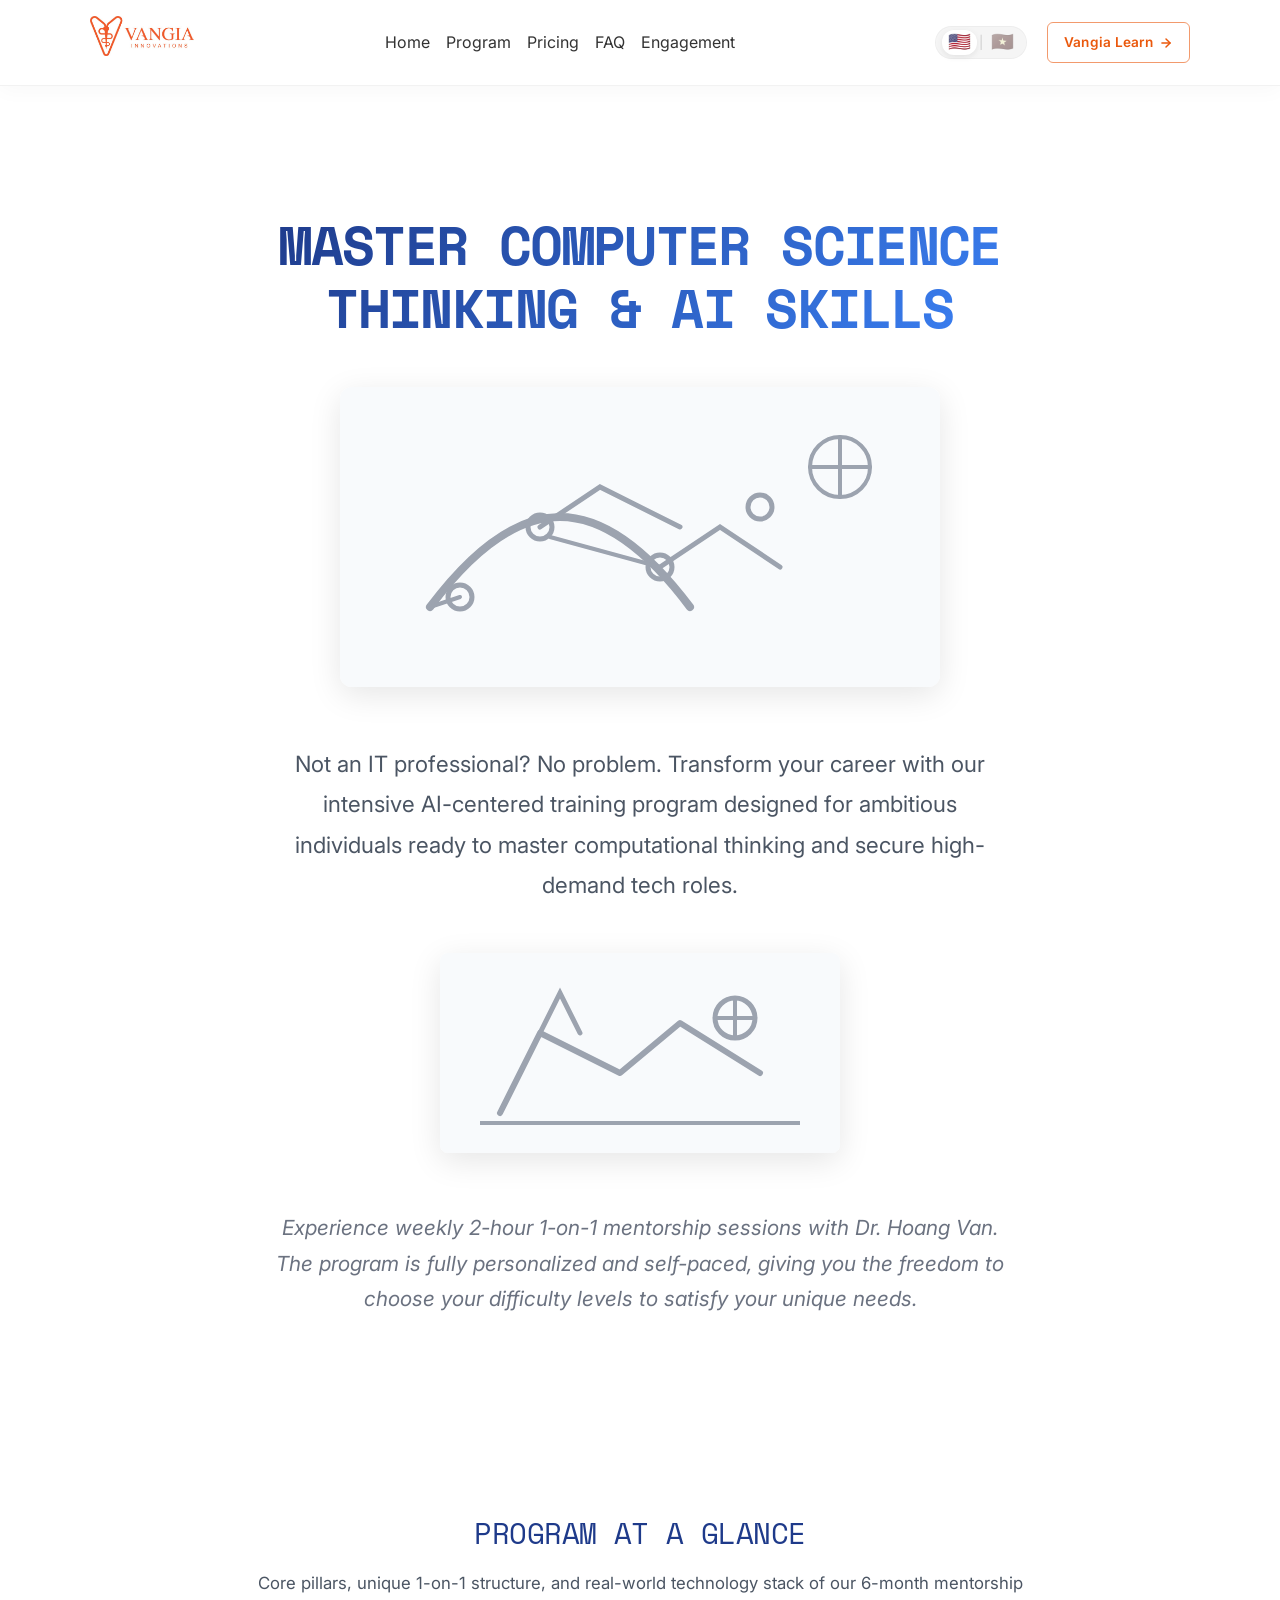
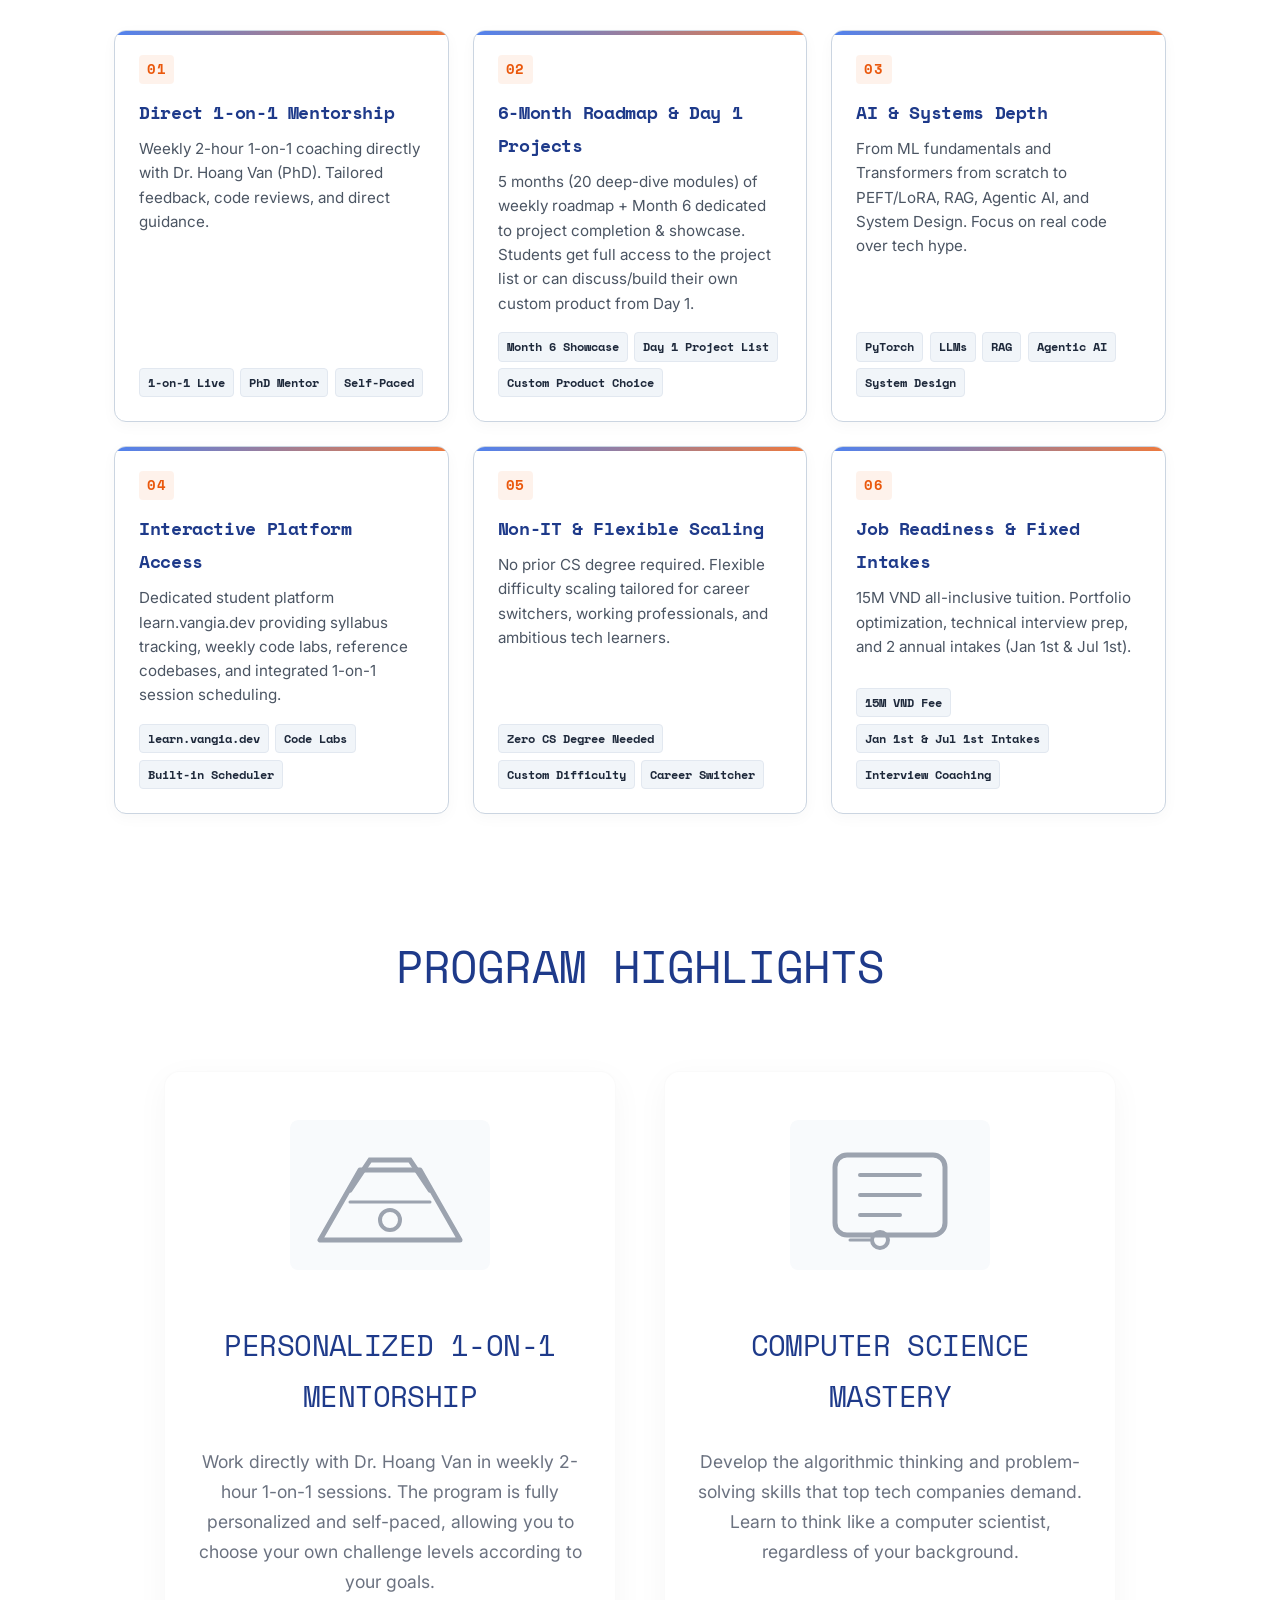
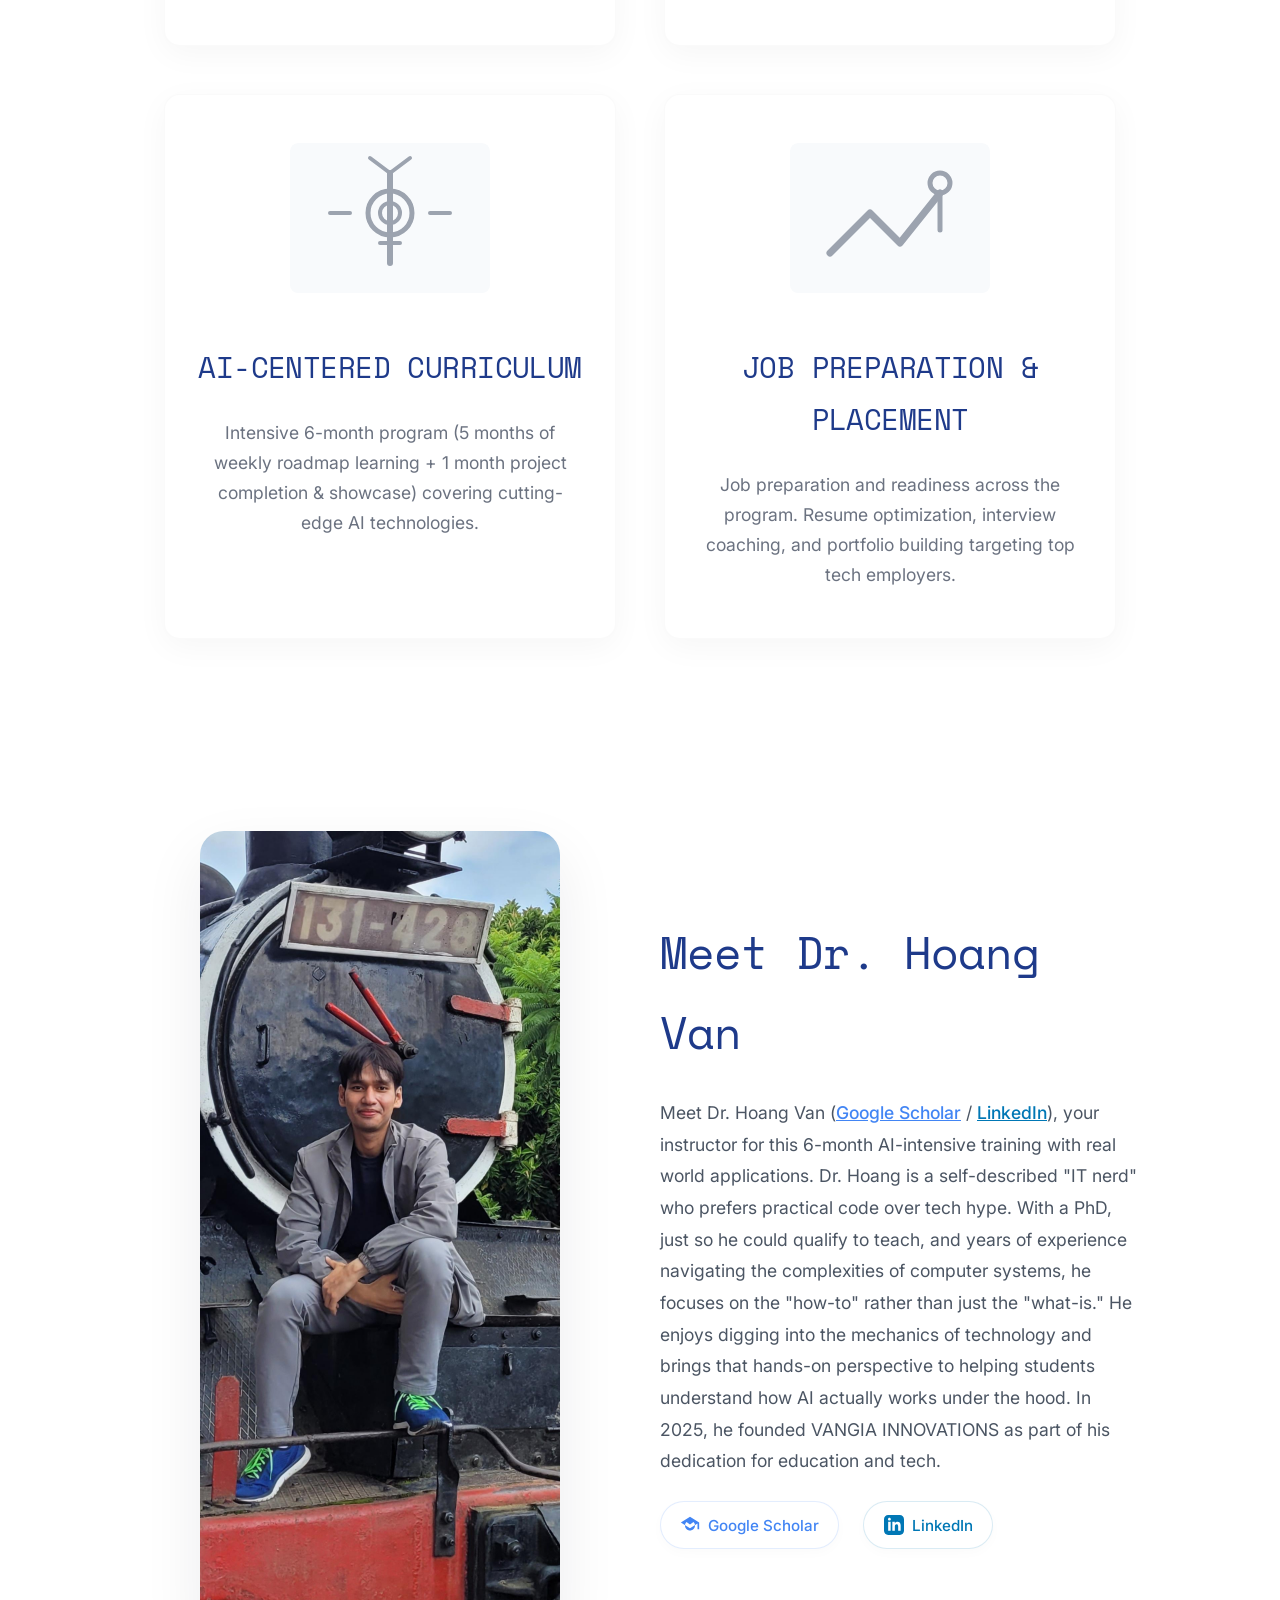
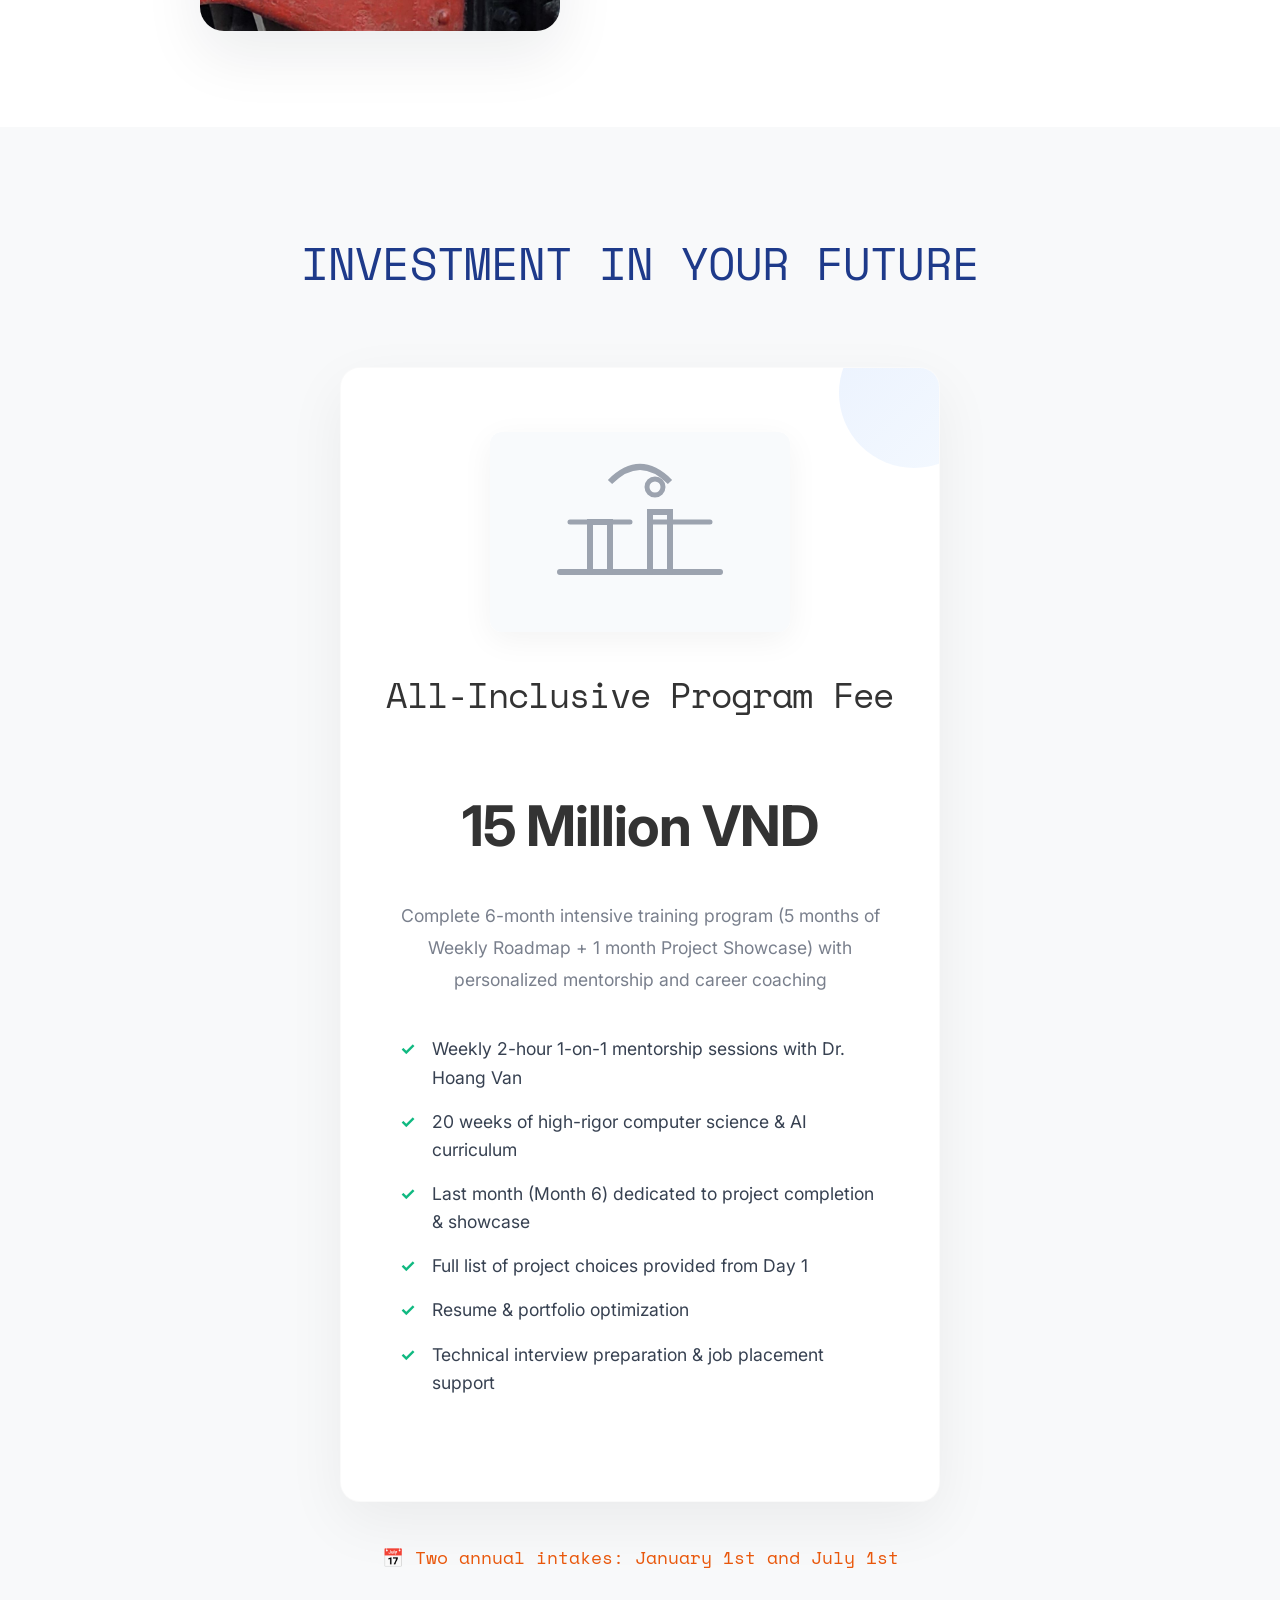
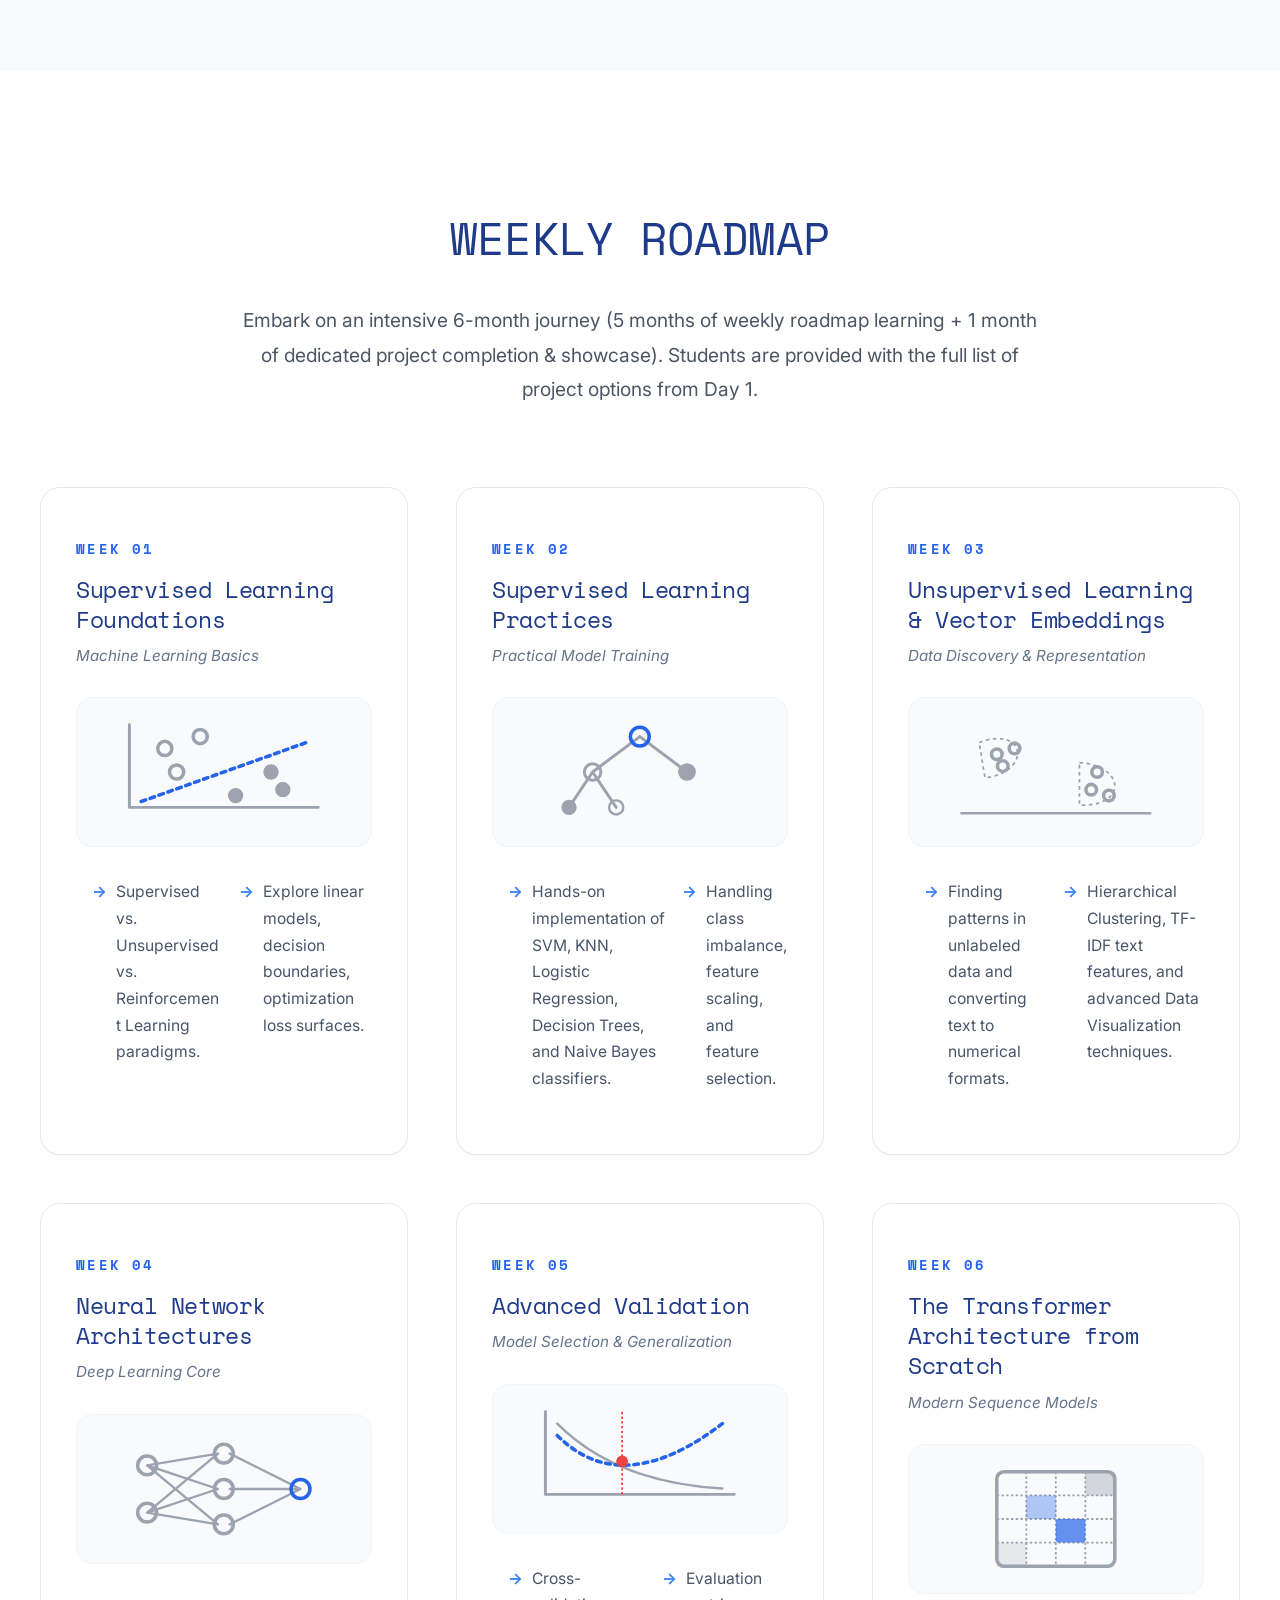
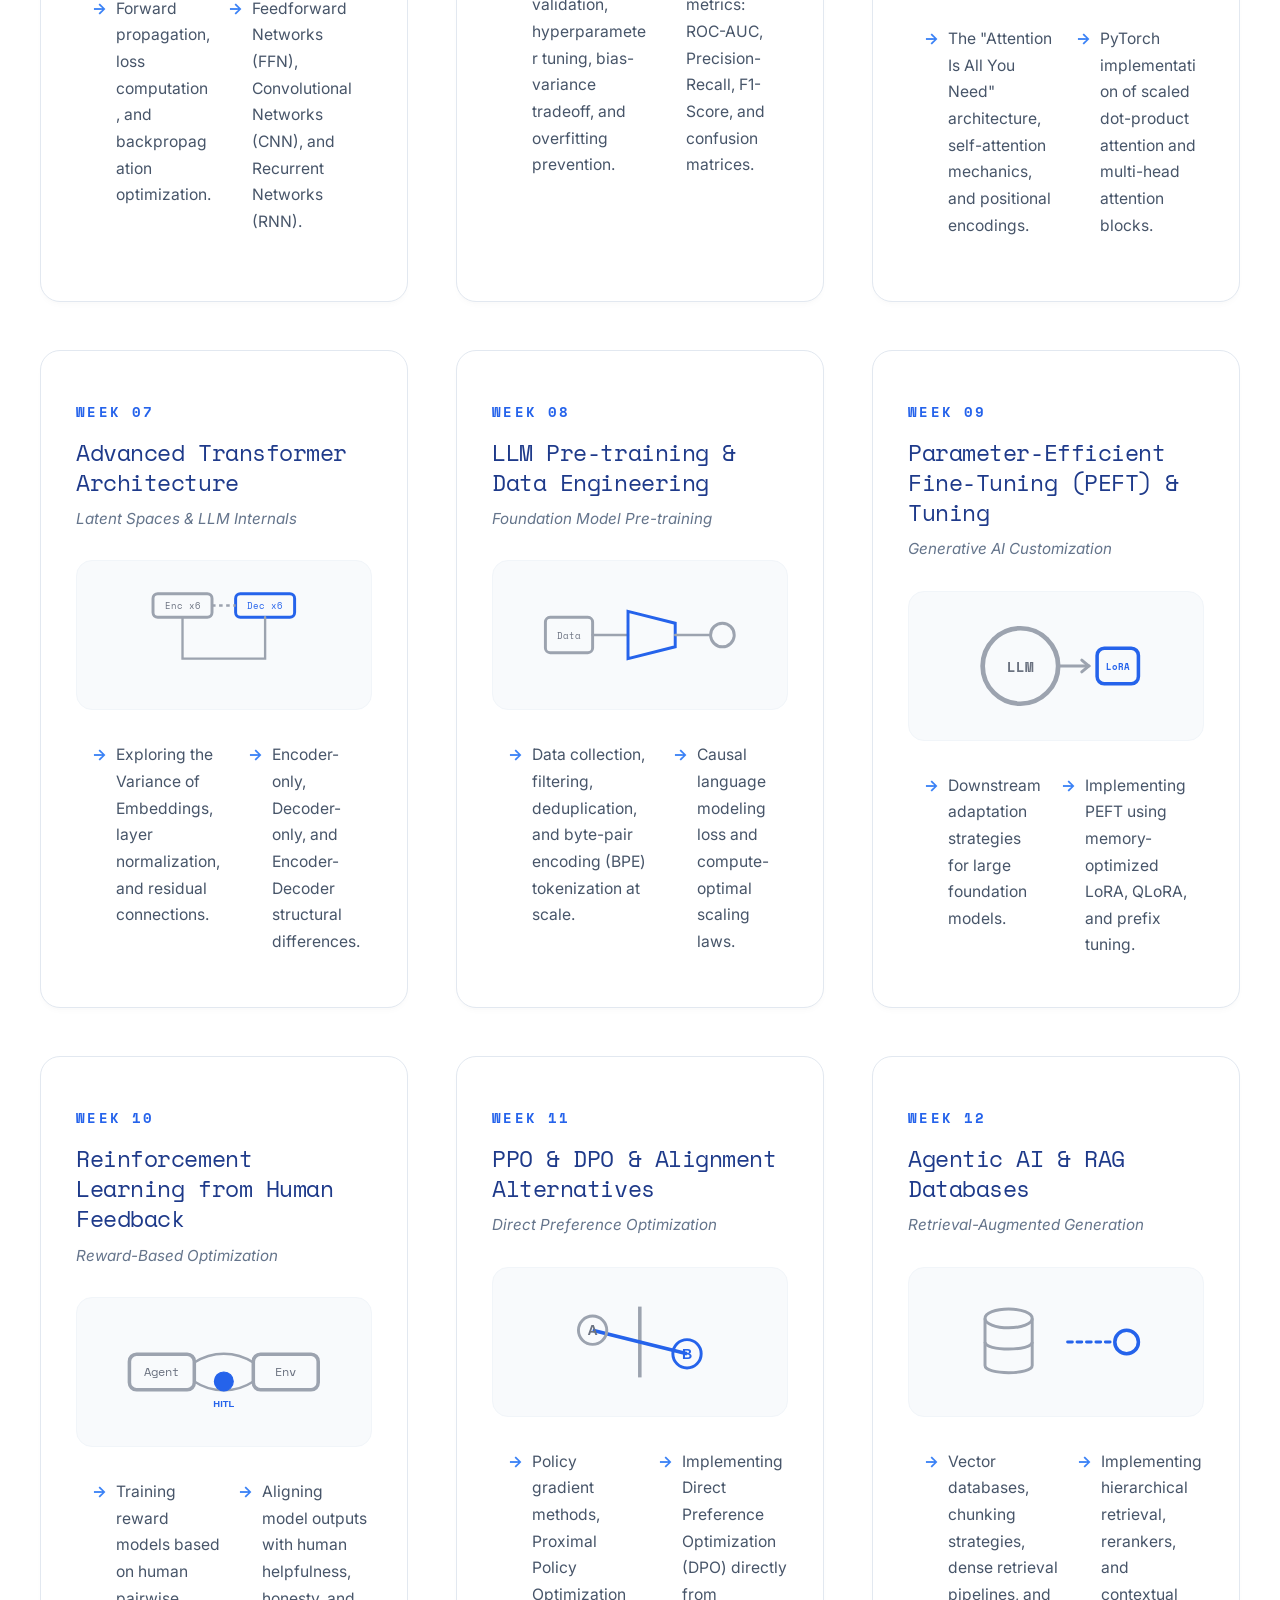
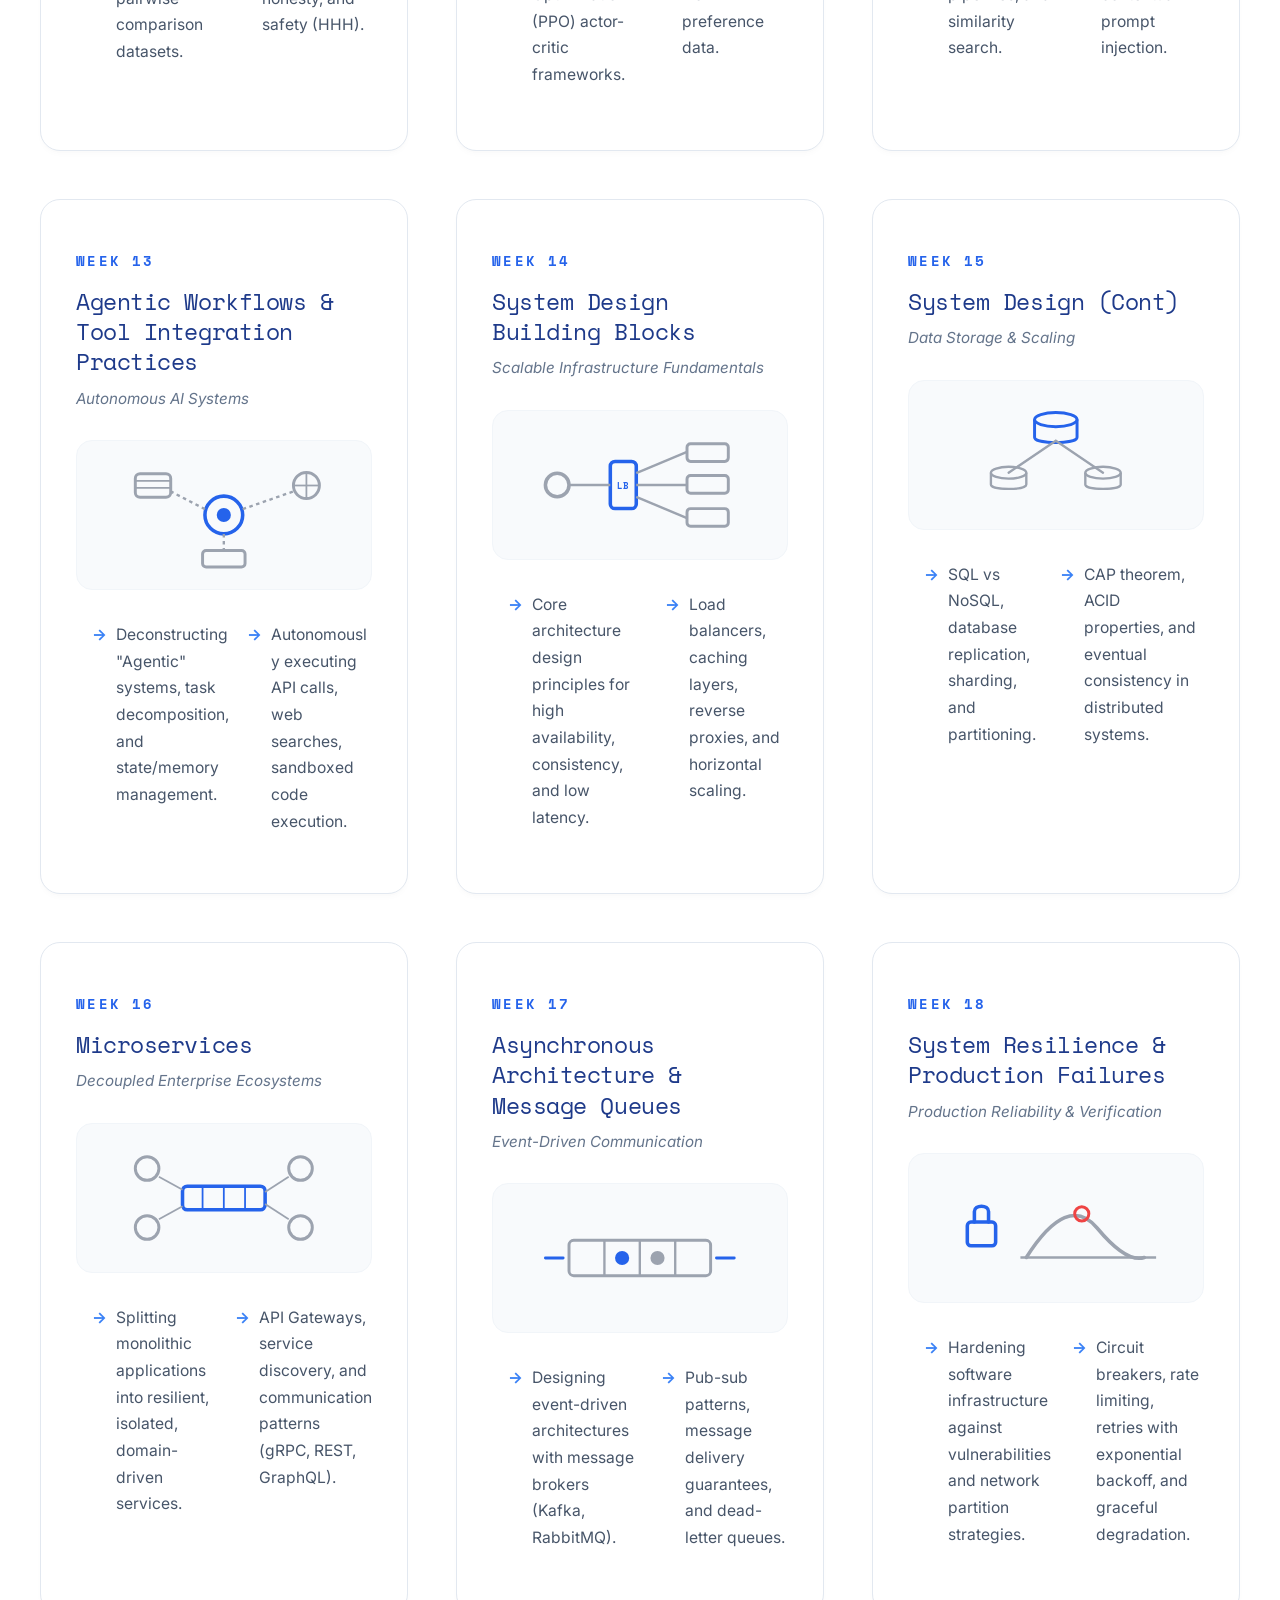
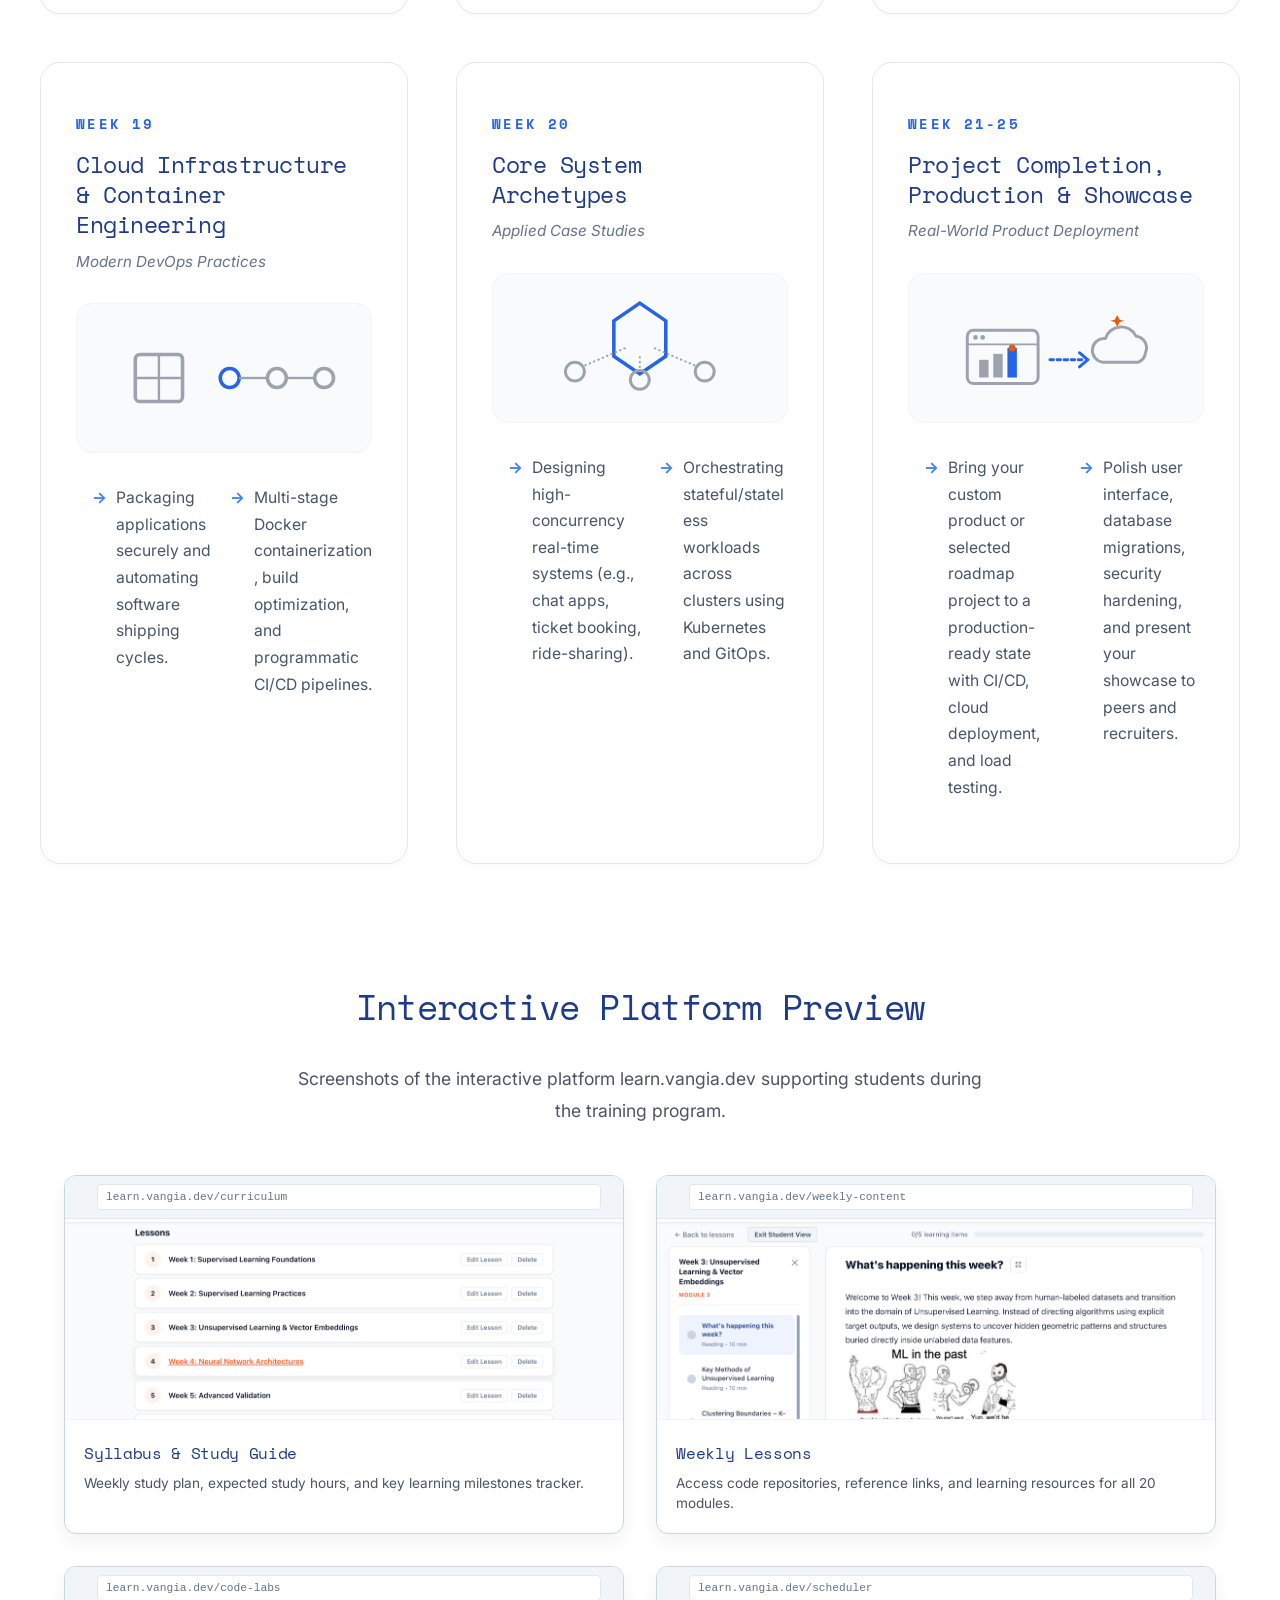
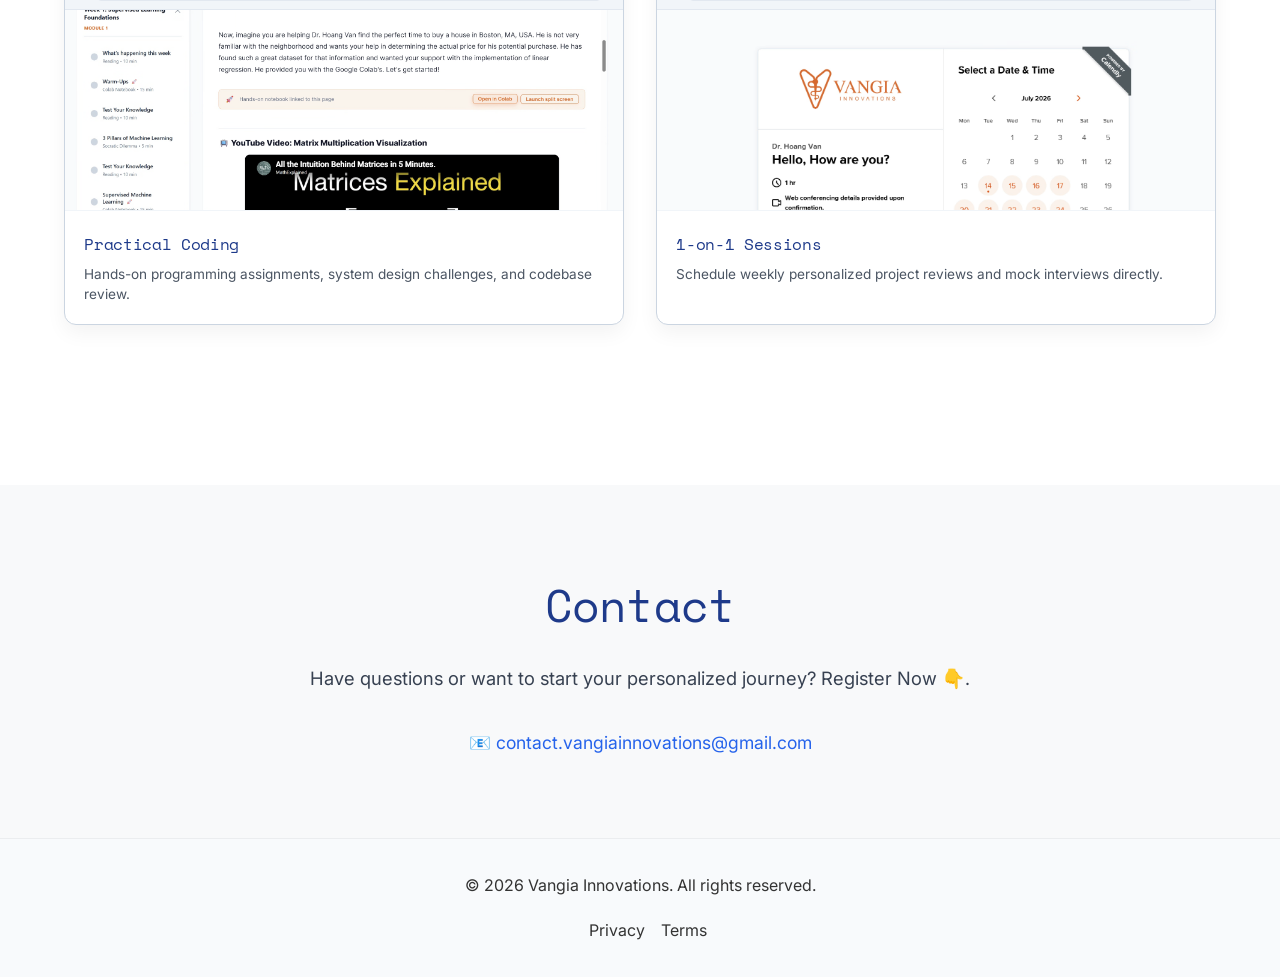
==== index.html @ 70917707 "Fixed he visuazliation of the week 21 to 25" ====
<!DOCTYPE html>
<html lang="en">

<head>
    <meta charset="UTF-8">
    <meta name="viewport" content="width=device-width, initial-scale=1.0">
    <title>Vangia.io - 1-on-1 AI & Computer Science Mentorship | Dr. Hoang Van</title>
    
    <!-- Primary SEO Meta Tags -->
    <meta name="description" content="Chương trình đào tạo Khoa học Máy tính & AI 6 tháng 1-kèm-1 trực tiếp với TS. Hoàng Văn. Intensive 6-Month 1-on-1 AI & CS Mentorship by Dr. Hoang Van (PhD). Master ML, LLMs, RAG, Agentic AI & System Design. Non-IT friendly.">
    <meta name="keywords" content="Vangia Innovations, Vangia.io, Dr. Hoang Van, AI mentorship, Computer Science training, học AI 1 kèm 1, Machine Learning course, Deep Learning, Transformers, LLM fine-tuning, RAG, Agentic AI, System Design, học khoa học máy tính">
    <meta name="author" content="Dr. Hoang Van - Vangia Innovations">
    <meta name="robots" content="index, follow">
    
    <!-- Canonical & Multilingual Alternate Links -->
    <link rel="canonical" href="https://vangia.io/">
    <link rel="alternate" hreflang="en" href="https://vangia.io/">
    <link rel="alternate" hreflang="vi" href="https://vangia.io/">
    <link rel="alternate" hreflang="x-default" href="https://vangia.io/">
    
    <!-- Open Graph / Facebook / Zalo / LinkedIn / Social Sharing -->
    <meta property="og:type" content="website">
    <meta property="og:url" content="https://vangia.io/">
    <meta property="og:title" content="Vangia.io - Personalized 1-on-1 AI & Computer Science Mentorship">
    <meta property="og:description" content="Master AI & Computer Science with Dr. Hoang Van (PhD). 6-month intensive 1-on-1 mentorship, self-paced curriculum, 20 deep-dive modules & project showcase. Phù hợp cho cả người bắt đầu từ số 0.">
    <meta property="og:image" content="https://vangia.io/logo.jpeg">
    <meta property="og:image:alt" content="Vangia.io AI & Computer Science Mentorship Program Logo">
    <meta property="og:site_name" content="Vangia.io">
    <meta property="og:locale" content="en_US">
    <meta property="og:locale:alternate" content="vi_VN">
    
    <!-- Twitter Card Meta Tags -->
    <meta name="twitter:card" content="summary_large_image">
    <meta name="twitter:url" content="https://vangia.io/">
    <meta name="twitter:title" content="Vangia.io - 1-on-1 AI & Computer Science Mentorship by Dr. Hoang Van">
    <meta name="twitter:description" content="6-Month Intensive 1-on-1 AI & Computer Science Mentorship by Dr. Hoang Van (PhD). Master ML, LLMs, RAG, Agentic AI & System Design.">
    <meta name="twitter:image" content="https://vangia.io/logo.jpeg">

    <!-- Schema.org JSON-LD Structured Data for Rich Snippets -->
    <script type="application/ld+json">
    {
      "@context": "https://schema.org",
      "@graph": [
        {
          "@type": "EducationalOrganization",
          "@id": "https://vangia.io/#organization",
          "name": "Vangia Innovations",
          "url": "https://vangia.io/",
          "logo": "https://vangia.io/logo.jpeg",
          "founder": {
            "@type": "Person",
            "name": "Dr. Hoang Van",
            "jobTitle": "Founder & Lead Mentor",
            "sameAs": [
              "https://scholar.google.com/citations?user=-ipwYRsAAAAJ&hl=en",
              "https://www.linkedin.com/in/hoangnhvan"
            ]
          },
          "sameAs": [
            "https://www.linkedin.com/in/hoangnhvan"
          ]
        },
        {
          "@type": "Course",
          "@id": "https://vangia.io/#course",
          "name": "1-on-1 AI & Computer Science Mentorship Program",
          "alternateName": "Chương Trình Đào Tạo Khoa Học Máy Tính & AI 1-Kèm-1",
          "description": "Intensive 6-month AI and Computer Science training program with weekly 2-hour 1-on-1 sessions by Dr. Hoang Van (PhD). 5 months of roadmap learning plus Month 6 dedicated to project completion & showcase. Students gain full access to the project list or can build their own custom product from Day 1. Covering ML, Neural Networks, Transformers from scratch, LLM Fine-Tuning (PEFT/LoRA), RLHF/DPO, RAG, Agentic AI, and System Design.",
          "provider": {
            "@type": "Organization",
            "name": "Vangia Innovations",
            "url": "https://vangia.io/"
          },
          "educationalCredentialAwarded": "AI & Computer Science Certificate of Completion",
          "hasCourseInstance": {
            "@type": "CourseInstance",
            "courseMode": "Online, 1-on-1 Mentorship",
            "duration": "P6M",
            "instructor": {
              "@type": "Person",
              "name": "Dr. Hoang Van",
              "description": "PhD in Computer Science/Tech, Founder of Vangia Innovations"
            }
          },
          "offers": {
            "@type": "Offer",
            "price": "15000000",
            "priceCurrency": "VND",
            "category": "All-Inclusive Tuition",
            "availability": "https://schema.org/InStock"
          },
          "inLanguage": ["en", "vi"]
        }
      ]
    }
    </script>

    <link rel="stylesheet" href="styles.css?v=1.0.16">
    <style>
        body.lang-en .vi-text {
            display: none !important;
        }

        body.lang-vi .en-text {
            display: none !important;
        }

        /* Strict Grid Layout for features-grid to prevent caching issues */
        @media (min-width: 769px) {
            .features-grid {
                display: grid !important;
                grid-template-columns: repeat(2, 1fr) !important;
            }
        }

        /* Navigation Actions / Right Group */
        .nav-right-group {
            display: flex;
            align-items: center;
            gap: 1.25rem;
            margin-left: 1.5rem;
            vertical-align: middle;
        }

        /* Language Switcher (non-hover) */
        .lang-switcher {
            display: flex;
            align-items: center;
            background: rgba(0, 0, 0, 0.04);
            padding: 3px 6px;
            border-radius: 20px;
            border: 1px solid rgba(0, 0, 0, 0.03);
        }

        .lang-btn {
            background: transparent;
            border: none;
            padding: 3px 6px;
            font-size: 1.15rem;
            cursor: pointer;
            border-radius: 12px;
            transition: all 0.2s ease;
            line-height: 1;
            display: inline-flex;
            align-items: center;
            justify-content: center;
            filter: grayscale(80%);
            opacity: 0.5;
        }

        .lang-btn:hover {
            filter: grayscale(0%);
            opacity: 1;
        }

        .lang-btn.active {
            background: white;
            filter: grayscale(0%);
            opacity: 1;
            box-shadow: 0 2px 6px rgba(0, 0, 0, 0.08);
        }

        .lang-divider {
            color: #ccc;
            font-size: 0.8rem;
            margin: 0 2px;
            user-select: none;
        }

        /* Orange Vangia Learn Button - Sleek Corporate Outline */
        .vangia-learn-btn {
            background: transparent !important;
            color: #ea580c !important;
            /* Premium orange */
            font-weight: 600;
            font-size: 0.85rem;
            letter-spacing: 0.02em;
            padding: 7px 16px;
            border-radius: 6px;
            /* Modern professional rounded corners */
            text-decoration: none;
            display: inline-flex;
            align-items: center;
            justify-content: center;
            border: 1.5px solid rgba(234, 88, 12, 0.6) !important;
            transition: all 0.25s cubic-bezier(0.4, 0, 0.2, 1);
        }

        .vangia-learn-btn:hover {
            background: #ea580c !important;
            color: white !important;
            border-color: #ea580c !important;
            transform: translateY(-1.5px);
            box-shadow: 0 4px 12px rgba(234, 88, 12, 0.15) !important;
            text-decoration: none !important;
        }

        .vangia-learn-btn:active {
            transform: translateY(-0.5px);
        }

        .vangia-learn-btn svg {
            transition: transform 0.2s ease;
        }

        .vangia-learn-btn:hover svg {
            transform: translateX(3px);
        }

        @media (max-width: 768px) {
            .nav-right-group {
                margin-left: 0;
                margin-top: 0.5rem;
                width: 100%;
                justify-content: center;
                gap: 1rem;
            }
        }
    </style>
</head>

<body class="lang-en">
    <header>
        <nav>
            <a class="logo" href="index.html">
                <img src="logo.jpeg" alt="Vangia.io" style="height: 40px; width: auto;">
            </a>
            <ul>
                <li><a href="#home"><span class="en-text">Home</span><span class="vi-text">Trang Chủ</span></a></li>
                <li><a href="#features"><span class="en-text">Program</span><span class="vi-text">Chương
                            Trình</span></a></li>
                <li><a href="#pricing"><span class="en-text">Pricing</span><span class="vi-text">Học Phí</span></a></li>
                <li><a href="faq.html"><span class="en-text">FAQ</span><span class="vi-text">FAQ</span></a></li>
                <li><a href="engagement.html"><span class="en-text">Engagement</span><span class="vi-text">Kết Nối</span></a></li>
            </ul>
            <div class="nav-right-group">
                <div class="lang-switcher">
                    <button class="lang-btn btn-en active" onclick="setLanguage('en')">🇺🇸</button>
                    <span class="lang-divider">|</span>
                    <button class="lang-btn btn-vi" onclick="setLanguage('vi')">🇻🇳</button>
                </div>
                <a href="https://learn.vangia.dev/login" target="_blank" rel="noopener noreferrer"
                    class="vangia-learn-btn">
                    Vangia Learn
                    <svg width="14" height="14" viewBox="0 0 24 24" fill="none" stroke="currentColor" stroke-width="2.5"
                        stroke-linecap="round" stroke-linejoin="round" style="margin-left: 6px;">
                        <line x1="5" y1="12" x2="19" y2="12"></line>
                        <polyline points="12 5 19 12 12 19"></polyline>
                    </svg>
                </a>
            </div>
        </nav>
    </header>

    <section id="home" class="hero">
        <div class="hero-container">
            <h1 class="hero-title">
                <span class="en-text">MASTER COMPUTER SCIENCE THINKING & AI SKILLS</span>
                <span class="vi-text">LÀM CHỦ TƯ DUY KHOA HỌC MÁY TÍNH & KỸ NĂNG AI</span>
            </h1>

            <div class="hero-image-wrapper">
                <img src="data:image/svg+xml,%3Csvg xmlns='http://www.w3.org/2000/svg' viewBox='0 0 600 300'%3E%3Crect width='600' height='300' fill='%23f8fafc'/%3E%3Cpath d='M90 220 C180 100 260 100 350 220' fill='none' stroke='%239ca3af' stroke-width='8' stroke-linecap='round'/%3E%3Ccircle cx='120' cy='210' r='12' fill='none' stroke='%239ca3af' stroke-width='5'/%3E%3Ccircle cx='200' cy='140' r='12' fill='none' stroke='%239ca3af' stroke-width='5'/%3E%3Ccircle cx='320' cy='180' r='12' fill='none' stroke='%239ca3af' stroke-width='5'/%3E%3Ccircle cx='420' cy='120' r='12' fill='none' stroke='%239ca3af' stroke-width='5'/%3E%3Cpath d='M200 140 L260 100 L340 140' fill='none' stroke='%239ca3af' stroke-width='5' stroke-linecap='round'/%3E%3Cpath d='M320 180 L380 140 L440 180' fill='none' stroke='%239ca3af' stroke-width='5' stroke-linecap='round'/%3E%3Cpath d='M90 220 L120 210' stroke='%239ca3af' stroke-width='4' stroke-linecap='round'/%3E%3Cpath d='M210 150 L320 180' stroke='%239ca3af' stroke-width='4' stroke-linecap='round'/%3E%3Ccircle cx='500' cy='80' r='30' fill='none' stroke='%239ca3af' stroke-width='4'/%3E%3Cpath d='M500 50 L500 110 M470 80 L530 80' stroke='%239ca3af' stroke-width='4' stroke-linecap='round'/%3E%3C/svg>"
                    alt="Abstract sketch illustration" class="hero-image main-illustration">
            </div>

            <p class="hero-description en-text">
                Not an IT professional? No problem. Transform your career with our intensive AI-centered training
                program designed for ambitious individuals ready to master computational thinking and secure high-demand
                tech roles.
            </p>
            <p class="hero-description vi-text">
                Bạn không phải dân CNTT? Đừng lo. Bứt phá sự nghiệp với chương trình đào tạo chuyên sâu về AI, thiết kế
                riêng để giúp bạn làm chủ tư duy máy tính và sở hữu những kỹ năng công nghệ hàng đầu.
            </p>

            <div class="hero-image-wrapper">
                <img src="data:image/svg+xml,%3Csvg xmlns='http://www.w3.org/2000/svg' viewBox='0 0 400 200'%3E%3Crect width='400' height='200' fill='%23f8fafc'/%3E%3Cpath d='M60 160 L100 80 L180 120 L240 70 L320 120' fill='none' stroke='%239ca3af' stroke-width='6' stroke-linecap='round' stroke-linejoin='round'/%3E%3Cpath d='M100 80 L120 40 L140 80' fill='none' stroke='%239ca3af' stroke-width='5' stroke-linecap='round'/%3E%3Ccircle cx='295' cy='65' r='20' fill='none' stroke='%239ca3af' stroke-width='5'/%3E%3Cpath d='M295 45 L295 85 M275 65 L315 65' stroke='%239ca3af' stroke-width='4' stroke-linecap='round'/%3E%3Cpath d='M40 170 H360' stroke='%239ca3af' stroke-width='4'/%3E%3C/svg>"
                    alt="Minimal sketch illustration" class="hero-image sub-illustration">
            </div>

            <p class="hero-tagline en-text">
                Experience weekly 2-hour 1-on-1 mentorship sessions with Dr. Hoang Van. The program is fully
                personalized and self-paced, giving you the freedom to choose your difficulty levels to satisfy your
                unique needs.
            </p>
            <p class="hero-tagline vi-text">
                Trải nghiệm mô hình kèm cặp 1-kèm-1 cá nhân hóa 2 giờ/tuần trực tiếp với Tiến sĩ Hoàng Văn. Chương trình
                được thiết kế hoàn toàn theo tốc độ của bạn, cho phép tự do chọn mức độ thử thách để đáp ứng các nhu cầu
                học tập đa dạng.
            </p>

        </div>
    </section>

    <section class="program-snapshot-section" id="snapshot">
        <div class="snapshot-header">
            <h2>
                <span class="en-text">PROGRAM AT A GLANCE</span>
                <span class="vi-text">TỔNG QUAN CHƯƠNG TRÌNH VANGIA.IO</span>
            </h2>
            <p>
                <span class="en-text">Core pillars, unique 1-on-1 structure, and real-world technology stack of our 6-month mentorship</span>
                <span class="vi-text">Thông tin cốt lõi, mô hình 1-kèm-1 độc đáo và công nghệ thực chiến trong 6 tháng đào tạo</span>
            </p>
        </div>
        <div class="snapshot-grid">
            <!-- Card 1 -->
            <div class="snapshot-card">
                <span class="snapshot-card-num">01</span>
                <h3 class="snapshot-card-title">
                    <span class="en-text">Direct 1-on-1 Mentorship</span>
                    <span class="vi-text">Kèm Cặp 1-Kèm-1 Trực Tiếp</span>
                </h3>
                <p class="snapshot-card-desc en-text">
                    Weekly 2-hour 1-on-1 coaching directly with Dr. Hoang Van (PhD). Tailored feedback, code reviews, and direct guidance.
                </p>
                <p class="snapshot-card-desc vi-text">
                    2 giờ/tuần kèm 1-kèm-1 trực tiếp với TS. Hoàng Văn. Đánh giá code cá nhân hóa, định hướng chuyên sâu.
                </p>
                <div class="tech-tag-container">
                    <span class="tech-tag">1-on-1 Live</span>
                    <span class="tech-tag">PhD Mentor</span>
                    <span class="tech-tag">Self-Paced</span>
                </div>
            </div>

            <!-- Card 2 -->
            <div class="snapshot-card">
                <span class="snapshot-card-num">02</span>
                <h3 class="snapshot-card-title">
                    <span class="en-text">6-Month Roadmap & Day 1 Projects</span>
                    <span class="vi-text">Lộ Trình 6 Tháng & Dự Án Từ Ngày 1</span>
                </h3>
                <p class="snapshot-card-desc en-text">
                    5 months (20 deep-dive modules) of weekly roadmap + Month 6 dedicated to project completion & showcase. Students get full access to the project list or can discuss/build their own custom product from Day 1.
                </p>
                <p class="snapshot-card-desc vi-text">
                    5 tháng (20 chuyên đề) học lộ trình + Tháng 6 dành riêng hoàn thiện & trưng bày dự án. Học viên được truy cập danh sách đề tài hoặc tự do thảo luận phát triển sản phẩm cá nhân ngay từ Ngày đầu tiên.
                </p>
                <div class="tech-tag-container">
                    <span class="tech-tag">Month 6 Showcase</span>
                    <span class="tech-tag">Day 1 Project List</span>
                    <span class="tech-tag">Custom Product Choice</span>
                </div>
            </div>

            <!-- Card 3 -->
            <div class="snapshot-card">
                <span class="snapshot-card-num">03</span>
                <h3 class="snapshot-card-title">
                    <span class="en-text">AI & Systems Depth</span>
                    <span class="vi-text">Công Nghệ AI & Kiến Trúc Hệ Thống</span>
                </h3>
                <p class="snapshot-card-desc en-text">
                    From ML fundamentals and Transformers from scratch to PEFT/LoRA, RAG, Agentic AI, and System Design. Focus on real code over tech hype.
                </p>
                <p class="snapshot-card-desc vi-text">
                    Từ nền tảng ML, Transformers từ sơ khai tới PEFT/LoRA, RAG, Agentic AI và Thiết Kế Hệ Thống. Ưu tiên code thực chiến hơn xu hướng thổi phồng.
                </p>
                <div class="tech-tag-container">
                    <span class="tech-tag">PyTorch</span>
                    <span class="tech-tag">LLMs</span>
                    <span class="tech-tag">RAG</span>
                    <span class="tech-tag">Agentic AI</span>
                    <span class="tech-tag">System Design</span>
                </div>
            </div>

            <!-- Card 4 -->
            <div class="snapshot-card">
                <span class="snapshot-card-num">04</span>
                <h3 class="snapshot-card-title">
                    <span class="en-text">Interactive Platform Access</span>
                    <span class="vi-text">Nền Tảng Đào Tạo Tương Tác</span>
                </h3>
                <p class="snapshot-card-desc en-text">
                    Dedicated student platform learn.vangia.dev providing syllabus tracking, weekly code labs, reference codebases, and integrated 1-on-1 session scheduling.
                </p>
                <p class="snapshot-card-desc vi-text">
                    Cổng học tập learn.vangia.dev theo dõi tiến độ, thực hành code lab hàng tuần, truy cập kho lưu trữ code và đặt lịch kèm 1-kèm-1 linh hoạt.
                </p>
                <div class="tech-tag-container">
                    <span class="tech-tag">learn.vangia.dev</span>
                    <span class="tech-tag">Code Labs</span>
                    <span class="tech-tag">Built-in Scheduler</span>
                </div>
            </div>

            <!-- Card 5 -->
            <div class="snapshot-card">
                <span class="snapshot-card-num">05</span>
                <h3 class="snapshot-card-title">
                    <span class="en-text">Non-IT & Flexible Scaling</span>
                    <span class="vi-text">Phù Hợp Mọi Ngành & Tự Chọn Tốc Độ</span>
                </h3>
                <p class="snapshot-card-desc en-text">
                    No prior CS degree required. Flexible difficulty scaling tailored for career switchers, working professionals, and ambitious tech learners.
                </p>
                <p class="snapshot-card-desc vi-text">
                    Không bắt buộc bằng cấp CNTT. Tự do tùy chỉnh mức độ thử thách phù hợp cho người chuyển ngành, người đi làm và học viên mọi lĩnh vực.
                </p>
                <div class="tech-tag-container">
                    <span class="tech-tag">Zero CS Degree Needed</span>
                    <span class="tech-tag">Custom Difficulty</span>
                    <span class="tech-tag">Career Switcher</span>
                </div>
            </div>

            <!-- Card 6 -->
            <div class="snapshot-card">
                <span class="snapshot-card-num">06</span>
                <h3 class="snapshot-card-title">
                    <span class="en-text">Job Readiness & Fixed Intakes</span>
                    <span class="vi-text">Hỗ Trợ Việc Làm & Tuyển Sinh</span>
                </h3>
                <p class="snapshot-card-desc en-text">
                    15M VND all-inclusive tuition. Portfolio optimization, technical interview prep, and 2 annual intakes (Jan 1st & Jul 1st).
                </p>
                <p class="snapshot-card-desc vi-text">
                    Học phí 15 triệu VND trọn gói. Tối ưu CV/portfolio, phỏng vấn thử và 2 kỳ tuyển sinh cố định (1/1 và 1/7).
                </p>
                <div class="tech-tag-container">
                    <span class="tech-tag">15M VND Fee</span>
                    <span class="tech-tag">Jan 1st & Jul 1st Intakes</span>
                    <span class="tech-tag">Interview Coaching</span>
                </div>
            </div>
        </div>
    </section>

    <section id="features" class="features">
        <h2 class="section-title">
            <span class="en-text">PROGRAM HIGHLIGHTS</span>
            <span class="vi-text">ĐIỂM NỔI BẬT CỦA CHƯƠNG TRÌNH</span>
        </h2>

        <div class="features-grid">
            <div class="feature-card">
                <div class="feature-image-wrapper">
                    <img src="data:image/svg+xml,%3Csvg xmlns='http://www.w3.org/2000/svg' viewBox='0 0 200 150'%3E%3Crect width='200' height='150' fill='%23f8fafc'/%3E%3Cpath d='M30 120 H170 L130 50 H70 Z' fill='none' stroke='%239ca3af' stroke-width='5' stroke-linejoin='round'/%3E%3Cpath d='M60 70 L80 40 L120 40 L140 70' fill='none' stroke='%239ca3af' stroke-width='5' stroke-linecap='round'/%3E%3Ccircle cx='100' cy='100' r='10' fill='none' stroke='%239ca3af' stroke-width='4'/%3E%3Cpath d='M60 82 L140 82' stroke='%239ca3af' stroke-width='3' stroke-linecap='round'/%3E%3C/svg>"
                        alt="Sketch mentorship illustration">
                </div>
                <h3 class="feature-card-title">
                    <span class="en-text">PERSONALIZED 1-ON-1 MENTORSHIP</span>
                    <span class="vi-text">MÔ HÌNH HƯỚNG DẪN 1-KÈM-1</span>
                </h3>
                <p class="feature-card-text en-text">Work directly with Dr. Hoang Van in weekly 2-hour 1-on-1 sessions.
                    The program is fully personalized and self-paced, allowing you to choose your own challenge levels
                    according to your goals.</p>
                <p class="feature-card-text vi-text">Học tập trực tiếp với Tiến sĩ Hoàng Văn qua các buổi học 1-kèm-1 2
                    giờ/tuần. Chương trình học tập cá nhân hóa hoàn toàn và tự chọn tốc độ học, cho phép bạn chủ động
                    chọn mức độ thử thách phù hợp.</p>
            </div>

            <div class="feature-card">
                <div class="feature-image-wrapper">
                    <img src="data:image/svg+xml,%3Csvg xmlns='http://www.w3.org/2000/svg' viewBox='0 0 200 150'%3E%3Crect width='200' height='150' fill='%23f8fafc'/%3E%3Crect x='45' y='35' width='110' height='80' rx='12' fill='none' stroke='%239ca3af' stroke-width='5'/%3E%3Cpath d='M70 55 H130' stroke='%239ca3af' stroke-width='4' stroke-linecap='round'/%3E%3Cpath d='M70 75 H130' stroke='%239ca3af' stroke-width='4' stroke-linecap='round'/%3E%3Cpath d='M70 95 H110' stroke='%239ca3af' stroke-width='4' stroke-linecap='round'/%3E%3Ccircle cx='90' cy='120' r='8' fill='none' stroke='%239ca3af' stroke-width='4'/%3E%3Cpath d='M60 120 H80' stroke='%239ca3af' stroke-width='3' stroke-linecap='round'/%3E%3C/svg>"
                        alt="Sketch computer science illustration">
                </div>
                <h3 class="feature-card-title">
                    <span class="en-text">COMPUTER SCIENCE MASTERY</span>
                    <span class="vi-text">LÀM CHỦ TƯ DUY MÁY TÍNH</span>
                </h3>
                <p class="feature-card-text en-text">Develop the algorithmic thinking and problem-solving skills that
                    top tech companies demand. Learn to think like a computer scientist, regardless of your background.
                </p>
                <p class="feature-card-text vi-text">Phát triển tư duy thuật toán và kỹ năng giải quyết vấn đề cốt lõi
                    mà các doanh nghiệp công nghệ lớn yêu cầu. Học cách suy nghĩ như một kỹ sư khoa học máy tính thực
                    thụ.</p>
            </div>

            <div class="feature-card">
                <div class="feature-image-wrapper">
                    <img src="data:image/svg+xml,%3Csvg xmlns='http://www.w3.org/2000/svg' viewBox='0 0 200 150'%3E%3Crect width='200' height='150' fill='%23f8fafc'/%3E%3Cpath d='M100 30 L100 120' stroke='%239ca3af' stroke-width='6' stroke-linecap='round'/%3E%3Ccircle cx='100' cy='70' r='22' fill='none' stroke='%239ca3af' stroke-width='5'/%3E%3Ccircle cx='100' cy='70' r='10' fill='none' stroke='%239ca3af' stroke-width='4'/%3E%3Cpath d='M60 70 H40 M140 70 H160 M90 100 H110' stroke='%239ca3af' stroke-width='4' stroke-linecap='round'/%3E%3Cpath d='M100 30 L120 15 M100 30 L80 15' stroke='%239ca3af' stroke-width='4' stroke-linecap='round'/%3E%3C/svg>"
                        alt="Sketch AI illustration">
                </div>
                <h3 class="feature-card-title">
                    <span class="en-text">AI-CENTERED CURRICULUM</span>
                    <span class="vi-text">CHƯƠNG TRÌNH THỰC CHIẾN AI</span>
                </h3>
                <p class="feature-card-text en-text">Intensive 6-month program (5 months of weekly roadmap learning + 1
                    month project completion & showcase) covering cutting-edge AI technologies.</p>
                <p class="feature-card-text vi-text">Chương trình chuyên sâu 6 tháng (5 tháng học lộ trình hàng tuần + 1
                    tháng tập trung hoàn thiện & trưng bày dự án) bao gồm các công nghệ AI tiên tiến.</p>
            </div>

            <div class="feature-card">
                <div class="feature-image-wrapper">
                    <img src="data:image/svg+xml,%3Csvg xmlns='http://www.w3.org/2000/svg' viewBox='0 0 200 150'%3E%3Crect width='200' height='150' fill='%23f8fafc'/%3E%3Cpath d='M40 110 L80 70 L110 100 L150 50' fill='none' stroke='%239ca3af' stroke-width='7' stroke-linecap='round' stroke-linejoin='round'/%3E%3Cpath d='M150 50 L150 87' stroke='%239ca3af' stroke-width='5' stroke-linecap='round'/%3E%3Ccircle cx='150' cy='40' r='10' fill='none' stroke='%239ca3af' stroke-width='5'/%3E%3C/svg>"
                        alt="Sketch growth illustration">
                </div>
                <h3 class="feature-card-title">
                    <span class="en-text">JOB PREPARATION & PLACEMENT</span>
                    <span class="vi-text">HỖ TRỢ VIỆC LÀM TOÀN DIỆN</span>
                </h3>
                <p class="feature-card-text en-text">Job preparation and readiness across the program. Resume
                    optimization, interview coaching, and portfolio building targeting top tech employers.</p>
                <p class="feature-card-text vi-text">Hỗ trợ ứng tuyển và chuẩn bị hồ sơ chuyên nghiệp suốt khóa học.
                    Tối ưu CV, luyện tập phỏng vấn và kết nối trực tiếp với mạng lưới nhà tuyển dụng uy tín.</p>
            </div>
        </div>
    </section>

    <section id="company" class="about-company">
        <div class="about-company-container">
            <div class="about-company-image-wrapper">
                <img src="hoangvan.jpeg" alt="Dr. Hoang Van" class="about-company-image">
            </div>
            <div class="about-company-content">
                <h2 class="about-company-title">
                    <span class="en-text">Meet Dr. Hoang Van</span>
                    <span class="vi-text">Gặp Gỡ Tiến Sĩ Hoàng Văn</span>
                </h2>
                <p class="about-company-text en-text">
                    Meet Dr. Hoang Van (<a href="https://scholar.google.com/citations?user=-ipwYRsAAAAJ&hl=en" target="_blank" rel="noopener noreferrer" style="color: #4285f4; text-decoration: underline; font-weight: 500;">Google Scholar</a> / <a href="https://www.linkedin.com/in/hoangnhvan" target="_blank" rel="noopener noreferrer" style="color: #0077b5; text-decoration: underline; font-weight: 500;">LinkedIn</a>), your instructor for this 6-month AI-intensive training with real world applications. Dr. Hoang is a
                    self-described "IT nerd" who prefers practical code over tech hype. With a PhD, just so he could
                    qualify to teach, and years of experience navigating the complexities of computer systems, he
                    focuses on the "how-to" rather than just the "what-is." He enjoys digging into the mechanics of
                    technology and brings that hands-on perspective to helping students understand how AI actually works
                    under the hood. In 2025, he founded VANGIA INNOVATIONS as part of his dedication for education and
                    tech.
                </p>
                <p class="about-company-text vi-text">
                    Hãy cùng đồng hành với Tiến sĩ Hoàng Văn (<a href="https://scholar.google.com/citations?user=-ipwYRsAAAAJ&hl=en" target="_blank" rel="noopener noreferrer" style="color: #4285f4; text-decoration: underline; font-weight: 500;">Google Scholar</a> / <a href="https://www.linkedin.com/in/hoangnhvan" target="_blank" rel="noopener noreferrer" style="color: #0077b5; text-decoration: underline; font-weight: 500;">LinkedIn</a>) trong chương trình đào tạo AI chuyên sâu 6 tháng với các ứng dụng thực tế. Tự nhận mình là
                    một "IT nerd" thực thụ, thầy luôn ưu tiên những dòng code thực tế hơn là các xu hướng thổi phồng.
                    Đạt học vị Tiến sĩ để đủ tiêu chuẩn đứng lớp giảng dạy, cùng nhiều năm kinh nghiệm vận hành các hệ
                    thống máy tính phức tạp, thầy tập trung vào phương pháp "làm thế nào" hơn là chỉ nói về khái niệm
                    suông. Thầy đam mê khám phá cơ chế sâu thẳm của công nghệ và mang góc nhìn thực chiến đó giúp học
                    viên hiểu rõ cách AI thực sự vận hành bên dưới lớp vỏ bọc. Năm 2025, thầy sáng lập VANGIA
                    INNOVATIONS nhằm hiện thực hóa sứ mệnh cống hiến cho giáo dục và công nghệ.
                </p>
                <div class="about-company-social">
                    <a href="https://scholar.google.com/citations?user=-ipwYRsAAAAJ&hl=en" target="_blank"
                        rel="noopener noreferrer" class="social-btn scholar-btn" title="Google Scholar">
                        <svg class="social-icon" viewBox="0 0 24 24" fill="currentColor">
                            <path
                                d="M12 2L1 9l11 7l9-5.73V17h2V9L12 2z M12 18.5c-3.3 0-6-2.7-6-6c0-1.7.7-3.2 1.8-4.2L12 11.5l4.2-3.2c1.1 1 1.8 2.5 1.8 4.2c0 3.3-2.7 6-6 6z" />
                        </svg>
                        <span>Google Scholar</span>
                    </a>
                    <a href="https://www.linkedin.com/in/hoangnhvan" target="_blank" rel="noopener noreferrer"
                        class="social-btn linkedin-btn" title="LinkedIn">
                        <svg class="social-icon" viewBox="0 0 24 24" fill="currentColor">
                            <path
                                d="M19 0h-14c-2.761 0-5 2.239-5 5v14c0 2.761 2.239 5 5 5h14c2.762 0 5-2.239 5-5v-14c0-2.761-2.238-5-5-5zm-11 19h-3v-11h3v11zm-1.5-12.268c-.966 0-1.75-.779-1.75-1.75s.784-1.75 1.75-1.75 1.75.779 1.75 1.75-.784 1.75-1.75 1.75zm13.5 12.268h-3v-5.604c0-3.368-4-3.113-4 0v5.604h-3v-11h3v1.765c1.396-2.586 7-2.777 7 2.476v6.759z" />
                        </svg>
                        <span>LinkedIn</span>
                    </a>
                </div>
            </div>
        </div>
    </section>

    <section id="pricing" class="pricing">
        <h2 class="section-title">
            <span class="en-text">INVESTMENT IN YOUR FUTURE</span>
            <span class="vi-text">KHOẢN ĐẦU TƯ CHO TƯƠNG LAI</span>
        </h2>

        <div class="pricing-grid" style="display: flex; justify-content: center;">
            <div class="pricing-card core-program" style="max-width: 600px; width: 100%;">
                <div class="pricing-circle-accent accent-1"></div>

                <div class="pricing-image-wrapper">
                    <img src="data:image/svg+xml,%3Csvg xmlns='http://www.w3.org/2000/svg' viewBox='0 0 300 200'%3E%3Crect width='300' height='200' fill='%23f8fafc'/%3E%3Cpath d='M70 140 H230' stroke='%239ca3af' stroke-width='6' stroke-linecap='round'/%3E%3Cpath d='M100 140 V90 H120 V140' fill='none' stroke='%239ca3af' stroke-width='6' stroke-linecap='round'/%3E%3Cpath d='M160 140 V80 H180 V140' fill='none' stroke='%239ca3af' stroke-width='6' stroke-linecap='round'/%3E%3Cpath d='M80 90 H140 M160 90 H220' stroke='%239ca3af' stroke-width='5' stroke-linecap='round'/%3E%3Cpath d='M120 50 C140 30 160 30 180 50' fill='none' stroke='%239ca3af' stroke-width='6'/%3E%3Ccircle cx='165' cy='55' r='8' fill='none' stroke='%239ca3af' stroke-width='5'/%3E%3C/svg>"
                        alt="Sketch learning illustration">
                </div>

                <h3 class="pricing-card-title text-blue">
                    <span class="en-text">All-Inclusive Program Fee</span>
                    <span class="vi-text">Học Phí Trọn Gói</span>
                </h3>
                <div class="pricing-amount text-dark">
                    <span class="en-text">15 Million VND</span>
                    <span class="vi-text">15 Triệu VND</span>
                </div>
                <p class="pricing-card-description en-text">Complete 6-month intensive training program (5 months of
                    Weekly Roadmap + 1 month Project Showcase) with personalized mentorship and career coaching</p>
                <p class="pricing-card-description vi-text">Trọn gói đào tạo 6 tháng chuyên sâu (5 tháng học lộ trình +
                    1 tháng hoàn thiện dự án) với sự hướng dẫn trực tiếp từ TS. Hoàng Văn và hỗ trợ nghề nghiệp</p>

                <ul class="pricing-features-list en-text" style="max-width: 480px;">
                    <li>
                        <span class="pricing-check-icon check-green">✓</span>
                        Weekly 2-hour 1-on-1 mentorship sessions with Dr. Hoang Van
                    </li>
                    <li>
                        <span class="pricing-check-icon check-green">✓</span>
                        20 weeks of high-rigor computer science & AI curriculum
                    </li>
                    <li>
                        <span class="pricing-check-icon check-green">✓</span>
                        Last month (Month 6) dedicated to project completion & showcase
                    </li>
                    <li>
                        <span class="pricing-check-icon check-green">✓</span>
                        Full list of project choices provided from Day 1
                    </li>
                    <li>
                        <span class="pricing-check-icon check-green">✓</span>
                        Resume & portfolio optimization
                    </li>
                    <li>
                        <span class="pricing-check-icon check-green">✓</span>
                        Technical interview preparation & job placement support
                    </li>
                </ul>
                <ul class="pricing-features-list vi-text" style="max-width: 480px;">
                    <li>
                        <span class="pricing-check-icon check-green">✓</span>
                        Kèm cặp 1-kèm-1 trực tiếp 2 giờ/tuần với TS. Hoàng Văn
                    </li>
                    <li>
                        <span class="pricing-check-icon check-green">✓</span>
                        Lộ trình 20 tuần Khoa học Máy tính & AI thực chiến
                    </li>
                    <li>
                        <span class="pricing-check-icon check-green">✓</span>
                        Tháng cuối cùng dành riêng để hoàn thiện & trưng bày dự án
                    </li>
                    <li>
                        <span class="pricing-check-icon check-green">✓</span>
                        Cung cấp danh sách đề tài dự án ngay từ ngày đầu tiên
                    </li>
                    <li>
                        <span class="pricing-check-icon check-green">✓</span>
                        Tối ưu hóa hồ sơ, CV & portfolio dự án cá nhân
                    </li>
                    <li>
                        <span class="pricing-check-icon check-green">✓</span>
                        Luyện phỏng vấn kỹ thuật & giới thiệu việc làm
                    </li>
                </ul>
            </div>
        </div>
        <p style="text-align: center; margin-top: 2.5rem; font-size: 1.1rem; color: #ea580c; font-family: 'Space Mono', monospace; font-weight: 500;">
            <span class="en-text">📅 Two annual intakes: January 1st and July 1st</span>
            <span class="vi-text">📅 Hai kỳ tuyển sinh hàng năm: Ngày 1 tháng 1 và Ngày 1 tháng 7</span>
        </p>
    </section>


    <section id="curriculum" class="curriculum">
        <h2
            style="text-align: center; color: #1e3a8a; margin-bottom: 1.5rem; font-size: 2.8rem; font-weight: 300; letter-spacing: -0.02em;">
            <span class="en-text">WEEKLY ROADMAP</span>
            <span class="vi-text">LỘ TRÌNH HỌC TẬP</span>
        </h2>
        <p
            style="text-align: center; font-size: 1.2rem; color: #4b5563; max-width: 800px; margin: 0 auto 5rem auto; line-height: 1.8; font-family: 'Inter', sans-serif;">
            <span class="en-text">Embark on an intensive 6-month journey (5 months of weekly roadmap learning + 1 month
                of dedicated project completion & showcase). Students are provided with the full list of project options
                from Day 1.</span>
            <span class="vi-text">Bắt đầu hành trình 6 tháng chuyên sâu (5 tháng học tập lộ trình hàng tuần + 1 tháng
                tập trung hoàn thiện & trưng bày dự án). Học viên được cung cấp danh sách đề tài dự án ngay từ Ngày đầu
                tiên.</span>
        </p>

        <div class="roadmap-grid">
            <!-- Card 1 -->
            <div class="roadmap-card">
                <div class="card-week">
                    <span class="en-text">Week 01</span>
                    <span class="vi-text">Tuần 01</span>
                </div>
                <h3 class="card-title">
                    <span class="en-text">Supervised Learning Foundations</span>
                    <span class="vi-text">Nền Tảng Học Có Giám Sát</span>
                </h3>
                <div class="card-topic">
                    <span class="en-text">Machine Learning Basics</span>
                    <span class="vi-text">Cơ Bản Về Học Máy</span>
                </div>
                <div class="card-graph">
                    <svg viewBox="0 0 200 100" class="sketch-svg">
                        <path d="M 20 80 H 180 M 20 80 V 10" stroke="#9ca3af" stroke-width="2.5"
                            stroke-linecap="round" />
                        <path d="M 30 75 L 170 25" stroke="#2563eb" stroke-width="3" stroke-dasharray="4,4"
                            class="animated-dash" stroke-linecap="round" />
                        <circle cx="50" cy="30" r="6" fill="none" stroke="#9ca3af" stroke-width="3"
                            class="animated-pulse" />
                        <circle cx="80" cy="20" r="6" fill="none" stroke="#9ca3af" stroke-width="3" />
                        <circle cx="60" cy="50" r="6" fill="none" stroke="#9ca3af" stroke-width="3" />
                        <circle cx="110" cy="70" r="6" fill="#9ca3af" stroke="#9ca3af" stroke-width="1" />
                        <circle cx="140" cy="50" r="6" fill="#9ca3af" stroke="#9ca3af" stroke-width="1" />
                        <circle cx="150" cy="65" r="6" fill="#9ca3af" stroke="#9ca3af" stroke-width="1"
                            class="animated-pulse" />
                    </svg>
                </div>
                <ul class="card-details">
                    <li>
                        <span class="en-text">Supervised vs. Unsupervised vs. Reinforcement Learning paradigms.</span>
                        <span class="vi-text">Các mô hình Học có giám sát, Học không giám sát và Học tăng cường.</span>
                    </li>
                    <li>
                        <span class="en-text">Explore linear models, decision boundaries, optimization loss
                            surfaces.</span>
                        <span class="vi-text">Khảo sát mô hình tuyến tính, ranh giới quyết định, bề mặt tổn thất tối
                            ưu.</span>
                    </li>
                </ul>
            </div>

            <!-- Card 2 -->
            <div class="roadmap-card">
                <div class="card-week">
                    <span class="en-text">Week 02</span>
                    <span class="vi-text">Tuần 02</span>
                </div>
                <h3 class="card-title">
                    <span class="en-text">Supervised Learning Practices</span>
                    <span class="vi-text">Thực Hành Học Có Giám Sát</span>
                </h3>
                <div class="card-topic">
                    <span class="en-text">Practical Model Training</span>
                    <span class="vi-text">Thực Hành Huấn Luyện Mô Hình</span>
                </div>
                <div class="card-graph">
                    <svg viewBox="0 0 200 100" class="sketch-svg">
                        <path d="M 100 20 L 60 50 M 100 20 L 140 50 M 60 50 L 40 80 M 60 50 L 80 80" stroke="#9ca3af"
                            stroke-width="2.5" stroke-linecap="round" />
                        <circle cx="100" cy="20" r="8" fill="none" stroke="#2563eb" stroke-width="3"
                            class="animated-pulse" />
                        <circle cx="60" cy="50" r="7" fill="none" stroke="#9ca3af" stroke-width="2.5" />
                        <circle cx="140" cy="50" r="7" fill="#9ca3af" stroke="#9ca3af" stroke-width="1" />
                        <circle cx="40" cy="80" r="6" fill="#9ca3af" stroke="#9ca3af" stroke-width="1" />
                        <circle cx="80" cy="80" r="6" fill="none" stroke="#9ca3af" stroke-width="2" />
                    </svg>
                </div>
                <ul class="card-details">
                    <li>
                        <span class="en-text">Hands-on implementation of SVM, KNN, Logistic Regression, Decision Trees,
                            and Naive Bayes classifiers.</span>
                        <span class="vi-text">Thực hành thuật toán SVM, KNN, Hồi quy Logistic, Cây quyết định và Naive
                            Bayes.</span>
                    </li>
                    <li>
                        <span class="en-text">Handling class imbalance, feature scaling, and feature selection.</span>
                        <span class="vi-text">Xử lý mất cân bằng lớp, chuẩn hóa đặc trưng và lựa chọn đặc trưng.</span>
                    </li>
                </ul>
            </div>

            <!-- Card 3 -->
            <div class="roadmap-card">
                <div class="card-week">
                    <span class="en-text">Week 03</span>
                    <span class="vi-text">Tuần 03</span>
                </div>
                <h3 class="card-title">
                    <span class="en-text">Unsupervised Learning & Vector Embeddings</span>
                    <span class="vi-text">Học Không Giám Sát & Vector Embeddings</span>
                </h3>
                <div class="card-topic">
                    <span class="en-text">Data Discovery & Representation</span>
                    <span class="vi-text">Khám Phá & Biểu Diễn Dữ Liệu</span>
                </div>
                <div class="card-graph">
                    <svg viewBox="0 0 200 100" class="sketch-svg">
                        <circle cx="50" cy="35" r="4.5" fill="none" stroke="#9ca3af" stroke-width="3" />
                        <circle cx="65" cy="30" r="4.5" fill="none" stroke="#9ca3af" stroke-width="3" />
                        <circle cx="55" cy="45" r="4.5" fill="none" stroke="#9ca3af" stroke-width="3" />
                        <path d="M 35 25 C 75 10, 80 50, 40 55 Z" fill="none" stroke="#9ca3af" stroke-width="1.5"
                            stroke-dasharray="3,3" />
                        <circle cx="130" cy="65" r="4.5" fill="none" stroke="#9ca3af" stroke-width="3" />
                        <circle cx="145" cy="70" r="4.5" fill="none" stroke="#9ca3af" stroke-width="3" />
                        <circle cx="135" cy="50" r="4.5" fill="none" stroke="#9ca3af" stroke-width="3" />
                        <path d="M 120 42 C 160 45, 160 80, 120 78 Z" fill="none" stroke="#9ca3af" stroke-width="1.5"
                            stroke-dasharray="3,3" />
                        <path d="M 20 85 H 180" stroke="#9ca3af" stroke-width="2" stroke-linecap="round" />
                    </svg>
                </div>
                <ul class="card-details">
                    <li>
                        <span class="en-text">Finding patterns in unlabeled data and converting text to numerical
                            formats.</span>
                        <span class="vi-text">Tìm kiếm quy luật trong dữ liệu chưa gắn nhãn và chuyển đổi văn bản sang
                            định dạng số.</span>
                    </li>
                    <li>
                        <span class="en-text">Hierarchical Clustering, TF-IDF text features, and advanced Data
                            Visualization techniques.</span>
                        <span class="vi-text">Phân cụm phân cấp, đặc trưng văn bản TF-IDF và kỹ thuật trực quan hóa dữ
                            liệu nâng cao.</span>
                    </li>
                </ul>
            </div>

            <!-- Card 4 -->
            <div class="roadmap-card">
                <div class="card-week">
                    <span class="en-text">Week 04</span>
                    <span class="vi-text">Tuần 04</span>
                </div>
                <h3 class="card-title">
                    <span class="en-text">Neural Network Architectures</span>
                    <span class="vi-text">Kiến Trúc Mạng Thần Kinh</span>
                </h3>
                <div class="card-topic">
                    <span class="en-text">Deep Learning Core</span>
                    <span class="vi-text">Cốt Lõi Về Học Sâu</span>
                </div>
                <div class="card-graph">
                    <svg viewBox="0 0 200 100" class="sketch-svg">
                        <path
                            d="M 35 30 L 95 20 M 35 30 L 95 50 M 35 30 L 95 80 M 35 70 L 95 20 M 35 70 L 95 50 M 35 70 L 95 80 M 105 20 L 165 50 M 105 50 L 165 50 M 105 80 L 165 50"
                            stroke="#9ca3af" stroke-width="2" stroke-linecap="round" />
                        <circle cx="35" cy="30" r="8" fill="none" stroke="#9ca3af" stroke-width="3" />
                        <circle cx="35" cy="70" r="8" fill="none" stroke="#9ca3af" stroke-width="3" />
                        <circle cx="100" cy="20" r="8" fill="none" stroke="#9ca3af" stroke-width="3" />
                        <circle cx="100" cy="50" r="8" fill="none" stroke="#9ca3af" stroke-width="3" />
                        <circle cx="100" cy="80" r="8" fill="none" stroke="#9ca3af" stroke-width="3" />
                        <circle cx="165" cy="50" r="8" fill="none" stroke="#2563eb" stroke-width="3"
                            class="animated-pulse" />
                    </svg>
                </div>
                <ul class="card-details">
                    <li>
                        <span class="en-text">Forward propagation, loss computation, and backpropagation
                            optimization.</span>
                        <span class="vi-text">Quá trình lan truyền xuôi, tính toán hàm mất mát và tối ưu hóa lan truyền
                            ngược.</span>
                    </li>
                    <li>
                        <span class="en-text">Feedforward Networks (FFN), Convolutional Networks (CNN), and Recurrent
                            Networks (RNN).</span>
                        <span class="vi-text">Tìm hiểu mạng lan truyền thẳng (FFN), mạng tích chập (CNN) và mạng hồi quy
                            (RNN).</span>
                    </li>
                </ul>
            </div>

            <!-- Card 5 -->
            <div class="roadmap-card">
                <div class="card-week">
                    <span class="en-text">Week 05</span>
                    <span class="vi-text">Tuần 05</span>
                </div>
                <h3 class="card-title">
                    <span class="en-text">Advanced Validation</span>
                    <span class="vi-text">Kiểm Thử & Đánh Giá Nâng Cao</span>
                </h3>
                <div class="card-topic">
                    <span class="en-text">Model Selection & Generalization</span>
                    <span class="vi-text">Lựa Chọn Mô Hình & Khả Năng Tổng Quát Hóa</span>
                </div>
                <div class="card-graph">
                    <svg viewBox="0 0 200 100" class="sketch-svg">
                        <path d="M 20 80 H 180 M 20 80 V 10" stroke="#9ca3af" stroke-width="2.5"
                            stroke-linecap="round" />
                        <path d="M 30 20 Q 80 70, 170 75" fill="none" stroke="#9ca3af" stroke-width="2"
                            stroke-linecap="round" />
                        <path d="M 30 30 Q 85 85, 170 20" fill="none" stroke="#2563eb" stroke-width="3"
                            class="animated-dash" stroke-dasharray="4,4" stroke-linecap="round" />
                        <line x1="85" y1="10" x2="85" y2="80" stroke="#ef4444" stroke-width="1.5"
                            stroke-dasharray="2,2" />
                        <circle cx="85" cy="52" r="5" fill="#ef4444" class="animated-pulse" />
                    </svg>
                </div>
                <ul class="card-details">
                    <li>
                        <span class="en-text">Cross-validation, hyperparameter tuning, bias-variance tradeoff, and
                            overfitting prevention.</span>
                        <span class="vi-text">Kiểm thử chéo, tinh chỉnh siêu tham số, cân bằng bias-variance và chống
                            overfitting.</span>
                    </li>
                    <li>
                        <span class="en-text">Evaluation metrics: ROC-AUC, Precision-Recall, F1-Score, and confusion
                            matrices.</span>
                        <span class="vi-text">Các chỉ số đánh giá: ROC-AUC, Precision-Recall, F1-Score và ma trận nhầm
                            lẫn.</span>
                    </li>
                </ul>
            </div>

            <!-- Card 6 -->
            <div class="roadmap-card">
                <div class="card-week">
                    <span class="en-text">Week 06</span>
                    <span class="vi-text">Tuần 06</span>
                </div>
                <h3 class="card-title">
                    <span class="en-text">The Transformer Architecture from Scratch</span>
                    <span class="vi-text">Kiến Trúc Transformer Từ Sơ Khai</span>
                </h3>
                <div class="card-topic">
                    <span class="en-text">Modern Sequence Models</span>
                    <span class="vi-text">Mô Hình Chuỗi Hiện Đại</span>
                </div>
                <div class="card-graph">
                    <svg viewBox="0 0 200 100" class="sketch-svg">
                        <rect x="50" y="10" width="100" height="80" rx="6" fill="none" stroke="#9ca3af"
                            stroke-width="3" />
                        <line x1="75" y1="10" x2="75" y2="90" stroke="#9ca3af" stroke-width="1.5"
                            stroke-dasharray="2,2" />
                        <line x1="100" y1="10" x2="100" y2="90" stroke="#9ca3af" stroke-width="1.5"
                            stroke-dasharray="2,2" />
                        <line x1="125" y1="10" x2="125" y2="90" stroke="#9ca3af" stroke-width="1.5"
                            stroke-dasharray="2,2" />
                        <line x1="50" y1="30" x2="150" y2="30" stroke="#9ca3af" stroke-width="1.5"
                            stroke-dasharray="2,2" />
                        <line x1="50" y1="50" x2="150" y2="50" stroke="#9ca3af" stroke-width="1.5"
                            stroke-dasharray="2,2" />
                        <line x1="50" y1="70" x2="150" y2="70" stroke="#9ca3af" stroke-width="1.5"
                            stroke-dasharray="2,2" />
                        <rect x="75" y="30" width="25" height="20" fill="#2563eb" opacity="0.35" rx="2" />
                        <rect x="100" y="50" width="25" height="20" fill="#2563eb" opacity="0.7" rx="2"
                            class="animated-pulse" />
                        <rect x="125" y="10" width="25" height="20" fill="#9ca3af" opacity="0.4" rx="2" />
                        <rect x="50" y="70" width="25" height="20" fill="#9ca3af" opacity="0.2" rx="2" />
                    </svg>
                </div>
                <ul class="card-details">
                    <li>
                        <span class="en-text">The "Attention Is All You Need" architecture, self-attention mechanics,
                            and positional encodings.</span>
                        <span class="vi-text">Kiến trúc "Attention Is All You Need", cơ chế self-attention và mã hóa vị
                            trí.</span>
                    </li>
                    <li>
                        <span class="en-text">PyTorch implementation of scaled dot-product attention and multi-head
                            attention blocks.</span>
                        <span class="vi-text">Triển khai scaled dot-product attention và attention đa đầu trong
                            PyTorch.</span>
                    </li>
                </ul>
            </div>

            <!-- Card 7 -->
            <div class="roadmap-card">
                <div class="card-week">
                    <span class="en-text">Week 07</span>
                    <span class="vi-text">Tuần 07</span>
                </div>
                <h3 class="card-title">
                    <span class="en-text">Advanced Transformer Architecture</span>
                    <span class="vi-text">Kiến Trúc Transformer Nâng Cao</span>
                </h3>
                <div class="card-topic">
                    <span class="en-text">Latent Spaces & LLM Internals</span>
                    <span class="vi-text">Không Gian Ẩn & Cấu Trúc Bên Trong LLM</span>
                </div>
                <div class="card-graph">
                    <svg viewBox="0 0 200 100" class="sketch-svg">
                        <rect x="40" y="15" width="50" height="20" rx="4" fill="none" stroke="#9ca3af"
                            stroke-width="2.5" />
                        <text x="65" y="28" font-family="'Space Mono', monospace" font-size="8" text-anchor="middle"
                            fill="#6b7280">Enc x6</text>
                        <rect x="110" y="15" width="50" height="20" rx="4" fill="none" stroke="#2563eb"
                            stroke-width="2.5" class="animated-pulse" />
                        <text x="135" y="28" font-family="'Space Mono', monospace" font-size="8" text-anchor="middle"
                            fill="#2563eb">Dec x6</text>
                        <path d="M 65 35 V 70 H 135 V 35" fill="none" stroke="#9ca3af" stroke-width="2"
                            stroke-linecap="round" />
                        <line x1="90" y1="25" x2="110" y2="25" stroke="#9ca3af" stroke-width="2"
                            stroke-dasharray="3,3" />
                    </svg>
                </div>
                <ul class="card-details">
                    <li>
                        <span class="en-text">Exploring the Variance of Embeddings, layer normalization, and residual
                            connections.</span>
                        <span class="vi-text">Khảo sát phương sai của Embeddings, chuẩn hóa lớp và kết nối tắt.</span>
                    </li>
                    <li>
                        <span class="en-text">Encoder-only, Decoder-only, and Encoder-Decoder structural
                            differences.</span>
                        <span class="vi-text">Sự khác biệt cấu trúc giữa mô hình Encoder-only, Decoder-only và
                            Encoder-Decoder.</span>
                    </li>
                </ul>
            </div>

            <!-- Card 8 -->
            <div class="roadmap-card">
                <div class="card-week">
                    <span class="en-text">Week 08</span>
                    <span class="vi-text">Tuần 08</span>
                </div>
                <h3 class="card-title">
                    <span class="en-text">LLM Pre-training & Data Engineering</span>
                    <span class="vi-text">Tiền Huấn Luyện LLM & Kỹ Thuật Dữ Liệu</span>
                </h3>
                <div class="card-topic">
                    <span class="en-text">Foundation Model Pre-training</span>
                    <span class="vi-text">Tiền Huấn Luyện Mô Hình Nền Tảng</span>
                </div>
                <div class="card-graph">
                    <svg viewBox="0 0 200 100" class="sketch-svg">
                        <rect x="20" y="35" width="40" height="30" rx="4" fill="none" stroke="#9ca3af"
                            stroke-width="2.5" />
                        <text x="40" y="53" font-family="'Space Mono', monospace" font-size="8" text-anchor="middle"
                            fill="#6b7280">Data</text>
                        <path d="M 60 50 L 90 50" stroke="#9ca3af" stroke-width="2" stroke-linecap="round" />
                        <polygon points="90,30 130,40 130,60 90,70" fill="none" stroke="#2563eb" stroke-width="2.5"
                            class="animated-pulse" />
                        <path d="M 130 50 L 160 50" stroke="#9ca3af" stroke-width="2" stroke-linecap="round" />
                        <circle cx="170" cy="50" r="10" fill="none" stroke="#9ca3af" stroke-width="2.5" />
                    </svg>
                </div>
                <ul class="card-details">
                    <li>
                        <span class="en-text">Data collection, filtering, deduplication, and byte-pair encoding (BPE)
                            tokenization at scale.</span>
                        <span class="vi-text">Thu thập, lọc, khử trùng lặp dữ liệu và mã hóa token BPE ở quy mô
                            lớn.</span>
                    </li>
                    <li>
                        <span class="en-text">Causal language modeling loss and compute-optimal scaling laws.</span>
                        <span class="vi-text">Hàm tổn thất mô hình ngôn ngữ nhân quả và định luật mở rộng quy mô tối
                            ưu.</span>
                    </li>
                </ul>
            </div>

            <!-- Card 9 -->
            <div class="roadmap-card">
                <div class="card-week">
                    <span class="en-text">Week 09</span>
                    <span class="vi-text">Tuần 09</span>
                </div>
                <h3 class="card-title">
                    <span class="en-text">Parameter-Efficient Fine-Tuning (PEFT) & Tuning</span>
                    <span class="vi-text">PEFT & Tinh Chỉnh Mô Hình</span>
                </h3>
                <div class="card-topic">
                    <span class="en-text">Generative AI Customization</span>
                    <span class="vi-text">Tùy Biến AI Tạo Sinh</span>
                </div>
                <div class="card-graph">
                    <svg viewBox="0 0 200 100" class="sketch-svg">
                        <circle cx="70" cy="50" r="32" fill="none" stroke="#9ca3af" stroke-width="4" />
                        <text x="70" y="55" font-family="'Space Mono', monospace" font-size="12" font-weight="bold"
                            text-anchor="middle" fill="#6b7280">LLM</text>
                        <rect x="135" y="35" width="35" height="30" rx="6" fill="none" stroke="#2563eb" stroke-width="3"
                            class="animated-pulse" />
                        <text x="152.5" y="53" font-family="'Space Mono', monospace" font-size="8" font-weight="bold"
                            text-anchor="middle" fill="#2563eb">LoRA</text>
                        <path d="M 102 50 L 128 50" stroke="#9ca3af" stroke-width="2.5" stroke-linecap="round" />
                        <path d="M 122 45 L 128 50 L 122 55" stroke="#9ca3af" stroke-width="2.5" fill="none"
                            stroke-linecap="round" />
                    </svg>
                </div>
                <ul class="card-details">
                    <li>
                        <span class="en-text">Downstream adaptation strategies for large foundation models.</span>
                        <span class="vi-text">Chiến lược thích ứng cho các mô hình nền tảng lớn trong các tác vụ cụ
                            thể.</span>
                    </li>
                    <li>
                        <span class="en-text">Implementing PEFT using memory-optimized LoRA, QLoRA, and prefix
                            tuning.</span>
                        <span class="vi-text">Tinh chỉnh hiệu quả tham số (PEFT) dùng LoRA, QLoRA và prefix
                            tuning.</span>
                    </li>
                </ul>
            </div>

            <!-- Card 10 -->
            <div class="roadmap-card">
                <div class="card-week">
                    <span class="en-text">Week 10</span>
                    <span class="vi-text">Tuần 10</span>
                </div>
                <h3 class="card-title">
                    <span class="en-text">Reinforcement Learning from Human Feedback</span>
                    <span class="vi-text">Học Tăng Cường Từ Phản Hồi Con Người</span>
                </h3>
                <div class="card-topic">
                    <span class="en-text">Reward-Based Optimization</span>
                    <span class="vi-text">Tối Ưu Hóa Dựa Trên Phần Thưởng</span>
                </div>
                <div class="card-graph">
                    <svg viewBox="0 0 200 100" class="sketch-svg">
                        <rect x="20" y="35" width="55" height="30" rx="6" fill="none" stroke="#9ca3af"
                            stroke-width="3" />
                        <text x="47.5" y="53" font-family="'Space Mono', monospace" font-size="10" text-anchor="middle"
                            fill="#6b7280">Agent</text>
                        <rect x="125" y="35" width="55" height="30" rx="6" fill="none" stroke="#9ca3af"
                            stroke-width="3" />
                        <text x="152.5" y="53" font-family="'Space Mono', monospace" font-size="10" text-anchor="middle"
                            fill="#6b7280">Env</text>
                        <path d="M 75 42 C 90 32, 110 32, 125 42" fill="none" stroke="#9ca3af" stroke-width="2"
                            stroke-linecap="round" />
                        <path d="M 125 58 C 110 68, 90 68, 75 58" fill="none" stroke="#9ca3af" stroke-width="2"
                            stroke-linecap="round" />
                        <circle cx="100" cy="58" r="8" fill="#2563eb" stroke="#2563eb" stroke-width="1"
                            class="animated-pulse" />
                        <text x="100" y="80" font-family="sans-serif" font-weight="bold" font-size="8"
                            text-anchor="middle" fill="#2563eb">HITL</text>
                    </svg>
                </div>
                <ul class="card-details">
                    <li>
                        <span class="en-text">Training reward models based on human pairwise comparison datasets.</span>
                        <span class="vi-text">Huấn luyện mô hình phần thưởng dựa trên tập dữ liệu so sánh cặp của con
                            người.</span>
                    </li>
                    <li>
                        <span class="en-text">Aligning model outputs with human helpfulness, honesty, and safety
                            (HHH).</span>
                        <span class="vi-text">Đồng bộ kết quả mô hình với tính hữu ích, trung thực và an toàn (HHH) của
                            con người.</span>
                    </li>
                </ul>
            </div>

            <!-- Card 11 -->
            <div class="roadmap-card">
                <div class="card-week">
                    <span class="en-text">Week 11</span>
                    <span class="vi-text">Tuần 11</span>
                </div>
                <h3 class="card-title">
                    <span class="en-text">PPO & DPO & Alignment Alternatives</span>
                    <span class="vi-text">PPO & DPO & Các Giải Pháp Đồng Bộ</span>
                </h3>
                <div class="card-topic">
                    <span class="en-text">Direct Preference Optimization</span>
                    <span class="vi-text">Tối Ưu Hóa Sở Thích Trực Tiếp</span>
                </div>
                <div class="card-graph">
                    <svg viewBox="0 0 200 100" class="sketch-svg">
                        <line x1="100" y1="20" x2="100" y2="80" stroke="#9ca3af" stroke-width="3" />
                        <line x1="60" y1="40" x2="140" y2="60" stroke="#2563eb" stroke-width="3"
                            class="animated-dash" />
                        <circle cx="60" cy="40" r="12" fill="none" stroke="#9ca3af" stroke-width="2.5" />
                        <text x="60" y="44" font-family="sans-serif" font-weight="bold" font-size="12"
                            text-anchor="middle" fill="#6b7280">A</text>
                        <circle cx="140" cy="60" r="12" fill="none" stroke="#2563eb" stroke-width="2.5"
                            class="animated-pulse" />
                        <text x="140" y="64" font-family="sans-serif" font-weight="bold" font-size="12"
                            text-anchor="middle" fill="#2563eb">B</text>
                    </svg>
                </div>
                <ul class="card-details">
                    <li>
                        <span class="en-text">Policy gradient methods, Proximal Policy Optimization (PPO) actor-critic
                            frameworks.</span>
                        <span class="vi-text">Các phương pháp policy gradient, khung actor-critic của PPO.</span>
                    </li>
                    <li>
                        <span class="en-text">Implementing Direct Preference Optimization (DPO) directly from preference
                            data.</span>
                        <span class="vi-text">Triển khai tối ưu hóa sở thích trực tiếp (DPO) trực tiếp từ dữ liệu sở
                            thích.</span>
                    </li>
                </ul>
            </div>

            <!-- Card 12 -->
            <div class="roadmap-card">
                <div class="card-week">
                    <span class="en-text">Week 12</span>
                    <span class="vi-text">Tuần 12</span>
                </div>
                <h3 class="card-title">
                    <span class="en-text">Agentic AI & RAG Databases</span>
                    <span class="vi-text">Agentic AI & Cơ Sở Dữ Liệu RAG</span>
                </h3>
                <div class="card-topic">
                    <span class="en-text">Retrieval-Augmented Generation</span>
                    <span class="vi-text">Thế Hệ Tăng Cường Truy Xuất</span>
                </div>
                <div class="card-graph">
                    <svg viewBox="0 0 200 100" class="sketch-svg">
                        <ellipse cx="60" cy="30" rx="20" ry="8" fill="none" stroke="#9ca3af" stroke-width="2.5" />
                        <path d="M 40 30 V 50 C 40 58, 80 58, 80 50 V 30" fill="none" stroke="#9ca3af"
                            stroke-width="2.5" />
                        <path d="M 40 50 V 70 C 40 78, 80 78, 80 70 V 50" fill="none" stroke="#9ca3af"
                            stroke-width="2.5" />
                        <path d="M 110 50 H 150" stroke="#2563eb" stroke-width="2.5" stroke-linecap="round"
                            class="animated-dash" stroke-dasharray="4,4" />
                        <circle cx="160" cy="50" r="10" fill="none" stroke="#2563eb" stroke-width="3"
                            class="animated-pulse" />
                    </svg>
                </div>
                <ul class="card-details">
                    <li>
                        <span class="en-text">Vector databases, chunking strategies, dense retrieval pipelines, and
                            similarity search.</span>
                        <span class="vi-text">Cơ sở dữ liệu vector, chiến lược phân mảnh, đường ống truy xuất mật độ cao
                            và tìm kiếm tương đồng.</span>
                    </li>
                    <li>
                        <span class="en-text">Implementing hierarchical retrieval, rerankers, and contextual prompt
                            injection.</span>
                        <span class="vi-text">Triển khai truy xuất phân cấp, bộ xếp hạng lại (reranker) và tiêm ngữ
                            cảnh.</span>
                    </li>
                </ul>
            </div>

            <!-- Card 13 -->
            <div class="roadmap-card">
                <div class="card-week">
                    <span class="en-text">Week 13</span>
                    <span class="vi-text">Tuần 13</span>
                </div>
                <h3 class="card-title">
                    <span class="en-text">Agentic Workflows & Tool Integration Practices</span>
                    <span class="vi-text">Quy Trình Agentic & Thực Hành Tích Hợp Công Cụ</span>
                </h3>
                <div class="card-topic">
                    <span class="en-text">Autonomous AI Systems</span>
                    <span class="vi-text">Hệ Thống AI Tự Chủ</span>
                </div>
                <div class="card-graph">
                    <svg viewBox="0 0 200 100" class="sketch-svg">
                        <circle cx="100" cy="50" r="16" fill="none" stroke="#2563eb" stroke-width="3"
                            class="animated-pulse" />
                        <circle cx="100" cy="50" r="6" fill="#2563eb" />
                        <rect x="25" y="15" width="30" height="20" rx="4" fill="none" stroke="#9ca3af"
                            stroke-width="2.5" />
                        <path d="M 25 21 H 55 M 25 27 H 55" stroke="#9ca3af" stroke-width="1.5" />
                        <circle cx="170" cy="25" r="11" fill="none" stroke="#9ca3af" stroke-width="2.5" />
                        <line x1="159" y1="25" x2="181" y2="25" stroke="#9ca3af" stroke-width="1.5" />
                        <line x1="170" y1="14" x2="170" y2="36" stroke="#9ca3af" stroke-width="1.5" />
                        <rect x="82" y="80" width="36" height="14" rx="3" fill="none" stroke="#9ca3af"
                            stroke-width="2.5" />
                        <path d="M 84 45 L 55 30" stroke="#9ca3af" stroke-width="2" stroke-dasharray="3,3" />
                        <path d="M 116 45 L 159 30" stroke="#9ca3af" stroke-width="2" stroke-dasharray="3,3" />
                        <path d="M 100 66 V 80" stroke="#9ca3af" stroke-width="2" stroke-dasharray="3,3" />
                    </svg>
                </div>
                <ul class="card-details">
                    <li>
                        <span class="en-text">Deconstructing "Agentic" systems, task decomposition, and state/memory
                            management.</span>
                        <span class="vi-text">Phân tích hệ thống "Agentic", phân rã nhiệm vụ và quản lý trạng thái/bộ
                            nhớ.</span>
                    </li>
                    <li>
                        <span class="en-text">Autonomously executing API calls, web searches, sandboxed code
                            execution.</span>
                        <span class="vi-text">Tự động thực hiện cuộc gọi API, tìm kiếm web và chạy mã trong môi trường
                            cô lập.</span>
                    </li>
                </ul>
            </div>

            <!-- Card 14 -->
            <div class="roadmap-card">
                <div class="card-week">
                    <span class="en-text">Week 14</span>
                    <span class="vi-text">Tuần 14</span>
                </div>
                <h3 class="card-title">
                    <span class="en-text">System Design Building Blocks</span>
                    <span class="vi-text">Thành Phần Thiết Kế Hệ Thống</span>
                </h3>
                <div class="card-topic">
                    <span class="en-text">Scalable Infrastructure Fundamentals</span>
                    <span class="vi-text">Cơ Bản Về Hạ Tầng Quy Mô Lớn</span>
                </div>
                <div class="card-graph">
                    <svg viewBox="0 0 200 100" class="sketch-svg">
                        <circle cx="30" cy="50" r="10" fill="none" stroke="#9ca3af" stroke-width="3" />
                        <rect x="75" y="30" width="22" height="40" rx="4" fill="none" stroke="#2563eb"
                            stroke-width="3" />
                        <text x="86" y="53" font-family="'Space Mono', monospace" font-size="8" font-weight="bold"
                            text-anchor="middle" fill="#2563eb">LB</text>
                        <rect x="140" y="15" width="35" height="15" rx="3" fill="none" stroke="#9ca3af"
                            stroke-width="2.5" />
                        <rect x="140" y="42" width="35" height="15" rx="3" fill="none" stroke="#9ca3af"
                            stroke-width="2.5" />
                        <rect x="140" y="70" width="35" height="15" rx="3" fill="none" stroke="#9ca3af"
                            stroke-width="2.5" />
                        <path d="M 40 50 L 75 50" stroke="#9ca3af" stroke-width="2" />
                        <path d="M 97 40 L 140 22" stroke="#9ca3af" stroke-width="2" />
                        <path d="M 97 50 L 140 50" stroke="#9ca3af" stroke-width="2" />
                        <path d="M 97 60 L 140 78" stroke="#9ca3af" stroke-width="2" />
                    </svg>
                </div>
                <ul class="card-details">
                    <li>
                        <span class="en-text">Core architecture design principles for high availability, consistency,
                            and low latency.</span>
                        <span class="vi-text">Nguyên tắc thiết kế kiến trúc để đạt độ sẵn sàng cao, tính nhất quán và độ
                            trễ thấp.</span>
                    </li>
                    <li>
                        <span class="en-text">Load balancers, caching layers, reverse proxies, and horizontal
                            scaling.</span>
                        <span class="vi-text">Sử dụng bộ cân bằng tải, bộ nhớ đệm, proxy ngược và mở rộng quy mô
                            ngang.</span>
                    </li>
                </ul>
            </div>

            <!-- Card 15 -->
            <div class="roadmap-card">
                <div class="card-week">
                    <span class="en-text">Week 15</span>
                    <span class="vi-text">Tuần 15</span>
                </div>
                <h3 class="card-title">
                    <span class="en-text">System Design (Cont)</span>
                    <span class="vi-text">Thiết Kế Hệ Thống (Tiếp Theo)</span>
                </h3>
                <div class="card-topic">
                    <span class="en-text">Data Storage & Scaling</span>
                    <span class="vi-text">Lưu Trữ Dữ Liệu & Mở Rộng</span>
                </div>
                <div class="card-graph">
                    <svg viewBox="0 0 200 100" class="sketch-svg">
                        <ellipse cx="100" cy="20" rx="18" ry="6" fill="none" stroke="#2563eb" stroke-width="2.5"
                            class="animated-pulse" />
                        <path d="M 82 20 V 35 C 82 41, 118 41, 118 35 V 20" fill="none" stroke="#2563eb"
                            stroke-width="2.5" />
                        <path d="M 100 38 L 60 65 M 100 38 L 140 65" stroke="#9ca3af" stroke-width="2"
                            stroke-linecap="round" />
                        <ellipse cx="60" cy="65" rx="15" ry="5" fill="none" stroke="#9ca3af" stroke-width="2" />
                        <path d="M 45 65 V 75 C 45 80, 75 80, 75 75 V 65" fill="none" stroke="#9ca3af"
                            stroke-width="2" />
                        <ellipse cx="140" cy="65" rx="15" ry="5" fill="none" stroke="#9ca3af" stroke-width="2" />
                        <path d="M 125 65 V 75 C 125 80, 155 80, 155 75 V 65" fill="none" stroke="#9ca3af"
                            stroke-width="2" />
                    </svg>
                </div>
                <ul class="card-details">
                    <li>
                        <span class="en-text">SQL vs NoSQL, database replication, sharding, and partitioning.</span>
                        <span class="vi-text">CSDL SQL/NoSQL, sao chép (replication), phân mảnh (sharding) và phân
                            vùng.</span>
                    </li>
                    <li>
                        <span class="en-text">CAP theorem, ACID properties, and eventual consistency in distributed
                            systems.</span>
                        <span class="vi-text">Định lý CAP, thuộc tính ACID và tính nhất quán cuối cùng trong hệ phân
                            tán.</span>
                    </li>
                </ul>
            </div>

            <!-- Card 16 -->
            <div class="roadmap-card">
                <div class="card-week">
                    <span class="en-text">Week 16</span>
                    <span class="vi-text">Tuần 16</span>
                </div>
                <h3 class="card-title">
                    <span class="en-text">Microservices</span>
                    <span class="vi-text">Kiến Trúc Microservices</span>
                </h3>
                <div class="card-topic">
                    <span class="en-text">Decoupled Enterprise Ecosystems</span>
                    <span class="vi-text">Hệ Sinh Thái Doanh Nghiệp Độc Lập</span>
                </div>
                <div class="card-graph">
                    <svg viewBox="0 0 200 100" class="sketch-svg">
                        <rect x="65" y="40" width="70" height="20" rx="4" fill="none" stroke="#2563eb"
                            stroke-width="3" />
                        <line x1="82" y1="40" x2="82" y2="60" stroke="#2563eb" stroke-width="1.5" />
                        <line x1="100" y1="40" x2="100" y2="60" stroke="#2563eb" stroke-width="1.5" />
                        <line x1="118" y1="40" x2="118" y2="60" stroke="#2563eb" stroke-width="1.5" />
                        <circle cx="35" cy="25" r="10" fill="none" stroke="#9ca3af" stroke-width="2.5" />
                        <circle cx="35" cy="75" r="10" fill="none" stroke="#9ca3af" stroke-width="2.5" />
                        <circle cx="165" cy="25" r="10" fill="none" stroke="#9ca3af" stroke-width="2.5" />
                        <circle cx="165" cy="75" r="10" fill="none" stroke="#9ca3af" stroke-width="2.5" />
                        <path d="M 45 32 L 65 43" stroke="#9ca3af" stroke-width="1.5" />
                        <path d="M 45 68 L 65 57" stroke="#9ca3af" stroke-width="1.5" />
                        <path d="M 135 45 L 155 32" stroke="#9ca3af" stroke-width="1.5" />
                        <path d="M 135 55 L 155 68" stroke="#9ca3af" stroke-width="1.5" />
                    </svg>
                </div>
                <ul class="card-details">
                    <li>
                        <span class="en-text">Splitting monolithic applications into resilient, isolated, domain-driven
                            services.</span>
                        <span class="vi-text">Tách ứng dụng nguyên khối thành các dịch vụ độc lập theo miền có độ chịu
                            lỗi tốt.</span>
                    </li>
                    <li>
                        <span class="en-text">API Gateways, service discovery, and communication patterns (gRPC, REST,
                            GraphQL).</span>
                        <span class="vi-text">Cổng kết nối API, phát hiện dịch vụ và các mô hình giao tiếp (gRPC, REST,
                            GraphQL).</span>
                    </li>
                </ul>
            </div>

            <!-- Card 17 -->
            <div class="roadmap-card">
                <div class="card-week">
                    <span class="en-text">Week 17</span>
                    <span class="vi-text">Tuần 17</span>
                </div>
                <h3 class="card-title">
                    <span class="en-text">Asynchronous Architecture & Message Queues</span>
                    <span class="vi-text">Kiến Trúc Bất Đồng Bộ & Message Queues</span>
                </h3>
                <div class="card-topic">
                    <span class="en-text">Event-Driven Communication</span>
                    <span class="vi-text">Giao Tiếp Hướng Sự Kiện</span>
                </div>
                <div class="card-graph">
                    <svg viewBox="0 0 200 100" class="sketch-svg">
                        <rect x="40" y="35" width="120" height="30" rx="4" fill="none" stroke="#9ca3af"
                            stroke-width="2.5" />
                        <line x1="70" y1="35" x2="70" y2="65" stroke="#9ca3af" stroke-width="2" />
                        <line x1="100" y1="35" x2="100" y2="65" stroke="#9ca3af" stroke-width="2" />
                        <line x1="130" y1="35" x2="130" y2="65" stroke="#9ca3af" stroke-width="2" />
                        <path d="M 20 50 H 35" stroke="#2563eb" stroke-width="2.5" stroke-linecap="round" />
                        <path d="M 165 50 H 180" stroke="#2563eb" stroke-width="2.5" stroke-linecap="round" />
                        <circle cx="85" cy="50" r="6" fill="#2563eb" class="animated-pulse" />
                        <circle cx="115" cy="50" r="6" fill="#9ca3af" />
                    </svg>
                </div>
                <ul class="card-details">
                    <li>
                        <span class="en-text">Designing event-driven architectures with message brokers (Kafka,
                            RabbitMQ).</span>
                        <span class="vi-text">Thiết kế kiến trúc hướng sự kiện với các bộ môi giới tin nhắn (Kafka,
                            RabbitMQ).</span>
                    </li>
                    <li>
                        <span class="en-text">Pub-sub patterns, message delivery guarantees, and dead-letter
                            queues.</span>
                        <span class="vi-text">Mô hình pub-sub, cam kết phân phối tin nhắn và hàng đợi thư chết.</span>
                    </li>
                </ul>
            </div>

            <!-- Card 18 -->
            <div class="roadmap-card">
                <div class="card-week">
                    <span class="en-text">Week 18</span>
                    <span class="vi-text">Tuần 18</span>
                </div>
                <h3 class="card-title">
                    <span class="en-text">System Resilience & Production Failures</span>
                    <span class="vi-text">Khả Năng Chịu Lỗi Hệ Thống & Sự Cố Vận Hành</span>
                </h3>
                <div class="card-topic">
                    <span class="en-text">Production Reliability & Verification</span>
                    <span class="vi-text">Độ Tin Cậy Sản Xuất & Kiểm Thử</span>
                </div>
                <div class="card-graph">
                    <svg viewBox="0 0 200 100" class="sketch-svg">
                        <rect x="25" y="45" width="24" height="20" rx="3" fill="none" stroke="#2563eb"
                            stroke-width="3" />
                        <path d="M 31 45 V 36 C 31 30, 43 30, 43 36 V 45" fill="none" stroke="#2563eb" stroke-width="3"
                            stroke-linecap="round" />
                        <path d="M 75 75 Q 110 20, 135 50 T 175 75" fill="none" stroke="#9ca3af" stroke-width="3"
                            stroke-linecap="round" />
                        <circle cx="122" cy="38" r="6" fill="none" stroke="#ef4444" stroke-width="2.5"
                            class="animated-pulse" />
                        <line x1="70" y1="75" x2="185" y2="75" stroke="#9ca3af" stroke-width="2" />
                    </svg>
                </div>
                <ul class="card-details">
                    <li>
                        <span class="en-text">Hardening software infrastructure against vulnerabilities and network
                            partition strategies.</span>
                        <span class="vi-text">Tăng cường bảo mật cơ sở hạ tầng trước lỗ hổng và chiến lược xử lý phân
                            mảnh mạng.</span>
                    </li>
                    <li>
                        <span class="en-text">Circuit breakers, rate limiting, retries with exponential backoff, and
                            graceful degradation.</span>
                        <span class="vi-text">Sử dụng circuit breakers, giới hạn tốc độ, thử lại với exponential backoff
                            và hạ cấp mượt mà.</span>
                    </li>
                </ul>
            </div>

            <!-- Card 19 -->
            <div class="roadmap-card">
                <div class="card-week">
                    <span class="en-text">Week 19</span>
                    <span class="vi-text">Tuần 19</span>
                </div>
                <h3 class="card-title">
                    <span class="en-text">Cloud Infrastructure & Container Engineering</span>
                    <span class="vi-text">Hạ Tầng Đám Mây & Kỹ Thuật Container</span>
                </h3>
                <div class="card-topic">
                    <span class="en-text">Modern DevOps Practices</span>
                    <span class="vi-text">Thực Tiễn DevOps Hiện Đại</span>
                </div>
                <div class="card-graph">
                    <svg viewBox="0 0 200 100" class="sketch-svg">
                        <rect x="25" y="30" width="40" height="40" rx="4" fill="none" stroke="#9ca3af"
                            stroke-width="3" />
                        <line x1="25" y1="50" x2="65" y2="50" stroke="#9ca3af" stroke-width="2" />
                        <line x1="45" y1="30" x2="45" y2="70" stroke="#9ca3af" stroke-width="2" />
                        <circle cx="105" cy="50" r="8" fill="none" stroke="#2563eb" stroke-width="3"
                            class="animated-pulse" />
                        <path d="M 113 50 H 137" stroke="#9ca3af" stroke-width="2" />
                        <circle cx="145" cy="50" r="8" fill="none" stroke="#9ca3af" stroke-width="3" />
                        <path d="M 153 50 H 177" stroke="#9ca3af" stroke-width="2" />
                        <circle cx="185" cy="50" r="8" fill="none" stroke="#9ca3af" stroke-width="3" />
                    </svg>
                </div>
                <ul class="card-details">
                    <li>
                        <span class="en-text">Packaging applications securely and automating software shipping
                            cycles.</span>
                        <span class="vi-text">Đóng gói ứng dụng bảo mật và tự động hóa chu kỳ phát hành phần mềm.</span>
                    </li>
                    <li>
                        <span class="en-text">Multi-stage Docker containerization, build optimization, and programmatic
                            CI/CD pipelines.</span>
                        <span class="vi-text">Tạo container Docker đa tầng (multi-stage), tối ưu hóa quá trình build và
                            đường ống CI/CD.</span>
                    </li>
                </ul>
            </div>

            <!-- Card 20 -->
            <div class="roadmap-card">
                <div class="card-week">
                    <span class="en-text">Week 20</span>
                    <span class="vi-text">Tuần 20</span>
                </div>
                <h3 class="card-title">
                    <span class="en-text">Core System Archetypes</span>
                    <span class="vi-text">Các Mô Hình Hệ Thống Cốt Lõi</span>
                </h3>
                <div class="card-topic">
                    <span class="en-text">Applied Case Studies</span>
                    <span class="vi-text">Nghiên Cứu Trường Hợp Thực Tế</span>
                </div>
                <div class="card-graph">
                    <svg viewBox="0 0 200 100" class="sketch-svg">
                        <polygon points="100,12 122,27 122,57 100,72 78,57 78,27" fill="none" stroke="#2563eb"
                            stroke-width="3" class="animated-pulse" />
                        <circle cx="45" cy="70" r="8" fill="none" stroke="#9ca3af" stroke-width="2.5" />
                        <circle cx="100" cy="77" r="8" fill="none" stroke="#9ca3af" stroke-width="2.5" />
                        <circle cx="155" cy="70" r="8" fill="none" stroke="#9ca3af" stroke-width="2.5" />
                        <line x1="88" y1="50" x2="53" y2="65" stroke="#9ca3af" stroke-width="1.5"
                            stroke-dasharray="2,2" />
                        <line x1="100" y1="57" x2="100" y2="69" stroke="#9ca3af" stroke-width="1.5"
                            stroke-dasharray="2,2" />
                        <line x1="112" y1="50" x2="147" y2="65" stroke="#9ca3af" stroke-width="1.5"
                            stroke-dasharray="2,2" />
                    </svg>
                </div>
                <ul class="card-details">
                    <li>
                        <span class="en-text">Designing high-concurrency real-time systems (e.g., chat apps, ticket
                            booking, ride-sharing).</span>
                        <span class="vi-text">Thiết kế hệ thống thời gian thực với độ song song cao (ví dụ: app chat,
                            đặt vé, gọi xe).</span>
                    </li>
                    <li>
                        <span class="en-text">Orchestrating stateful/stateless workloads across clusters using
                            Kubernetes and GitOps.</span>
                        <span class="vi-text">Điều phối cụm thông qua Kubernetes và đồng bộ hạ tầng khai báo bằng
                            GitOps.</span>
                    </li>
                </ul>
            </div>

            <!-- Card 21 -->
            <div class="roadmap-card">
                <div class="card-week">
                    <span class="en-text">Week 21-25</span>
                    <span class="vi-text">Tuần 21-25</span>
                </div>
                <h3 class="card-title">
                    <span class="en-text">Project Completion, Production & Showcase</span>
                    <span class="vi-text">Hoàn Thiện, Vận Hành & Trưng Bày Dự Án</span>
                </h3>
                <div class="card-topic">
                    <span class="en-text">Real-World Product Deployment</span>
                    <span class="vi-text">Triển Khai Sản Phẩm Thực Tế</span>
                </div>
                <div class="card-graph">
                    <svg viewBox="0 0 200 100" class="sketch-svg">
                        <!-- Browser window (Product/Showcase) -->
                        <rect x="25" y="35" width="60" height="45" rx="5" fill="none" stroke="#9ca3af" stroke-width="2.5" />
                        <!-- Browser Header Line -->
                        <line x1="25" y1="47" x2="85" y2="47" stroke="#9ca3af" stroke-width="1.5" />
                        <!-- Browser Dots -->
                        <circle cx="32" cy="41" r="2" fill="#9ca3af" />
                        <circle cx="38" cy="41" r="2" fill="#9ca3af" />
                        <!-- Showcase Content: A bar graph rising up -->
                        <rect x="35" y="60" width="8" height="15" fill="#9ca3af" />
                        <rect x="47" y="55" width="8" height="20" fill="#9ca3af" />
                        <rect x="59" y="50" width="8" height="25" fill="#2563eb" />
                        <circle cx="63" cy="50" r="3" fill="#ea580c" />

                        <!-- Deployment Arrow -->
                        <path d="M 95 60 H 125" stroke="#2563eb" stroke-width="2.5" stroke-dasharray="3,3" stroke-linecap="round" />
                        <path d="M 120 54 L 127 60 L 120 66" fill="none" stroke="#2563eb" stroke-width="2.5" stroke-linecap="round" />

                        <!-- Cloud (Production Deployment) -->
                        <path d="M 140 62 A 10 10 0 0 1 142 42 A 14 14 0 0 1 168 40 A 10 10 0 0 1 176 54 A 10 10 0 0 1 170 62 Z" fill="none" stroke="#9ca3af" stroke-width="2.5" stroke-linecap="round" stroke-linejoin="round" />
                        
                        <!-- Sparkles/Showcase indicators -->
                        <path d="M 152 22 L 154 26 L 158 27 L 154 28 L 152 32 L 150 28 L 146 27 L 150 26 Z" fill="#ea580c" />
                    </svg>
                </div>
                <ul class="card-details">
                    <li>
                        <span class="en-text">Bring your custom product or selected roadmap project to a production-ready state with CI/CD, cloud deployment, and load testing.</span>
                        <span class="vi-text">Đưa sản phẩm cá nhân hoặc dự án tự chọn đạt trạng thái sẵn sàng vận hành thực tế với CI/CD, hạ tầng đám mây và thử nghiệm tải trọng.</span>
                    </li>
                    <li>
                        <span class="en-text">Polish user interface, database migrations, security hardening, and present your showcase to peers and recruiters.</span>
                        <span class="vi-text">Hoàn thiện giao diện, đồng bộ dữ liệu, tăng cường bảo mật và thực hiện trình bày dự án trước hội đồng và nhà tuyển dụng.</span>
                    </li>
                </ul>
            </div>
        </div>

        <!-- Interactive Platform Showcase (Grid Layout) -->
        <div class="platform-showcase-section">
            <h3
                style="text-align: center; color: #1e3a8a; margin-top: 5rem; margin-bottom: 1.5rem; font-size: 2.2rem; font-weight: 300; letter-spacing: -0.02em;">
                <span class="en-text">Interactive Platform Preview</span>
                <span class="vi-text">Giao Diện Nền Tảng Tương Tác</span>
            </h3>
            <p
                style="text-align: center; font-size: 1.1rem; color: #4b5563; max-width: 700px; margin: 0 auto 3rem auto; line-height: 1.8; font-family: 'Inter', sans-serif;">
                <span class="en-text">Screenshots of the interactive platform learn.vangia.dev supporting students
                    during the training program.</span>
                <span class="vi-text">Hình ảnh giao diện nền tảng learn.vangia.dev hỗ trợ học viên trong suốt quá trình
                    đào tạo.</span>
            </p>

            <!-- Inline Stylesheet for Showcase Grid & Mockup to prevent Aggressive Browser Cache Issues -->
            <style>
                .platform-showcase-section {
                    max-width: 1200px;
                    margin: 0 auto;
                    padding: 2rem 1.5rem;
                }

                .showcase-grid {
                    display: grid;
                    grid-template-columns: repeat(2, 1fr);
                    gap: 2rem;
                    margin-top: 2rem;
                }

                @media (max-width: 768px) {
                    .showcase-grid {
                        grid-template-columns: 1fr;
                    }
                }

                .browser-mockup {
                    background: #ffffff;
                    display: flex;
                    flex-direction: column;
                    border: 1px solid #cbd5e1;
                    border-radius: 12px;
                    box-shadow: 0 8px 20px rgba(0, 0, 0, 0.05);
                    overflow: hidden;
                    transition: transform 0.3s ease, box-shadow 0.3s ease;
                }

                .browser-mockup:hover {
                    transform: translateY(-4px);
                    box-shadow: 0 15px 30px rgba(0, 0, 0, 0.1);
                }

                .mockup-header {
                    background: #f1f5f9;
                    border-bottom: 1px solid #e2e8f0;
                    padding: 8px 12px;
                    display: flex;
                    align-items: center;
                    gap: 5px;
                }

                .mockup-address-bar {
                    background: #ffffff;
                    border: 1px solid #e2e8f0;
                    border-radius: 4px;
                    font-size: 0.7rem;
                    color: #64748b;
                    padding: 2px 8px;
                    flex-grow: 1;
                    text-align: left;
                    font-family: monospace;
                    white-space: nowrap;
                    overflow: hidden;
                    text-overflow: ellipsis;
                }

                .mockup-content {
                    position: relative;
                    overflow: hidden;
                    height: 200px;
                    /* Minimized photo heights for best visualization */
                    background-color: #f8fafc;
                }

                .mockup-content img {
                    width: 100%;
                    height: 100%;
                    object-fit: cover;
                }

                .platform-caption {
                    padding: 1.2rem;
                    text-align: left;
                    border-top: 1px solid #f1f5f9;
                }

                .platform-caption h4 {
                    font-size: 1rem;
                    color: #1e3a8a;
                    margin-bottom: 0.4rem;
                    font-family: 'Space Mono', monospace;
                }

                .platform-caption p {
                    font-size: 0.85rem;
                    color: #4b5563;
                    line-height: 1.45;
                }
            </style>

            <div class="showcase-grid">
                <!-- Card 1 -->
                <div class="browser-mockup">
                    <div class="mockup-header">
                        <div class="mockup-address-bar">learn.vangia.dev/curriculum</div>
                    </div>
                    <div class="mockup-content">
                        <img src="curriculum_view.png" alt="Syllabus & Study Guide">
                    </div>
                    <div class="platform-caption">
                        <h4>
                            <span class="en-text">Syllabus & Study Guide</span>
                            <span class="vi-text">Syllabus & Hướng Dẫn Học</span>
                        </h4>
                        <p>
                            <span class="en-text">Weekly study plan, expected study hours, and key learning milestones
                                tracker.</span>
                            <span class="vi-text">Kế hoạch học tập tuần, thời gian học dự kiến và các cột mốc quan
                                trọng.</span>
                        </p>
                    </div>
                </div>

                <!-- Card 2 -->
                <div class="browser-mockup">
                    <div class="mockup-header">
                        <div class="mockup-address-bar">learn.vangia.dev/weekly-content</div>
                    </div>
                    <div class="mockup-content">
                        <img src="weekly_content.png" alt="Weekly Lessons">
                    </div>
                    <div class="platform-caption">
                        <h4>
                            <span class="en-text">Weekly Lessons</span>
                            <span class="vi-text">Danh Sách Bài Học</span>
                        </h4>
                        <p>
                            <span class="en-text">Access code repositories, reference links, and learning resources for
                                all 20 modules.</span>
                            <span class="vi-text">Truy cập kho lưu trữ code, liên kết tham khảo và tài nguyên học tập
                                của 20 tuần.</span>
                        </p>
                    </div>
                </div>

                <!-- Card 3 -->
                <div class="browser-mockup">
                    <div class="mockup-header">
                        <div class="mockup-address-bar">learn.vangia.dev/code-labs</div>
                    </div>
                    <div class="mockup-content">
                        <img src="code_view.png" alt="Practical Coding">
                    </div>
                    <div class="platform-caption">
                        <h4>
                            <span class="en-text">Practical Coding</span>
                            <span class="vi-text">Thực Hành Lập Trình</span>
                        </h4>
                        <p>
                            <span class="en-text">Hands-on programming assignments, system design challenges, and
                                codebase review.</span>
                            <span class="vi-text">Bài tập lập trình thực tế, thử thách thiết kế hệ thống và đánh giá cấu
                                trúc codebase.</span>
                        </p>
                    </div>
                </div>

                <!-- Card 4 -->
                <div class="browser-mockup">
                    <div class="mockup-header">
                        <div class="mockup-address-bar">learn.vangia.dev/scheduler</div>
                    </div>
                    <div class="mockup-content">
                        <img src="booking_one_on_one.png" alt="1-on-1 Sessions">
                    </div>
                    <div class="platform-caption">
                        <h4>
                            <span class="en-text">1-on-1 Sessions</span>
                            <span class="vi-text">Đặt Lịch Học Kèm</span>
                        </h4>
                        <p>
                            <span class="en-text">Schedule weekly personalized project reviews and mock interviews
                                directly.</span>
                            <span class="vi-text">Đặt lịch hẹn review bài tập cá nhân và phỏng vấn thử định kỳ.</span>
                        </p>
                    </div>
                </div>
            </div>
        </div>
    </section>


    <section id="contact" class="contact-section">
        <div class="contact-container">
            <h2 class="contact-title">
                <span class="en-text">Contact</span>
                <span class="vi-text">Liên Hệ</span>
            </h2>
            <p class="contact-description en-text">
                Have questions or want to start your personalized journey? Register Now 👇.
            </p>
            <p class="contact-description vi-text">
                Bạn có thắc mắc hoặc muốn bắt đầu hành trình học tập được thiết kế riêng của mình? Đăng ký ngay hôm nay
                👇.
            </p>
            <div class="contact-methods">
                <p class="contact-email">
                    <a id="contact-email-link" href="mailto:contact.vangiainnovations@gmail.com">📧
                        contact.vangiainnovations@gmail.com</a>
                </p>
            </div>
        </div>
    </section>

    <footer>
        <p>
            <span class="en-text">&copy; 2026 Vangia Innovations. All rights reserved.</span>
            <span class="vi-text">&copy; 2026 Vangia Innovations. Bảo lưu mọi quyền.</span>
        </p>
        <ul>
            <li><a href="#privacy"><span class="en-text">Privacy</span><span class="vi-text">Bảo Mật</span></a></li>
            <li><a href="#terms"><span class="en-text">Terms</span><span class="vi-text">Điều Khoản</span></a></li>
        </ul>
    </footer>

    <script src="script.js?v=1.0.15"></script>
</body>

</html>
---- styles.css ----
@import url('https://fonts.googleapis.com/css2?family=Inter:wght@300;400;500;600;700&family=Roboto+Mono:ital,wght@0,400;0,700;1,400;1,700&family=Space+Mono:ital,wght@0,400;0,700;1,400;1,700&display=swap');

/* Basic reset */
* {
    margin: 0;
    padding: 0;
    box-sizing: border-box;
}

body {
    font-family: 'Inter', -apple-system, BlinkMacSystemFont, 'Segoe UI', 'Roboto', 'Oxygen', 'Ubuntu', 'Cantarell', sans-serif;
    line-height: 1.8;
    color: #333;
    margin: 0;
    padding: 0;
    background-color: #ffffff;
}

/* Section headings use Space Mono */
h1, h2, h3, h4, h5, h6 {
    font-family: 'Space Mono', 'Courier New', monospace;
    font-weight: 400;
    letter-spacing: -0.02em;
}

header {
    background: rgba(255, 255, 255, 0.85);
    backdrop-filter: blur(12px);
    -webkit-backdrop-filter: blur(12px);
    position: sticky;
    top: 0;
    left: 0;
    right: 0;
    padding: 1rem 2rem;
    box-shadow: 0 4px 20px rgba(0, 0, 0, 0.03);
    z-index: 1000;
    border-bottom: 1px solid rgba(0, 0, 0, 0.05);
    transition: all 0.3s ease;
}

nav {
    display: flex;
    justify-content: space-between;
    align-items: center;
    max-width: 1100px;
    margin: 0 auto;
    width: 100%;
}

.logo {
    font-size: 1.5rem;
    font-weight: bold;
}

.logo img {
    background: transparent;
    border: none;
    box-shadow: none;
    mix-blend-mode: multiply;
}

ul {
    list-style: none;
    display: flex;
}

li {
    margin-left: 1rem;
    position: relative;
}

/* Enhanced dropdown arrow */
.dropdown::after {
    content: "▾";
    font-size: 0.7rem;
    margin-left: 6px;
    color: #6b7280;
    transition: all 0.3s ease;
    font-weight: bold;
}

.dropdown:hover::after {
    color: #2563eb;
    transform: translateY(2px) rotate(180deg);
}

.submenu {
    display: none;
    position: absolute;
    top: 100%;
    left: 0;
    right: auto;
    background: linear-gradient(145deg, #ffffff 0%, #f8f9fa 100%);
    min-width: 180px;
    max-width: 220px;
    width: max-content;
    border-radius: 12px;
    box-shadow:
        0 8px 32px rgba(0, 0, 0, 0.12),
        0 4px 16px rgba(0, 0, 0, 0.08),
        0 0 0 1px rgba(255, 255, 255, 0.8);
    backdrop-filter: blur(10px);
    border: 1px solid rgba(255, 255, 255, 0.2);
    z-index: 1000;
    /* Ensure dropdown doesn't overflow viewport */
    max-height: 80vh;
    overflow-y: auto;
    white-space: normal;
    /* Smooth entrance animation */
    opacity: 0;
    transform: translateY(-8px);
    transition: all 0.3s cubic-bezier(0.4, 0, 0.2, 1);
}

/* Responsive dropdown positioning */
@media (max-width: 768px) {
    .submenu {
        left: auto;
        right: 0;
        min-width: 140px;
        max-width: 180px;
    }
}

/* Ensure dropdown stays within viewport on small screens */
@media (max-width: 480px) {
    .submenu {
        position: fixed;
        left: 10px !important;
        right: 10px !important;
        top: auto !important;
        bottom: 10px !important;
        max-height: 60vh;
        width: auto;
        min-width: 0;
    }
}

.dropdown:hover .submenu {
    display: block;
    opacity: 1;
    transform: translateY(0);
}

/* Modern submenu item styling */
.submenu li {
    margin: 0;
    border-bottom: 1px solid rgba(0, 0, 0, 0.06);
}

.submenu li:last-child {
    border-bottom: none;
}

.submenu li a {
    padding: 14px 18px;
    display: block;
    color: #374151;
    font-weight: 500;
    font-size: 14px;
    text-decoration: none;
    transition: all 0.2s ease;
    position: relative;
    overflow: hidden;
}

/* Modern hover effects */
.submenu li a::before {
    content: '';
    position: absolute;
    top: 0;
    left: -100%;
    width: 100%;
    height: 100%;
    background: linear-gradient(90deg, transparent, rgba(59, 130, 246, 0.1), transparent);
    transition: left 0.4s ease;
}

.submenu li a:hover::before {
    left: 100%;
}

.submenu li a:hover {
    color: #2563eb;
    background: linear-gradient(135deg, rgba(59, 130, 246, 0.05) 0%, rgba(147, 197, 253, 0.05) 100%);
    transform: translateX(4px);
}

/* Smooth hover transitions */
.dropdown:hover::after {
    color: #007bff;
    transform: rotate(180deg);
    transition: all 0.2s ease;
}

.submenu li:hover {
    background-color: #e9ecef;
}

.submenu li a:hover {
    color: #007bff;
}

.submenu li {
    margin: 0;
}

.submenu li a {
    padding: 12px 16px;
    display: block;
}

a {
    text-decoration: none;
    color: #333;
}

.hero {
    text-align: center;
    padding: 8rem 2rem 6rem;
    background-color: #ffffff;
    position: relative;
    overflow: hidden;
}

.hero::before {
    content: '';
    position: absolute;
    top: 0;
    left: 0;
    right: 0;
    bottom: 0;
    background: url('data:image/svg+xml,<svg xmlns="http://www.w3.org/2000/svg" viewBox="0 0 100 100"><defs><pattern id="grain" width="100" height="100" patternUnits="userSpaceOnUse"><circle cx="25" cy="25" r="1" fill="%23ffffff" opacity="0.03"/><circle cx="75" cy="75" r="1" fill="%23ffffff" opacity="0.03"/><circle cx="50" cy="10" r="0.5" fill="%23ffffff" opacity="0.02"/><circle cx="10" cy="50" r="0.5" fill="%23ffffff" opacity="0.02"/><circle cx="90" cy="30" r="0.5" fill="%23ffffff" opacity="0.02"/></pattern></defs><rect width="100" height="100" fill="url(%23grain)"/></svg>');
    pointer-events: none;
}

/* Hero styles */
.hero-container {
    max-width: 800px;
    margin: 0 auto;
    padding: 0 1.5rem;
}

.hero-title {
    font-size: 3.4rem;
    line-height: 1.15;
    margin-bottom: 2rem;
    letter-spacing: -0.03em;
    font-weight: 700;
    text-transform: uppercase;
    background: linear-gradient(135deg, #1e3a8a 0%, #3b82f6 100%);
    -webkit-background-clip: text;
    -webkit-text-fill-color: transparent;
}

.hero-image-wrapper {
    margin: 3rem 0;
}

.hero-image {
    width: 100%;
    height: auto;
    box-shadow: 0 8px 32px rgba(0,0,0,0.1);
}

.hero-image.main-illustration {
    max-width: 600px;
    border-radius: 12px;
}

.hero-image.sub-illustration {
    max-width: 400px;
    border-radius: 8px;
}

.hero-description {
    font-size: 1.4rem;
    line-height: 1.8;
    margin-bottom: 2rem;
    color: #4b5563;
    max-width: 700px;
    margin-left: auto;
    margin-right: auto;
}

.hero-tagline {
    font-size: 1.3rem;
    line-height: 1.7;
    margin-bottom: 3rem;
    color: #6b7280;
    font-style: italic;
}

.hero-cta-button {
    padding: 1.2rem 3rem;
    font-size: 1.2rem;
    border-radius: 50px;
    background: linear-gradient(135deg, #667eea 0%, #764ba2 100%);
    border: none;
    color: white;
    text-decoration: none;
    display: inline-block;
    margin-top: 2rem;
    box-shadow: 0 8px 32px rgba(102, 126, 234, 0.3);
    transition: all 0.3s ease;
}

.hero-cta-button:hover {
    transform: translateY(-2px);
    box-shadow: 0 12px 40px rgba(102, 126, 234, 0.45);
    color: white;
}

/* Features section styles */
.features {
    padding: 6rem 2rem;
    background-color: #ffffff;
}

.features-grid {
    display: grid;
    grid-template-columns: repeat(2, 1fr);
    gap: 3rem;
    max-width: 1000px;
    margin: 0 auto;
    padding: 0 1.5rem;
}

.section-title {
    text-align: center;
    font-size: 2.8rem;
    margin-bottom: 4rem;
    color: #1e3a8a;
    font-weight: 300;
    letter-spacing: -0.02em;
}

.feature-card {
    text-align: center;
    padding: 3rem 2rem;
    background: white;
    border-radius: 16px;
    box-shadow: 0 8px 32px rgba(0,0,0,0.04);
    border: 1px solid rgba(0, 0, 0, 0.02);
    transition: transform 0.3s ease, box-shadow 0.3s ease;
}

.feature-card:hover {
    transform: translateY(-8px);
    box-shadow: 0 20px 40px rgba(0,0,0,0.12);
}

.feature-image-wrapper {
    margin-bottom: 2rem;
    overflow: hidden;
    border-radius: 8px;
    display: inline-block;
}

.feature-card img {
    width: 100%;
    max-width: 200px;
    height: 150px;
    object-fit: cover;
    border-radius: 8px;
    transition: transform 0.3s ease;
}

.feature-card:hover img {
    transform: scale(1.05);
}

.feature-card-title {
    font-size: 1.8rem;
    margin-bottom: 1.5rem;
    color: #1e3a8a;
}

.feature-card-text {
    font-size: 1.1rem;
    line-height: 1.7;
    color: #6b7280;
    margin: 0;
}

/* About Company (Dr Hoang Van) */
.about-company {
    padding: 6rem 1.5rem;
    background: #ffffff;
}

.about-company-container {
    max-width: 1000px;
    margin: 0 auto;
    display: grid;
    grid-template-columns: repeat(auto-fit, minmax(280px, 1fr));
    gap: 2.5rem;
    align-items: center;
}

.about-company-image-wrapper {
    display: flex;
    justify-content: center;
}

.about-company-image {
    width: 100%;
    max-width: 360px;
    border-radius: 24px;
    object-fit: cover;
    box-shadow: 0 24px 60px rgba(15, 23, 42, 0.08);
}

.about-company-title {
    font-size: 2.8rem;
    margin-bottom: 1.5rem;
    color: #1e3a8a;
    text-align: left;
}

.about-company-text {
    font-size: 1.1rem;
    line-height: 1.8;
    color: #4b5563;
    margin-bottom: 1rem;
}

.about-company-social {
    display: flex;
    justify-content: flex-start;
    gap: 1.5rem;
    margin-top: 1.5rem;
    flex-wrap: wrap;
}

/* Pricing section styles */
.pricing {
    padding: 6rem 1.5rem;
    background: #f8f9fa;
    text-align: center;
}

.pricing-grid {
    display: grid;
    grid-template-columns: repeat(auto-fit, minmax(300px, 1fr));
    gap: 2.5rem;
    max-width: 1000px;
    margin: 0 auto;
    align-items: stretch;
}

.pricing-card {
    border-radius: 20px;
    position: relative;
    overflow: hidden;
    display: flex;
    flex-direction: column;
    padding: 4rem 2.5rem;
    transition: transform 0.3s ease, box-shadow 0.3s ease;
}

.pricing-card:hover {
    transform: translateY(-4px);
}

.pricing-card.core-program,
.pricing-card.job-prep {
    background: white;
    box-shadow: 0 20px 60px rgba(0,0,0,0.06);
    border: 1px solid rgba(0, 0, 0, 0.02);
    color: #333;
}

.pricing-circle-accent {
    position: absolute;
    border-radius: 50%;
}

.pricing-circle-accent.accent-1 {
    top: -50px;
    right: -50px;
    width: 150px;
    height: 150px;
    background: linear-gradient(135deg, rgba(59, 130, 246, 0.1) 0%, rgba(147, 197, 253, 0.1) 100%);
}

.pricing-circle-accent.accent-2 {
    top: -30px;
    left: -30px;
    width: 100px;
    height: 100px;
    background: rgba(255,255,255,0.1);
}

.pricing-circle-accent.accent-3 {
    bottom: -40px;
    right: -40px;
    width: 120px;
    height: 120px;
    background: rgba(255,255,255,0.05);
}

.pricing-image-wrapper {
    margin-bottom: 2rem;
    display: flex;
    justify-content: center;
}

.pricing-image-wrapper img {
    width: 100%;
    max-width: 300px;
    height: 200px;
    object-fit: cover;
    border-radius: 12px;
    box-shadow: 0 8px 32px rgba(0,0,0,0.05);
}

.pricing-card-title {
    font-size: 2.2rem;
    margin-bottom: 1.5rem;
    font-weight: 400;
}

.pricing-card.job-prep .pricing-card-title {
    font-size: 1.8rem;
}

.pricing-amount {
    font-size: 3.5rem;
    font-weight: bold;
    margin: 1.5rem 0;
    letter-spacing: -0.02em;
}

.pricing-card.job-prep .pricing-amount {
    font-size: 3rem;
}

.pricing-card-description {
    margin-bottom: 2.5rem;
    font-size: 1.1rem;
    max-width: 500px;
    margin-left: auto;
    margin-right: auto;
    opacity: 0.9;
}

.pricing-card.core-program .pricing-card-description,
.pricing-card.job-prep .pricing-card-description {
    color: #6b7280;
}

.pricing-features-list {
    text-align: left;
    display: inline-block;
    margin: 0 auto 1.5rem;
    padding: 0;
    list-style: none;
    max-width: 320px;
}

.pricing-features-list li {
    margin-bottom: 1rem;
    padding-left: 2rem;
    position: relative;
    font-size: 1.1rem;
    line-height: 1.6;
    margin-left: 0;
}

.pricing-card.core-program .pricing-features-list li,
.pricing-card.job-prep .pricing-features-list li {
    color: #374151;
}

.pricing-check-icon {
    position: absolute;
    left: 0;
    font-weight: bold;
}

.pricing-check-icon.check-green {
    color: #10b981;
}

.pricing-check-icon.check-gold {
    color: #fbbf24;
}

/* Contact Section */
.contact-section {
    padding: 5rem 1.5rem;
    background: #f8f9fa;
    text-align: center;
}

.contact-container {
    max-width: 700px;
    margin: 0 auto;
}

.contact-title {
    font-size: 2.8rem;
    margin-bottom: 1rem;
    color: #1e3a8a;
}

.contact-description {
    font-size: 1.15rem;
    line-height: 1.8;
    color: #374151;
    margin-bottom: 2rem;
}

.contact-methods {
    display: flex;
    justify-content: center;
    gap: 2rem;
    flex-wrap: wrap;
    align-items: center;
}

.contact-email {
    font-size: 1.1rem;
    word-break: break-all;
    margin: 0;
}

.contact-email a {
    color: #2563eb;
    text-decoration: none;
}

.contact-social {
    display: flex;
    justify-content: center;
    gap: 1.5rem;
    margin-top: 1.5rem;
    flex-wrap: wrap;
}

.social-btn {
    display: inline-flex;
    align-items: center;
    gap: 0.5rem;
    padding: 0.6rem 1.2rem;
    border-radius: 50px;
    text-decoration: none;
    font-weight: 500;
    font-size: 0.95rem;
    transition: all 0.2s ease;
    border: 1px solid rgba(0, 0, 0, 0.08);
    background: white;
    box-shadow: 0 4px 12px rgba(0,0,0,0.02);
}

.social-icon {
    width: 20px;
    height: 20px;
}

.linkedin-btn {
    color: #0077b5;
    border-color: rgba(0, 119, 181, 0.15);
}

.linkedin-btn:hover {
    background: rgba(0, 119, 181, 0.05);
    transform: translateY(-2px);
    box-shadow: 0 6px 15px rgba(0, 119, 181, 0.12);
}

.scholar-btn {
    color: #4285f4;
    border-color: rgba(66, 133, 244, 0.15);
}

.scholar-btn:hover {
    background: rgba(66, 133, 244, 0.05);
    transform: translateY(-2px);
    box-shadow: 0 6px 15px rgba(66, 133, 244, 0.12);
}

/* Global media queries for general responsiveness */
@media (max-width: 768px) {
    header {
        padding: 1rem;
    }
    nav {
        flex-direction: column;
        gap: 1rem;
        text-align: center;
    }
    nav ul {
        justify-content: center;
        width: 100%;
        padding: 0;
    }
    nav li {
        margin: 0 0.75rem;
    }
    
    /* Hero responsive */
    .hero {
        padding: 5rem 1rem 3rem;
    }
    .hero-title {
        font-size: 2.2rem;
    }
    .hero-description {
        font-size: 1.1rem;
        line-height: 1.6;
    }
    .hero-tagline {
        font-size: 1.05rem;
    }
    .hero-cta-button {
        padding: 1rem 2rem;
        font-size: 1.1rem;
    }
    .hero-image-wrapper {
        margin: 2rem 0;
    }

    /* Features responsive */
    .features-grid {
        grid-template-columns: 1fr;
        gap: 2rem;
    }
    .section-title {
        font-size: 2rem;
        margin-bottom: 2.5rem;
    }
    .feature-card {
        padding: 2rem 1.5rem;
    }
    .feature-card-title {
        font-size: 1.4rem;
    }
    .feature-card-text {
        font-size: 1rem;
    }

    /* About responsive */
    .about-company {
        padding: 4rem 1rem;
    }
    .about-company-title {
        font-size: 2rem;
        text-align: center;
    }
    .about-company-text {
        font-size: 1rem;
        line-height: 1.7;
    }
    .about-company-social {
        justify-content: center;
    }

    /* Pricing responsive */
    .pricing {
        padding: 4rem 1rem;
    }
    .pricing-card {
        padding: 3rem 1.5rem;
    }
    .pricing-card-title {
        font-size: 1.8rem;
    }
    .pricing-amount {
        font-size: 2.8rem;
    }
    .pricing-card-description {
        font-size: 1rem;
        margin-bottom: 1.5rem;
    }
    .pricing-features-list li {
        font-size: 1rem;
    }

    /* Contact responsive */
    .contact-section {
        padding: 4rem 1rem;
    }
    .contact-title {
        font-size: 2rem;
    }
    .contact-description {
        font-size: 1rem;
        margin-bottom: 1.5rem;
    }
    .contact-methods {
        flex-direction: column;
        gap: 1.5rem;
    }
}

/* Curriculum Roadmap Section */
.curriculum {
    padding: 8rem 2rem;
    background-color: #ffffff;
    border-top: 1px solid #f1f5f9;
}

.roadmap-grid {
    display: grid;
    grid-template-columns: repeat(auto-fit, minmax(min(100%, 320px), 1fr));
    gap: 3rem;
    max-width: 1200px;
    margin: 0 auto;
}

.roadmap-card {
    background: #ffffff;
    border: 1px solid #e2e8f0;
    border-radius: 20px;
    padding: 3rem 2.2rem;
    text-align: left;
    box-shadow: 0 4px 6px -1px rgba(0, 0, 0, 0.02), 0 2px 4px -1px rgba(0, 0, 0, 0.01);
    transition: all 0.4s cubic-bezier(0.16, 1, 0.3, 1);
    display: flex;
    flex-direction: column;
    position: relative;
    overflow: hidden;
    cursor: pointer;
    word-wrap: break-word;
    overflow-wrap: break-word;
}

.roadmap-card::before {
    content: '';
    position: absolute;
    top: 0;
    left: 0;
    width: 100%;
    height: 6px;
    background: linear-gradient(90deg, #667eea 0%, #764ba2 100%);
    opacity: 0;
    transition: opacity 0.3s ease;
}

.roadmap-card:hover {
    transform: translateY(-10px);
    box-shadow: 0 30px 60px rgba(15, 23, 42, 0.08);
    border-color: rgba(102, 126, 234, 0.4);
}

.roadmap-card:hover::before {
    opacity: 1;
}

.card-week {
    font-family: 'Space Mono', 'Courier New', monospace;
    font-size: 0.9rem;
    color: #2563eb;
    text-transform: uppercase;
    letter-spacing: 0.15em;
    margin-bottom: 0.75rem;
    font-weight: 700;
}

.card-title {
    font-family: 'Space Mono', 'Courier New', monospace;
    font-size: 1.45rem;
    color: #1e3a8a;
    margin-bottom: 0.5rem;
    font-weight: 400;
    line-height: 1.3;
    word-wrap: break-word;
    overflow-wrap: break-word;
    word-break: break-word;
}

.card-topic {
    font-size: 0.95rem;
    color: #64748b;
    margin-bottom: 1.75rem;
    font-style: italic;
}

.card-graph {
    background: #f8fafc;
    border-radius: 16px;
    height: 150px;
    margin-bottom: 2rem;
    display: flex;
    align-items: center;
    justify-content: center;
    border: 1px solid #f1f5f9;
    padding: 15px;
    transition: all 0.3s ease;
}

.sketch-svg {
    width: 100%;
    height: 100%;
    max-height: 120px;
}

.sketch-svg circle,
.sketch-svg path,
.sketch-svg rect,
.sketch-svg line,
.sketch-svg polygon {
    transition: all 0.4s ease;
}

.roadmap-card:hover .card-graph {
    background: #f1f5f9;
    border-color: #e2e8f0;
}

.roadmap-card:hover .sketch-svg circle:not([fill="none"]) {
    fill: #2563eb;
    stroke: #2563eb;
}

.roadmap-card:hover .sketch-svg circle[fill="none"] {
    stroke: #2563eb;
}

.roadmap-card:hover .sketch-svg path {
    stroke: #2563eb;
}

.roadmap-card:hover .sketch-svg rect {
    stroke: #2563eb;
}

.roadmap-card:hover .sketch-svg line {
    stroke: #2563eb;
}

.roadmap-card:hover .sketch-svg polygon {
    stroke: #2563eb;
}

/* Specific SVG element animations */
.roadmap-card:hover .sketch-svg .animated-pulse {
    transform: scale(1.1);
    transform-origin: center;
}

.roadmap-card:hover .sketch-svg .animated-dash {
    stroke-dashoffset: -10;
    animation: dash 1.5s linear infinite;
}

@keyframes dash {
    to {
        stroke-dashoffset: -20;
    }
}

.card-details {
    list-style: none;
    padding: 0;
    margin: 0;
    font-size: 0.98rem;
    color: #475569;
    line-height: 1.7;
    flex-grow: 1;
}

.card-details li {
    margin-bottom: 0.85rem;
    padding-left: 1.5rem;
    position: relative;
    font-family: 'Inter', sans-serif;
    overflow-wrap: anywhere;
    word-break: break-word;
}

.roadmap-card span {
    display: block;
    overflow-wrap: anywhere;
    word-break: break-word;
}

.card-details li::before {
    content: "→";
    color: #3b82f6;
    font-weight: bold;
    position: absolute;
    left: 0;
    top: 0;
}

.card-details li:last-child {
    margin-bottom: 0;
}

footer {
    text-align: center;
    padding: 2rem 1rem;
    background: #f8fafc;
    border-top: 1px solid rgba(0, 0, 0, 0.05);
}

footer ul {
    justify-content: center;
    padding: 0;
    margin-top: 1rem;
}

/* Navigation Actions / Right Group */
.nav-right-group {
    display: flex;
    align-items: center;
    gap: 1.25rem;
    margin-left: 1.5rem;
    vertical-align: middle;
}

/* Language Switcher (non-hover) */
.lang-switcher {
    display: flex;
    align-items: center;
    background: rgba(0, 0, 0, 0.04);
    padding: 3px 6px;
    border-radius: 20px;
    border: 1px solid rgba(0, 0, 0, 0.03);
}

.lang-btn {
    background: transparent;
    border: none;
    padding: 3px 6px;
    font-size: 1.15rem;
    cursor: pointer;
    border-radius: 12px;
    transition: all 0.2s ease;
    line-height: 1;
    display: inline-flex;
    align-items: center;
    justify-content: center;
    filter: grayscale(80%);
    opacity: 0.5;
}

.lang-btn:hover {
    filter: grayscale(0%);
    opacity: 1;
}

.lang-btn.active {
    background: white;
    filter: grayscale(0%);
    opacity: 1;
    box-shadow: 0 2px 6px rgba(0, 0, 0, 0.08);
}

.lang-divider {
    color: #ccc;
    font-size: 0.8rem;
    margin: 0 2px;
    user-select: none;
}

/* Orange Vangia Learn Button - Sleek Corporate Outline */
.vangia-learn-btn {
    background: transparent !important;
    color: #ea580c !important; /* Premium orange */
    font-weight: 600;
    font-size: 0.85rem;
    letter-spacing: 0.02em;
    padding: 7px 16px;
    border-radius: 6px; /* Modern professional rounded corners */
    text-decoration: none;
    display: inline-flex;
    align-items: center;
    justify-content: center;
    border: 1.5px solid rgba(234, 88, 12, 0.6) !important;
    transition: all 0.25s cubic-bezier(0.4, 0, 0.2, 1);
}

.vangia-learn-btn:hover {
    background: #ea580c !important;
    color: white !important;
    border-color: #ea580c !important;
    transform: translateY(-1.5px);
    box-shadow: 0 4px 12px rgba(234, 88, 12, 0.15) !important;
    text-decoration: none !important;
}

.vangia-learn-btn:active {
    transform: translateY(-0.5px);
}

.vangia-learn-btn svg {
    transition: transform 0.2s ease;
}

.vangia-learn-btn:hover svg {
    transform: translateX(3px);
}

/* Language Visibility Rules */
body.lang-en .vi-text {
    display: none !important;
}

body.lang-vi .en-text {
    display: none !important;
}

/* Vietnamese Font Overrides to prevent Space Mono rendering issues */
body.lang-vi h1,
body.lang-vi h2,
body.lang-vi h3,
body.lang-vi h4,
body.lang-vi h5,
body.lang-vi h6 {
    font-family: 'Roboto Mono', 'Courier New', monospace;
}

@media (max-width: 768px) {
    .nav-right-group {
        margin-left: 0;
        margin-top: 0.5rem;
        width: 100%;
        justify-content: center;
        gap: 1rem;
    }
}

@media (max-width: 600px) {
    .curriculum {
        padding: 5rem 1rem;
    }
    .roadmap-grid {
        gap: 1.5rem;
    }
    .roadmap-card {
        padding: 2rem 1.5rem;
    }
    .card-title {
        font-size: 1.25rem;
    }
    .card-graph {
        height: 120px;
        margin-bottom: 1.5rem;
    }
}


.browser-mockup {
    background: #ffffff;
    border: 1px solid #e2e8f0;
    border-radius: 12px;
    box-shadow: 0 10px 30px rgba(0, 0, 0, 0.05);
    overflow: hidden;
    transition: transform 0.3s ease, box-shadow 0.3s ease;
    display: flex;
    flex-direction: column;
}

.browser-mockup:hover {
    transform: translateY(-6px);
    box-shadow: 0 20px 40px rgba(0, 0, 0, 0.1);
}

.mockup-header {
    background: #f1f5f9;
    border-bottom: 1px solid #e2e8f0;
    padding: 10px 16px;
    display: flex;
    align-items: center;
    gap: 6px;
}

.mockup-dot {
    width: 10px;
    height: 10px;
    border-radius: 50%;
}

.mockup-dot.red { background-color: #ef4444; }
.mockup-dot.yellow { background-color: #f59e0b; }
.mockup-dot.green { background-color: #10b981; }

.mockup-address-bar {
    background: #ffffff;
    border: 1px solid #e2e8f0;
    border-radius: 6px;
    font-size: 0.75rem;
    color: #64748b;
    padding: 2px 12px;
    flex-grow: 1;
    margin-left: 20px;
    margin-right: 10px;
    text-align: left;
    white-space: nowrap;
    overflow: hidden;
    text-overflow: ellipsis;
    font-family: monospace;
}

.mockup-content {
    position: relative;
    overflow: hidden;
    aspect-ratio: 16 / 10;
    background-color: #f8fafc;
}

.mockup-content img {
    width: 100%;
    height: 100%;
    object-fit: cover;
    transition: transform 0.5s ease;
}

.browser-mockup:hover .mockup-content img {
    transform: scale(1.03);
}

.platform-caption {
    padding: 1.5rem;
    text-align: left;
    border-top: 1px solid #f1f5f9;
}

.platform-caption h4 {
    font-size: 1.15rem;
    color: #1e3a8a;
    margin-bottom: 0.5rem;
    font-family: 'Space Mono', monospace;
}

.platform-caption p {
    font-size: 0.95rem;
    color: #4b5563;
    line-height: 1.5;
}

/* Carousel layout and styling */
.platform-carousel-section {
    max-width: 800px;
    margin: 0 auto;
    padding: 3rem 1.5rem;
}

.carousel-container {
    position: relative;
    max-width: 500px; /* Minimized by half */
    margin: 0 auto;
}

.carousel-track-container {
    overflow: hidden;
    width: 100%;
    border-radius: 12px;
    border: 1px solid #e2e8f0;
    box-shadow: 0 10px 30px rgba(0, 0, 0, 0.05);
    background: #ffffff;
}

.carousel-track {
    display: flex;
    width: 600%; /* 6 slides */
    transition: transform 0.5s cubic-bezier(0.4, 0, 0.2, 1);
}

.carousel-slide {
    width: 16.666%; /* 1/6 of track width */
    flex-shrink: 0;
    opacity: 0.8;
    transform: scale(0.98);
    transition: opacity 0.5s ease, transform 0.5s ease;
}

.carousel-slide.active {
    opacity: 1;
    transform: scale(1);
}

.carousel-btn {
    position: absolute;
    top: 50%;
    transform: translateY(-50%);
    background: #ffffff;
    border: 1px solid #e2e8f0;
    color: #4b5563;
    width: 48px;
    height: 48px;
    border-radius: 50%;
    display: flex;
    align-items: center;
    justify-content: center;
    cursor: pointer;
    box-shadow: 0 4px 12px rgba(0, 0, 0, 0.05);
    transition: all 0.2s ease;
    z-index: 10;
}

.carousel-btn.prev-btn {
    left: -64px; /* Positioned around the slider div */
}

.carousel-btn.next-btn {
    right: -64px; /* Positioned around the slider div */
}

.carousel-btn:hover {
    background: #f8fafc;
    color: #2563eb;
    border-color: #cbd5e1;
    transform: translateY(-50%) scale(1.05);
}

.carousel-btn:active {
    transform: translateY(-50%) scale(0.95);
}

.carousel-dots-container {
    display: flex;
    justify-content: center;
    gap: 0.5rem;
    margin-top: 2rem;
}

.carousel-dot {
    width: 10px;
    height: 10px;
    border-radius: 50%;
    background-color: #cbd5e1;
    cursor: pointer;
    transition: all 0.3s ease;
}

.carousel-dot.active {
    background-color: #2563eb;
    width: 24px;
    border-radius: 20px;
}

@media (max-width: 680px) {
    .carousel-btn.prev-btn {
        left: 8px; /* Positioned inside the frame on mobile screens */
    }
    .carousel-btn.next-btn {
        right: 8px; /* Positioned inside the frame on mobile screens */
    }
    .carousel-btn {
        background: rgba(255, 255, 255, 0.9);
        box-shadow: 0 2px 8px rgba(0, 0, 0, 0.1);
        width: 38px;
        height: 38px;
    }
    .carousel-btn:hover {
        transform: translateY(-50%) scale(1);
    }
    .carousel-btn:active {
        transform: translateY(-50%) scale(0.95);
    }
}

/* Program Snapshot & Tech Badges Styles for Optimal SEO & UX */
.program-snapshot-section {
    max-width: 1100px;
    margin: 3rem auto 1rem auto;
    padding: 0 1.5rem;
}

.snapshot-header {
    text-align: center;
    margin-bottom: 2rem;
}

.snapshot-header h2 {
    font-size: 1.8rem;
    color: #1e3a8a;
    font-weight: 400;
    font-family: 'Space Mono', monospace;
    letter-spacing: -0.02em;
    margin-bottom: 0.5rem;
}

.snapshot-header p {
    font-size: 1.05rem;
    color: #4b5563;
    font-family: 'Inter', sans-serif;
}

.snapshot-grid {
    display: grid;
    grid-template-columns: repeat(3, 1fr);
    gap: 1.5rem;
}

@media (max-width: 960px) {
    .snapshot-grid {
        grid-template-columns: repeat(2, 1fr);
    }
}

@media (max-width: 640px) {
    .snapshot-grid {
        grid-template-columns: 1fr;
    }
}

.snapshot-card {
    background: #ffffff;
    border: 1px solid #cbd5e1;
    border-radius: 12px;
    padding: 1.5rem;
    box-shadow: 0 4px 15px rgba(0, 0, 0, 0.03);
    transition: transform 0.25s ease, box-shadow 0.25s ease, border-color 0.25s ease;
    display: flex;
    flex-direction: column;
    position: relative;
    overflow: hidden;
}

.snapshot-card::before {
    content: "";
    position: absolute;
    top: 0;
    left: 0;
    right: 0;
    height: 4px;
    background: linear-gradient(90deg, #2563eb, #ea580c);
    opacity: 0.8;
}

.snapshot-card:hover {
    transform: translateY(-3px);
    box-shadow: 0 10px 25px rgba(0, 0, 0, 0.08);
    border-color: #94a3b8;
}

.snapshot-card-num {
    font-size: 0.85rem;
    font-weight: 700;
    color: #ea580c;
    font-family: 'Space Mono', monospace;
    letter-spacing: 0.05em;
    margin-bottom: 0.75rem;
    display: inline-block;
    background: rgba(234, 88, 12, 0.08);
    padding: 2px 8px;
    border-radius: 4px;
    align-self: flex-start;
}

.snapshot-card-title {
    font-size: 1.15rem;
    color: #1e3a8a;
    font-family: 'Space Mono', monospace;
    font-weight: 700;
    margin-bottom: 0.5rem;
}

.snapshot-card-desc {
    font-size: 0.95rem;
    color: #4b5563;
    line-height: 1.6;
    font-family: 'Inter', sans-serif;
    flex-grow: 1;
}

.tech-tag-container {
    display: flex;
    flex-wrap: wrap;
    gap: 0.4rem;
    margin-top: 1rem;
}

.tech-tag {
    background: #f1f5f9;
    color: #1e293b;
    border: 1px solid #e2e8f0;
    font-size: 0.75rem;
    font-weight: 600;
    padding: 3px 8px;
    border-radius: 4px;
    font-family: 'Space Mono', monospace;
}
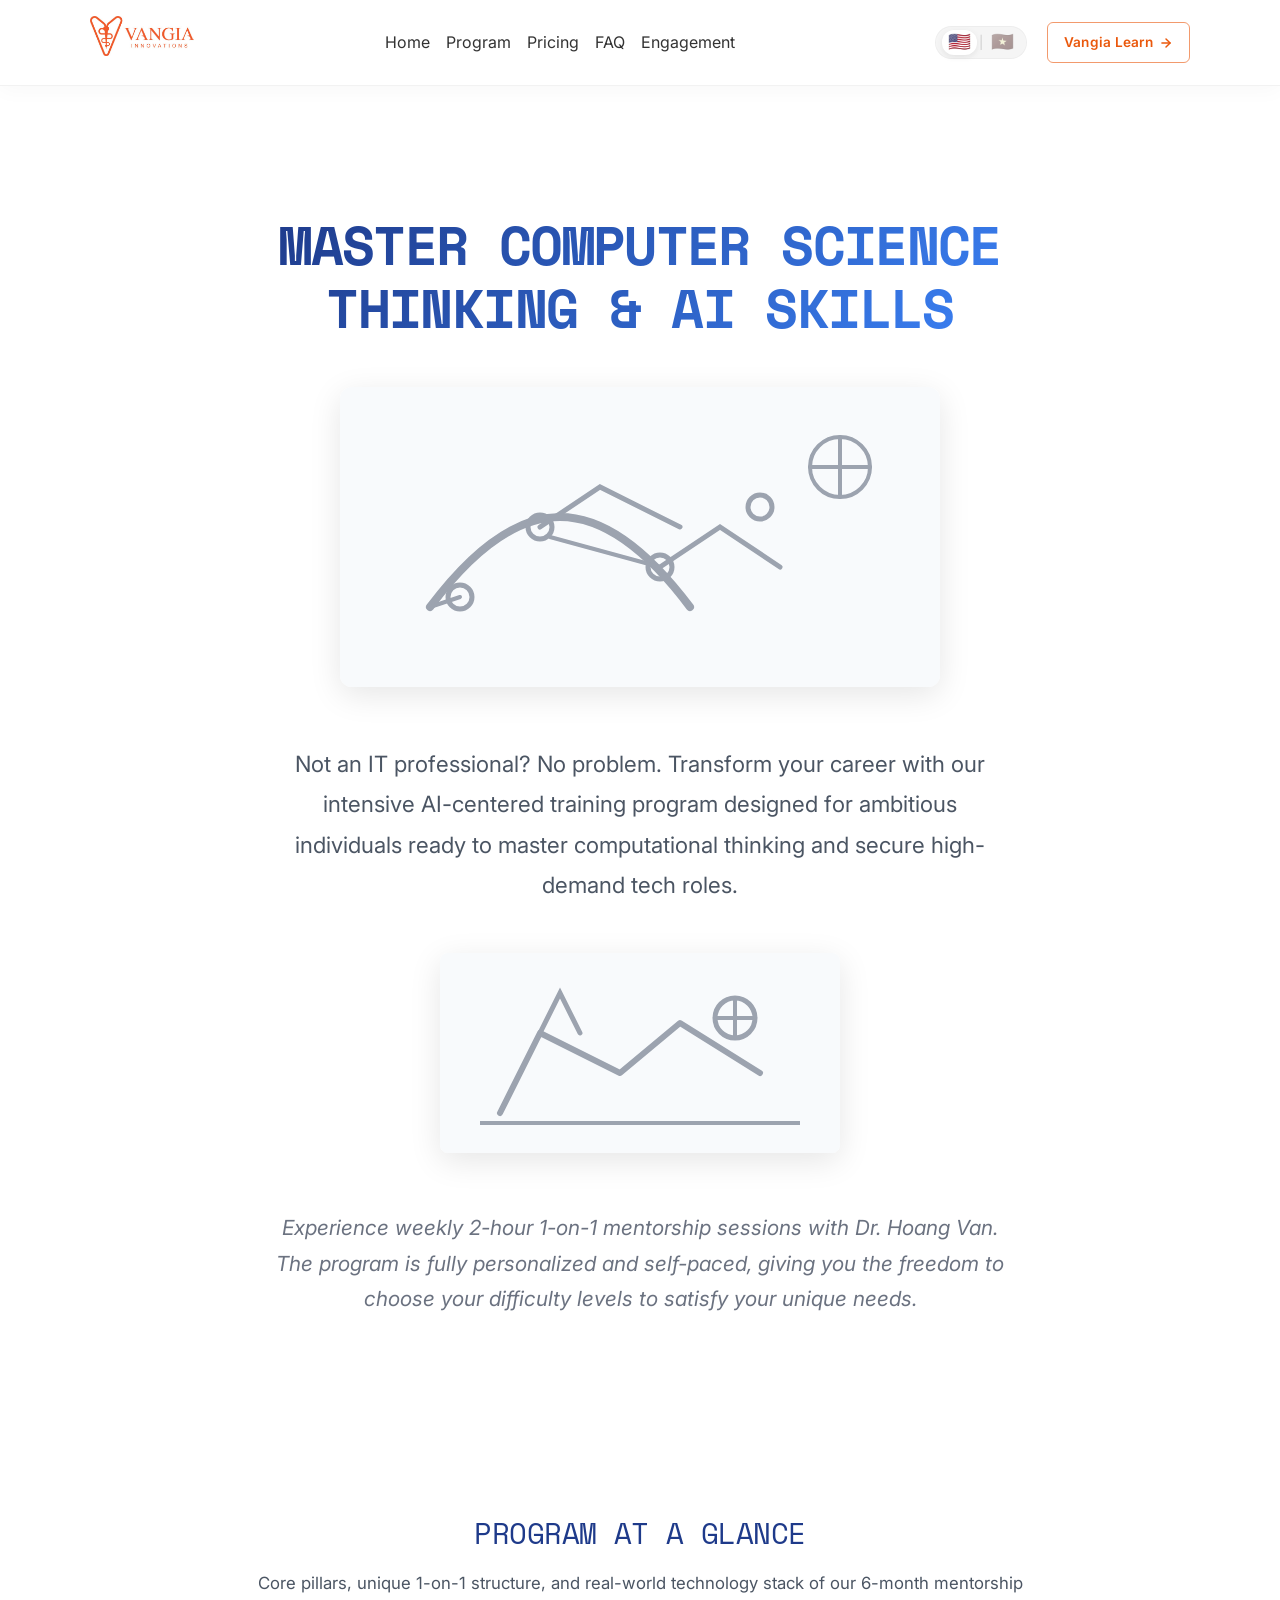
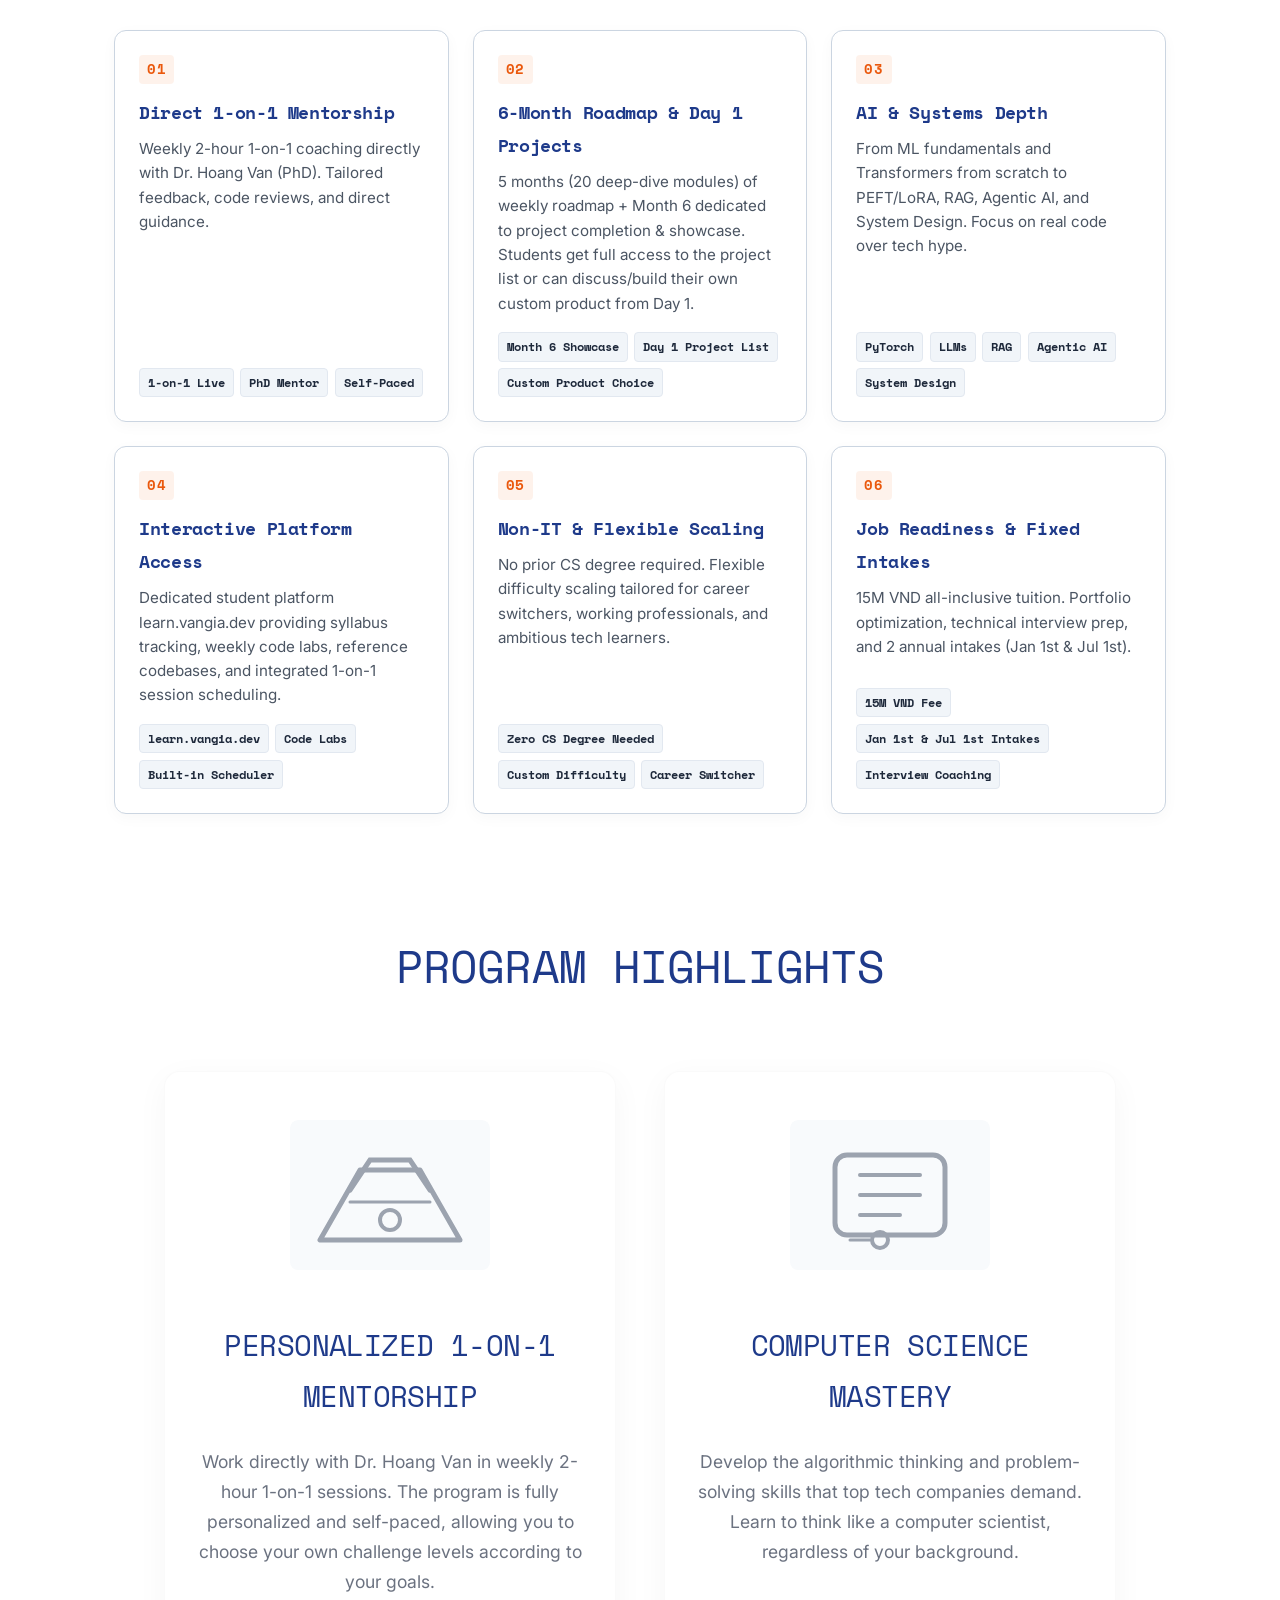
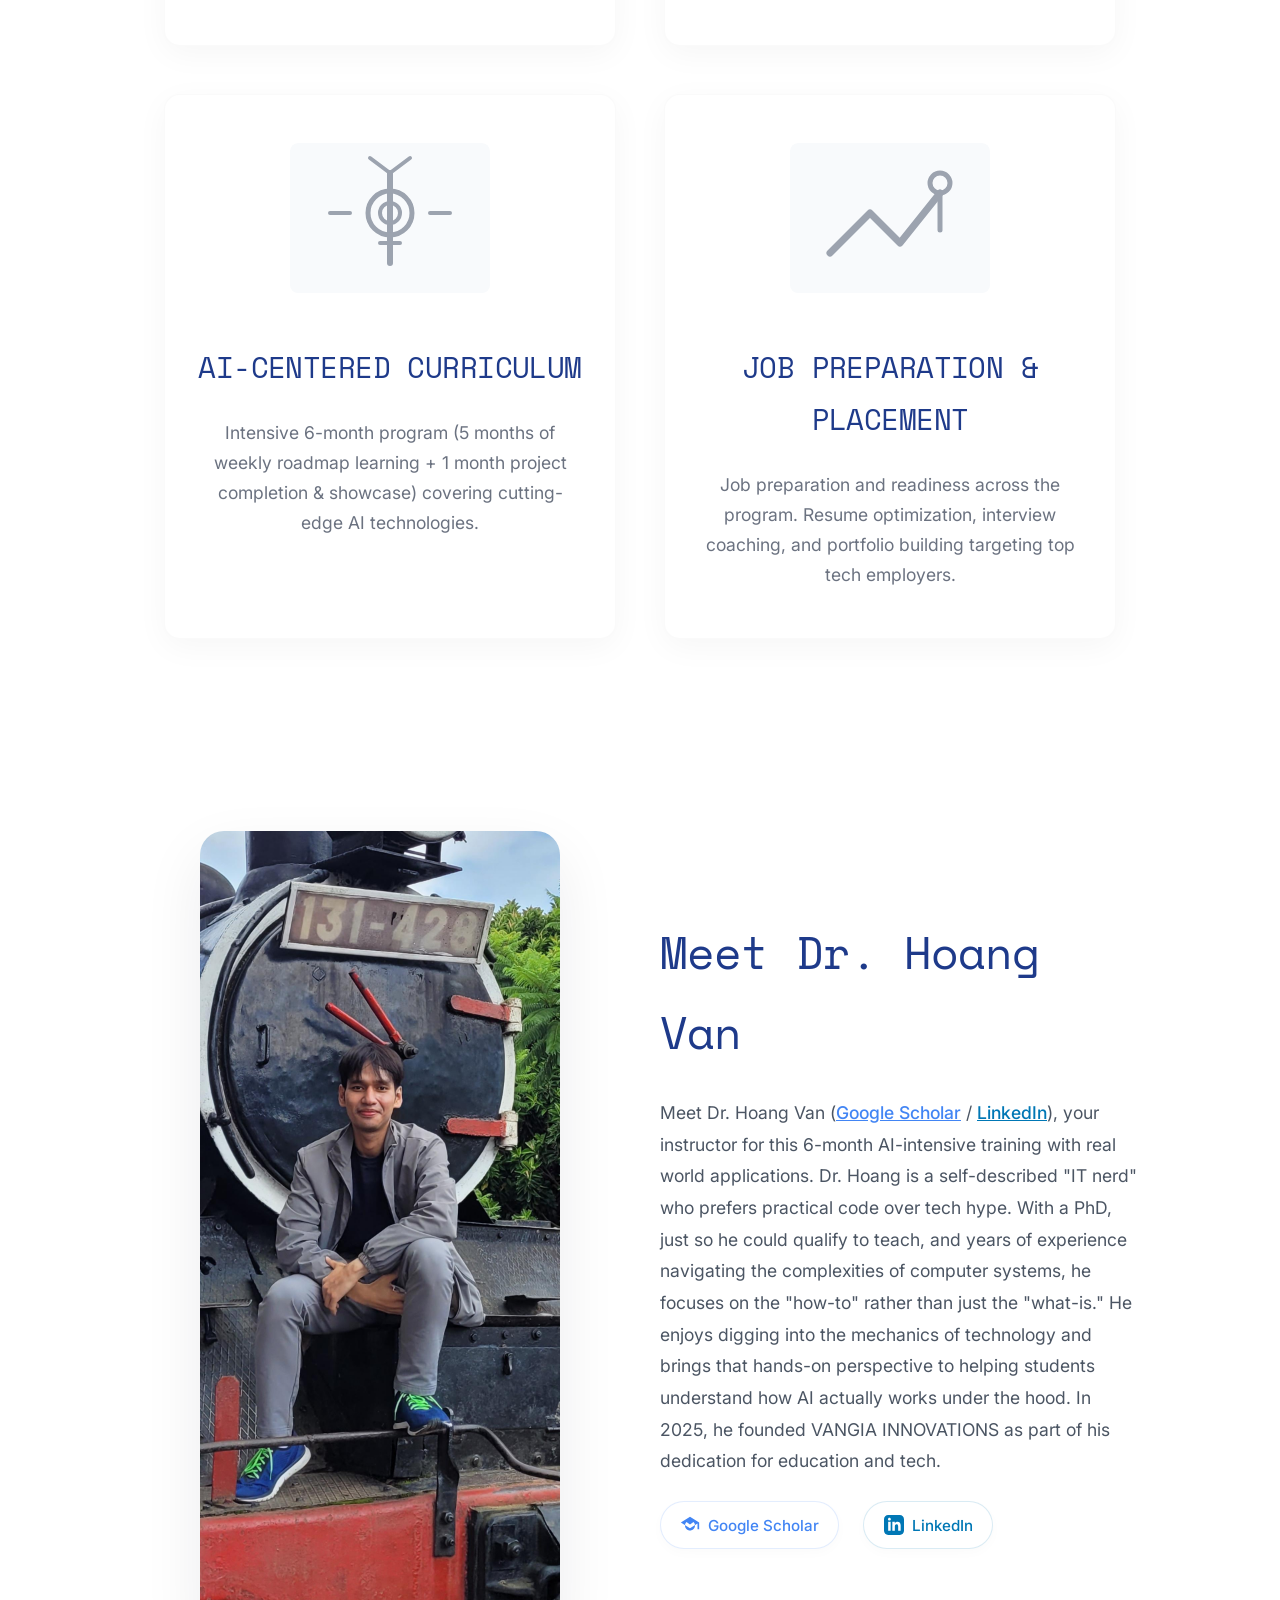
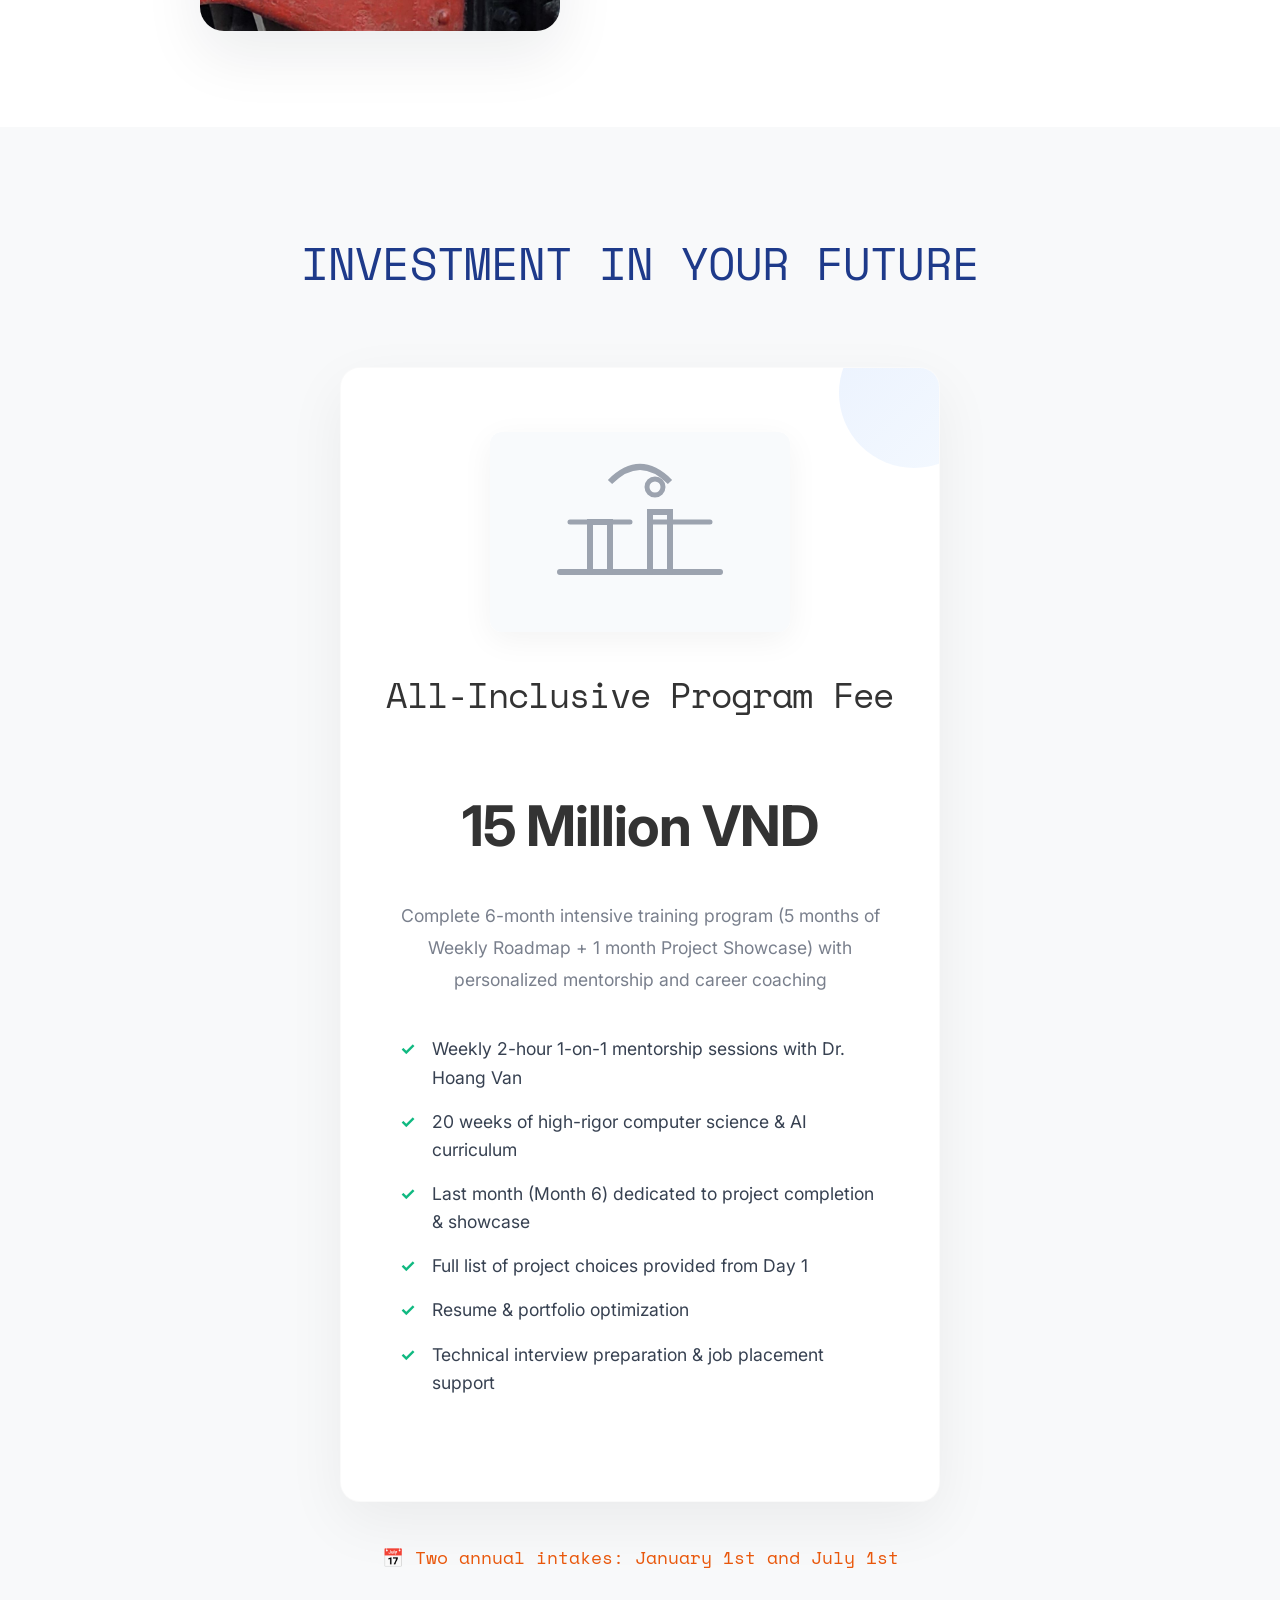
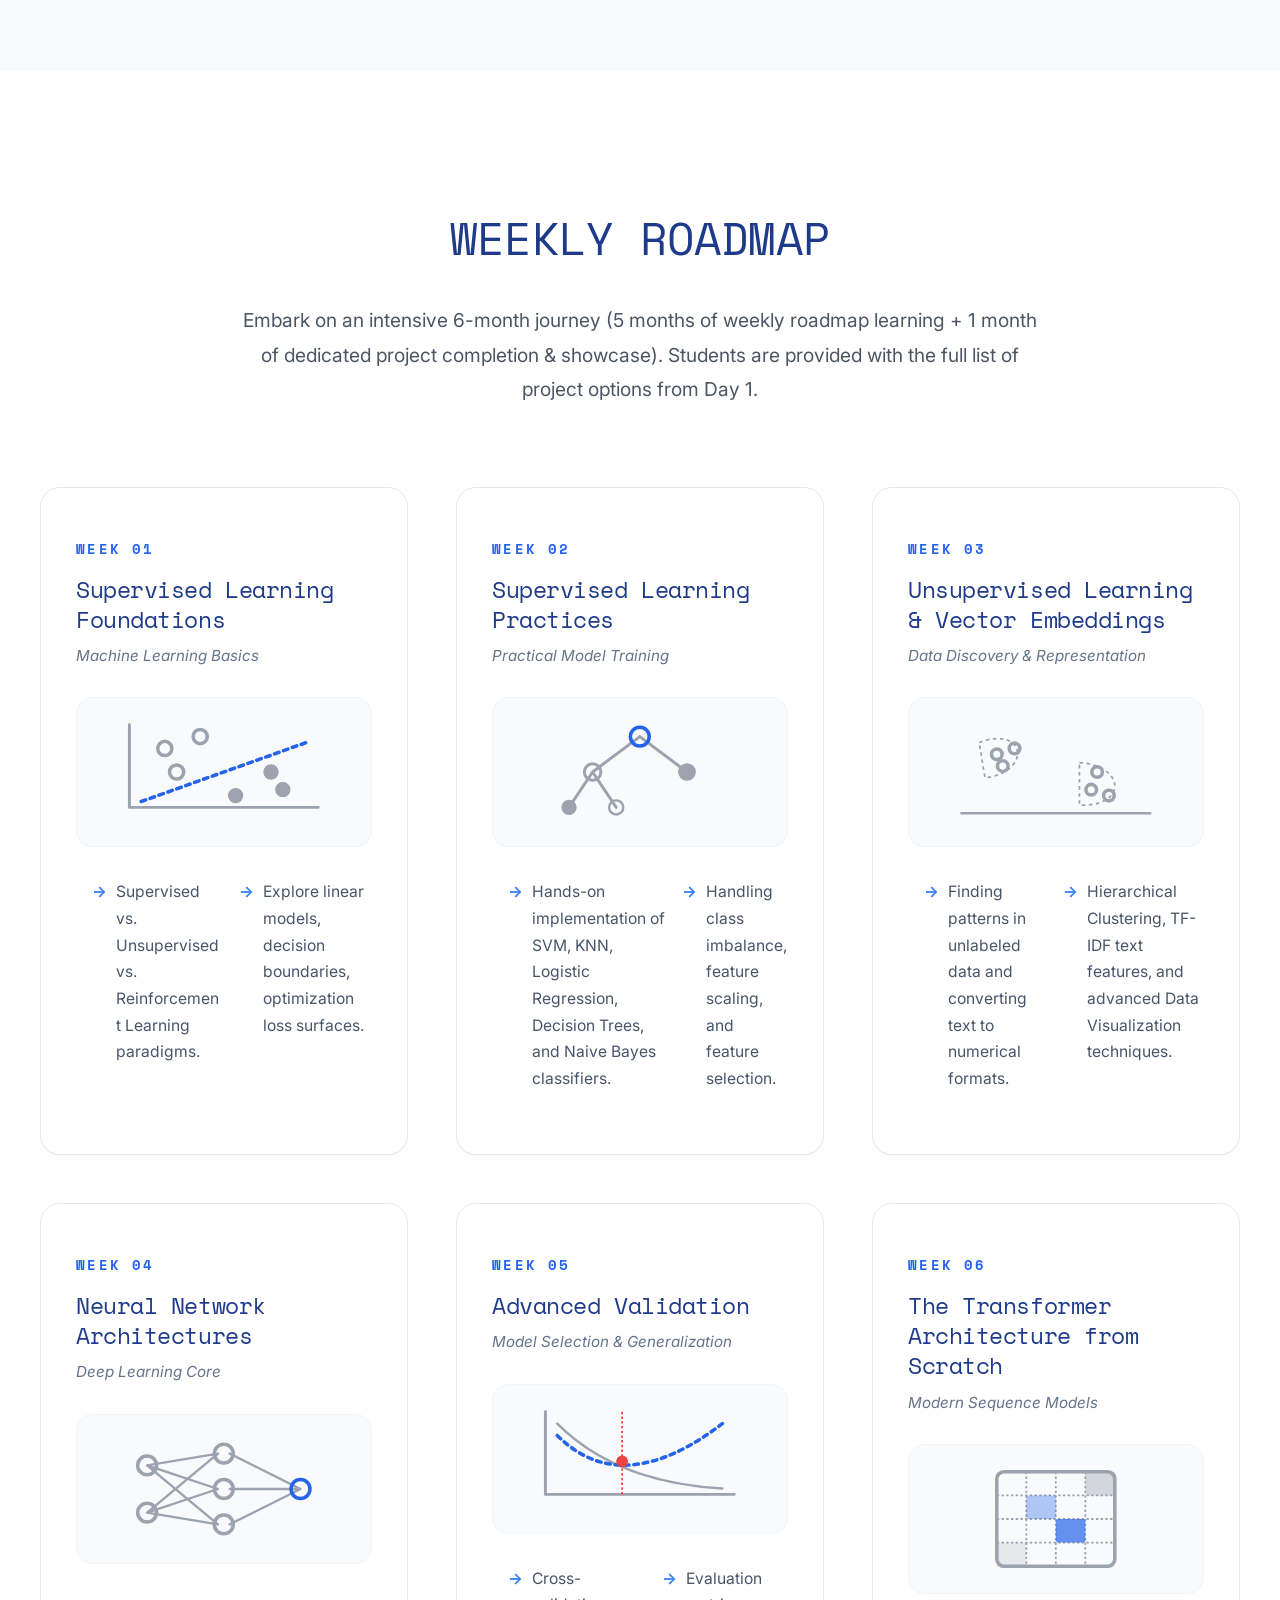
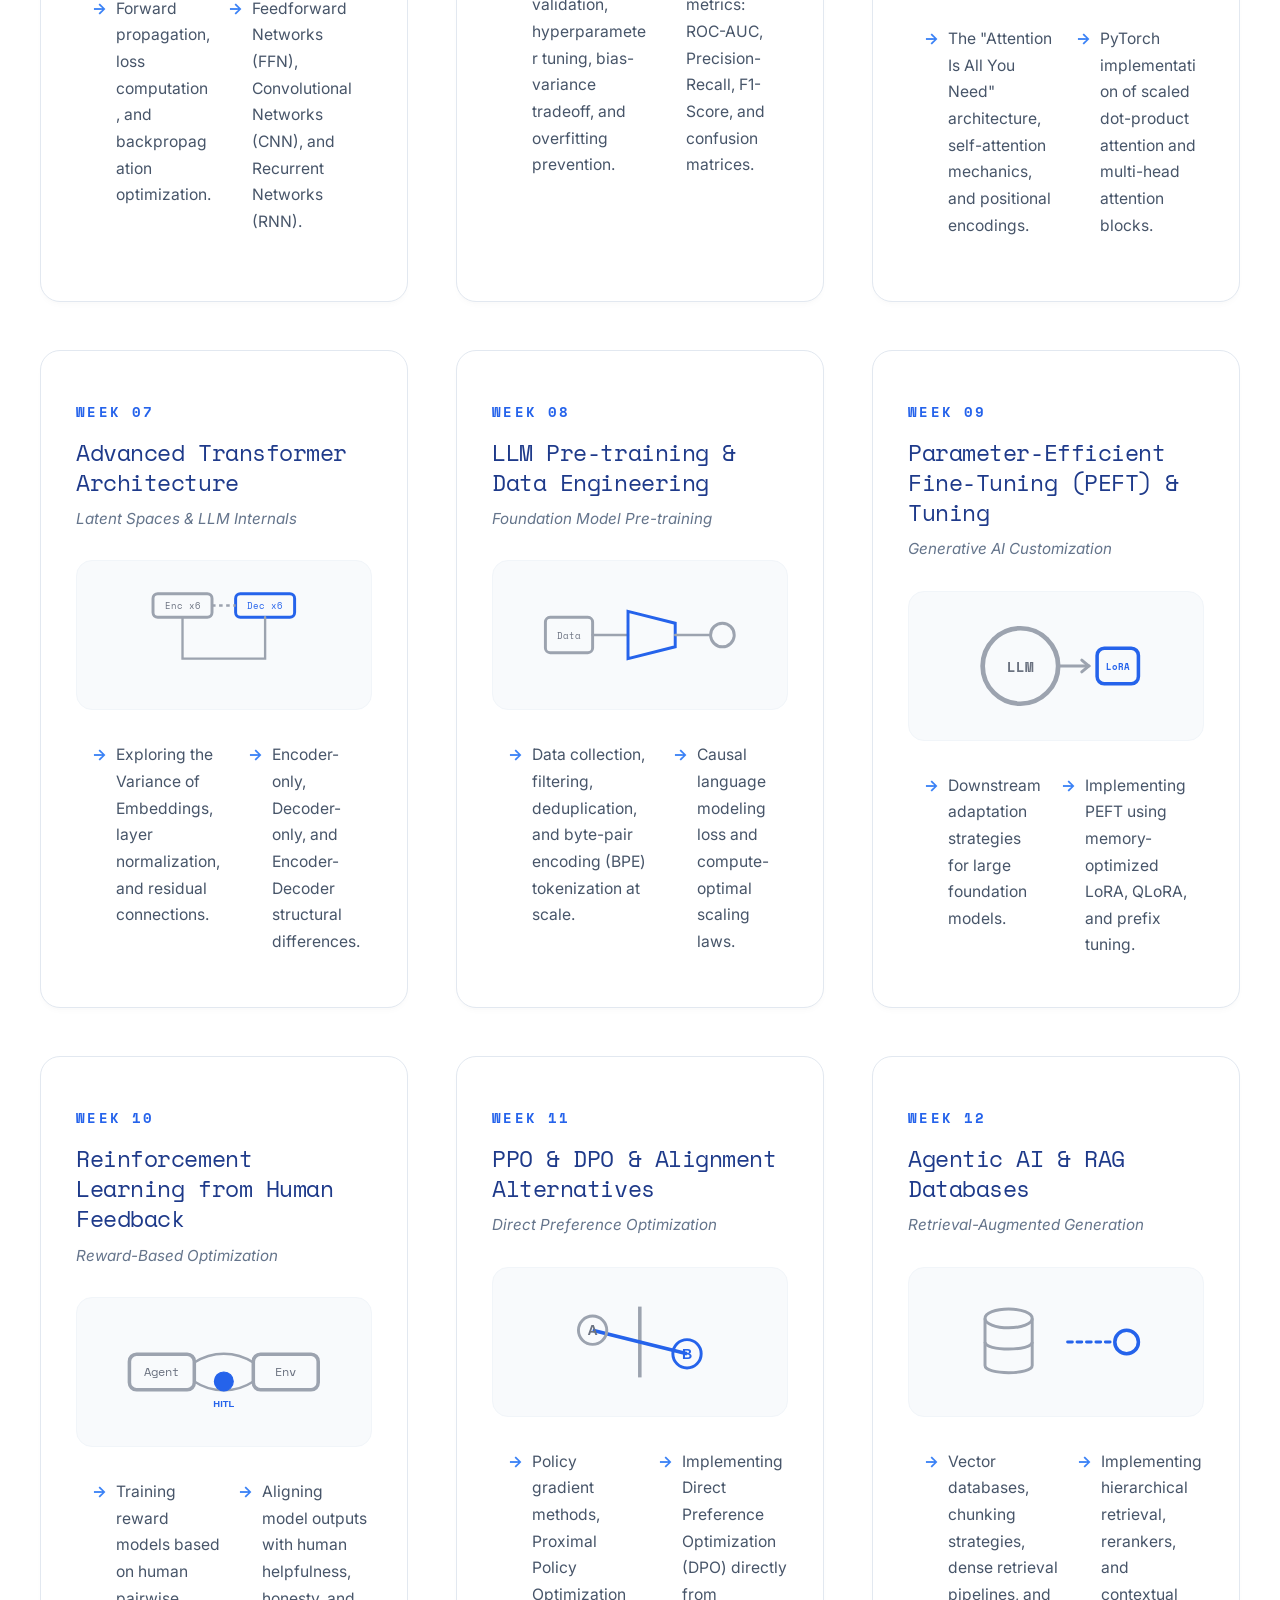
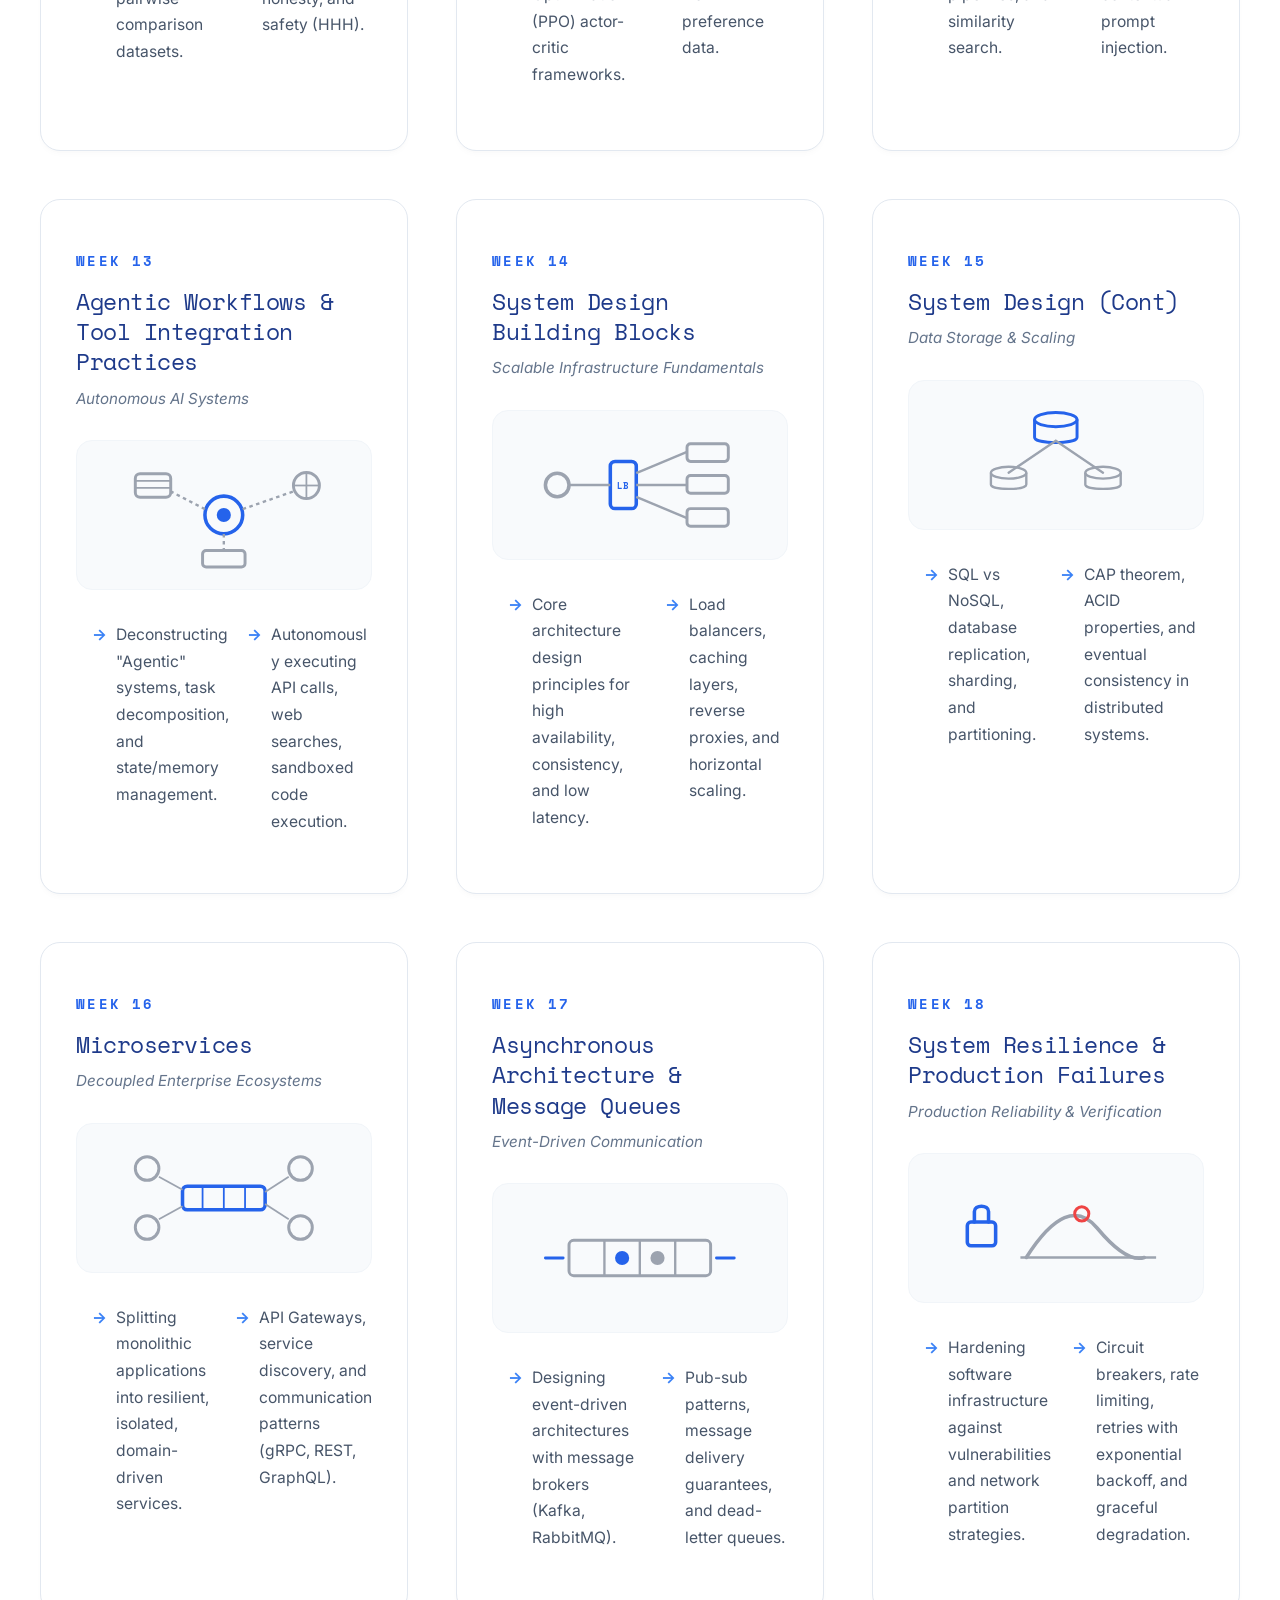
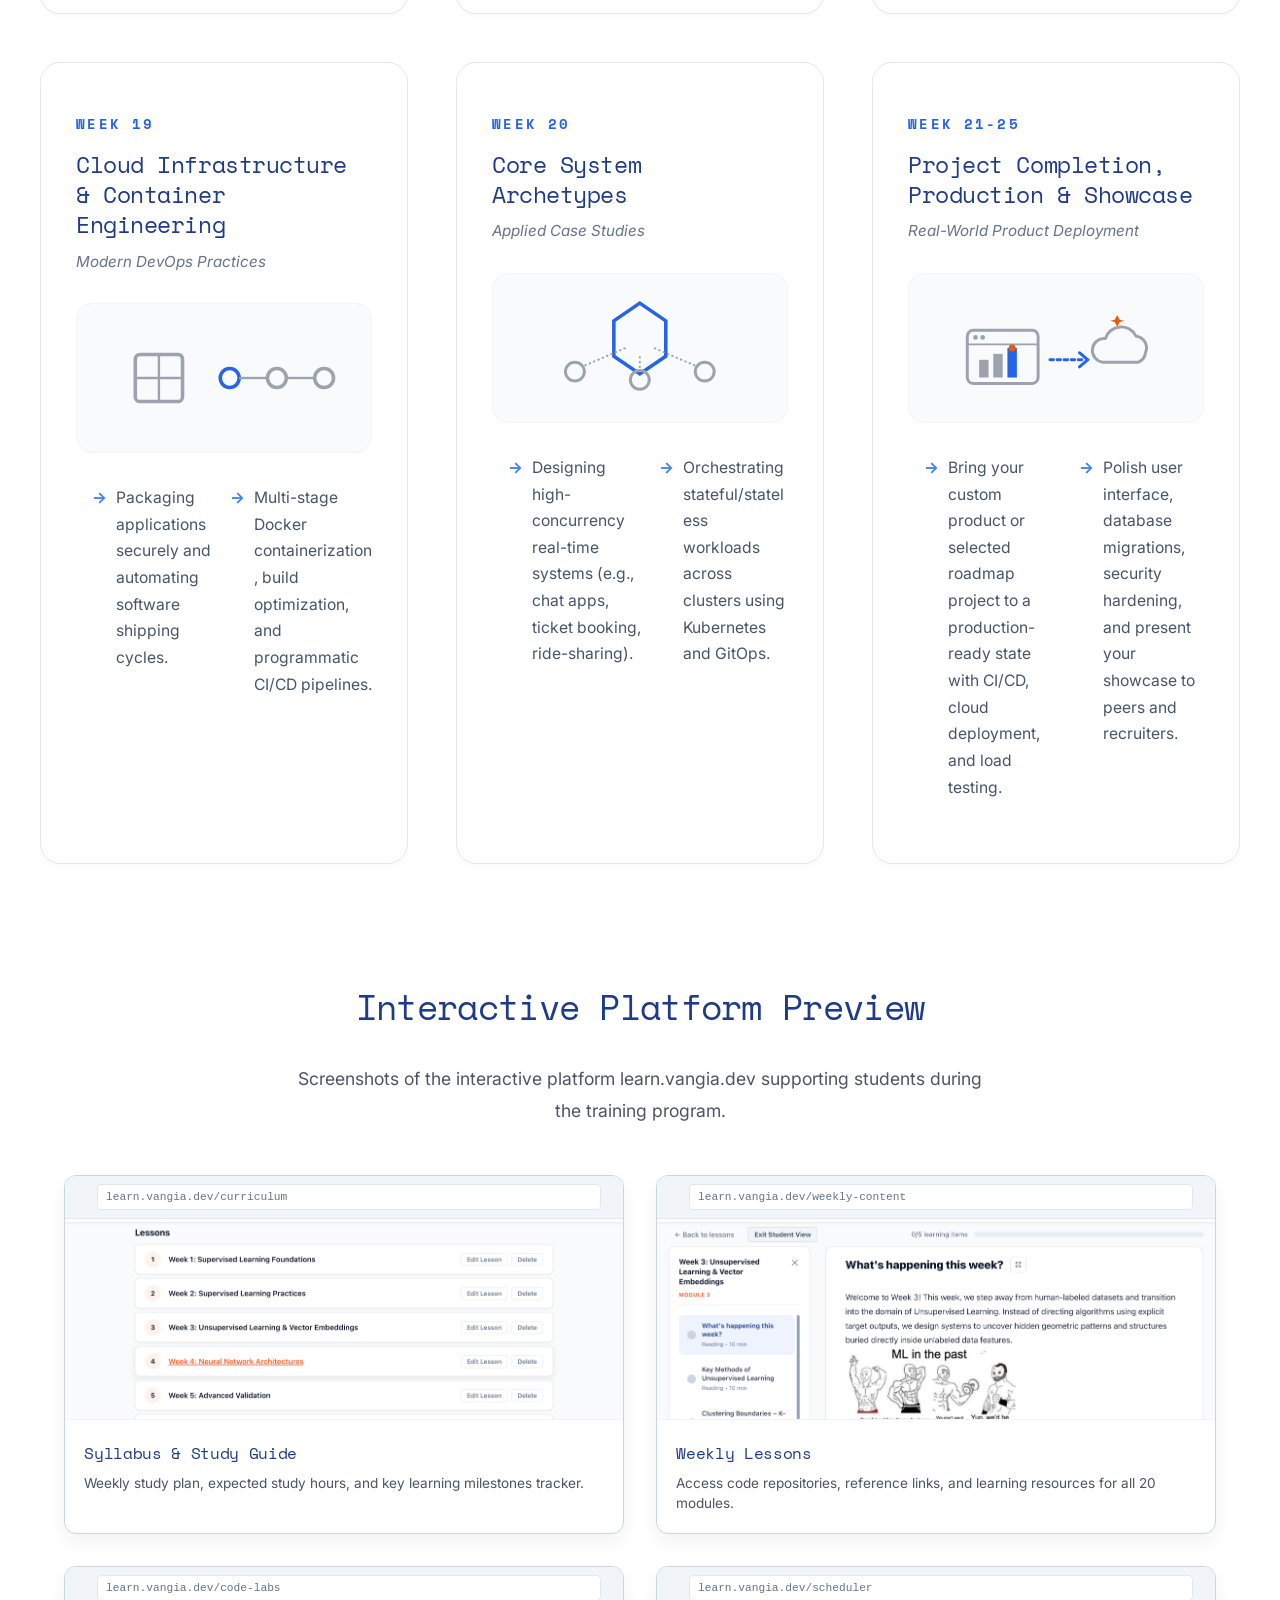
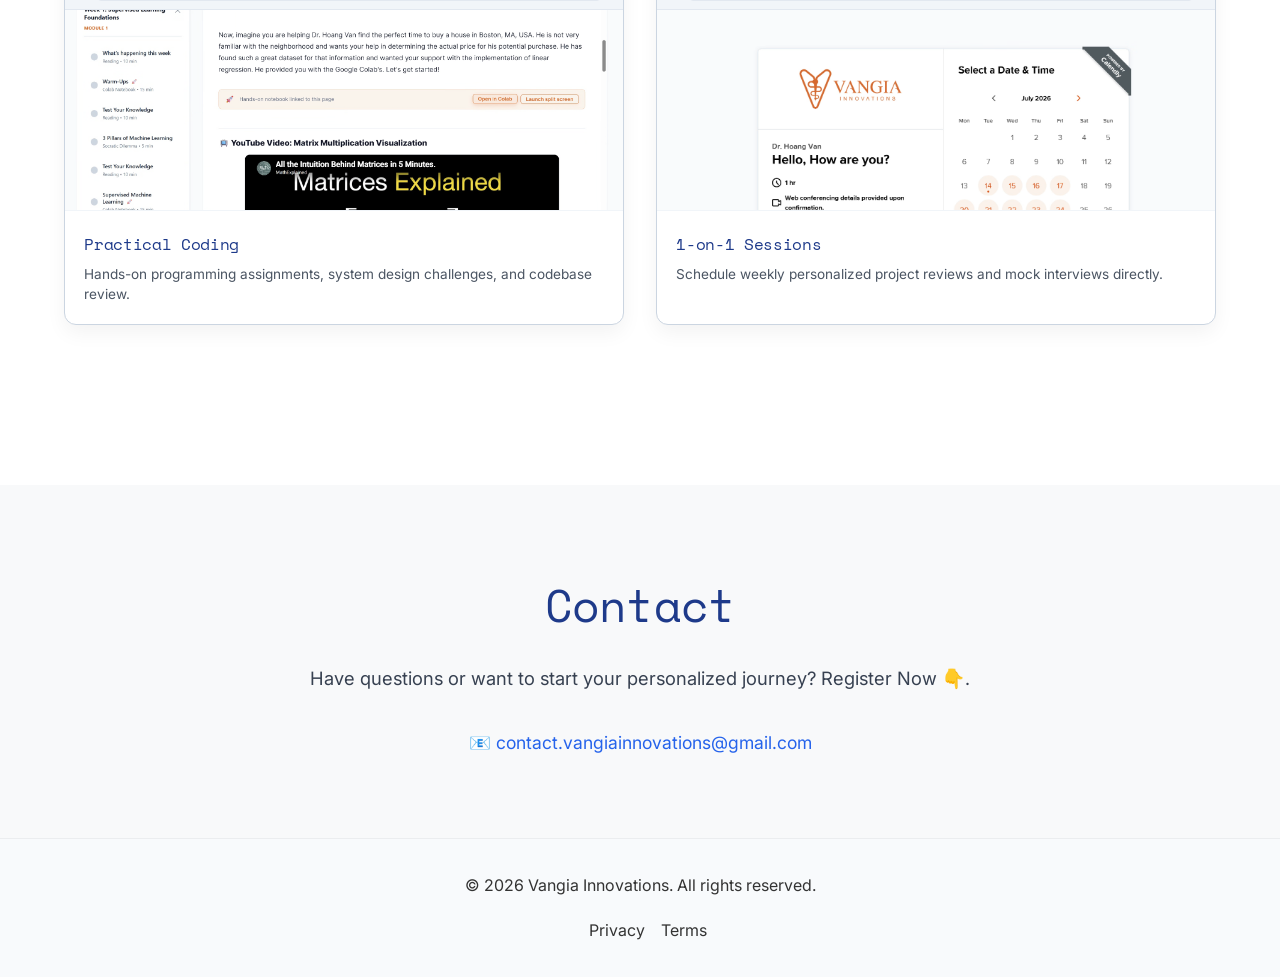
==== commit 1cb01562: "style: hide top borderline on cards/tabs by default and fade in on hover, organize images into img/ " ====
--- a/index.html
+++ b/index.html
@@ -23,7 +23,7 @@
     <meta property="og:url" content="https://vangia.io/">
     <meta property="og:title" content="Vangia.io - Personalized 1-on-1 AI & Computer Science Mentorship">
     <meta property="og:description" content="Master AI & Computer Science with Dr. Hoang Van (PhD). 6-month intensive 1-on-1 mentorship, self-paced curriculum, 20 deep-dive modules & project showcase. Phù hợp cho cả người bắt đầu từ số 0.">
-    <meta property="og:image" content="https://vangia.io/logo.jpeg">
+    <meta property="og:image" content="https://vangia.io/img/logo.jpeg">
     <meta property="og:image:alt" content="Vangia.io AI & Computer Science Mentorship Program Logo">
     <meta property="og:site_name" content="Vangia.io">
     <meta property="og:locale" content="en_US">
@@ -34,7 +34,7 @@
     <meta name="twitter:url" content="https://vangia.io/">
     <meta name="twitter:title" content="Vangia.io - 1-on-1 AI & Computer Science Mentorship by Dr. Hoang Van">
     <meta name="twitter:description" content="6-Month Intensive 1-on-1 AI & Computer Science Mentorship by Dr. Hoang Van (PhD). Master ML, LLMs, RAG, Agentic AI & System Design.">
-    <meta name="twitter:image" content="https://vangia.io/logo.jpeg">
+    <meta name="twitter:image" content="https://vangia.io/img/logo.jpeg">
 
     <!-- Schema.org JSON-LD Structured Data for Rich Snippets -->
     <script type="application/ld+json">
@@ -46,7 +46,7 @@
           "@id": "https://vangia.io/#organization",
           "name": "Vangia Innovations",
           "url": "https://vangia.io/",
-          "logo": "https://vangia.io/logo.jpeg",
+          "logo": "https://vangia.io/img/logo.jpeg",
           "founder": {
             "@type": "Person",
             "name": "Dr. Hoang Van",
@@ -223,7 +223,7 @@
     <header>
         <nav>
             <a class="logo" href="index.html">
-                <img src="logo.jpeg" alt="Vangia.io" style="height: 40px; width: auto;">
+                <img src="img/logo.jpeg" alt="Vangia.io" style="height: 40px; width: auto;">
             </a>
             <ul>
                 <li><a href="#home"><span class="en-text">Home</span><span class="vi-text">Trang Chủ</span></a></li>
@@ -505,7 +505,7 @@
     <section id="company" class="about-company">
         <div class="about-company-container">
             <div class="about-company-image-wrapper">
-                <img src="hoangvan.jpeg" alt="Dr. Hoang Van" class="about-company-image">
+                <img src="img/hoangvan.jpeg" alt="Dr. Hoang Van" class="about-company-image">
             </div>
             <div class="about-company-content">
                 <h2 class="about-company-title">
@@ -1724,7 +1724,7 @@
                         <div class="mockup-address-bar">learn.vangia.dev/curriculum</div>
                     </div>
                     <div class="mockup-content">
-                        <img src="curriculum_view.png" alt="Syllabus & Study Guide">
+                        <img src="img/curriculum_view.png" alt="Syllabus & Study Guide">
                     </div>
                     <div class="platform-caption">
                         <h4>
@@ -1746,7 +1746,7 @@
                         <div class="mockup-address-bar">learn.vangia.dev/weekly-content</div>
                     </div>
                     <div class="mockup-content">
-                        <img src="weekly_content.png" alt="Weekly Lessons">
+                        <img src="img/weekly_content.png" alt="Weekly Lessons">
                     </div>
                     <div class="platform-caption">
                         <h4>
@@ -1768,7 +1768,7 @@
                         <div class="mockup-address-bar">learn.vangia.dev/code-labs</div>
                     </div>
                     <div class="mockup-content">
-                        <img src="code_view.png" alt="Practical Coding">
+                        <img src="img/code_view.png" alt="Practical Coding">
                     </div>
                     <div class="platform-caption">
                         <h4>
@@ -1790,7 +1790,7 @@
                         <div class="mockup-address-bar">learn.vangia.dev/scheduler</div>
                     </div>
                     <div class="mockup-content">
-                        <img src="booking_one_on_one.png" alt="1-on-1 Sessions">
+                        <img src="img/booking_one_on_one.png" alt="1-on-1 Sessions">
                     </div>
                     <div class="platform-caption">
                         <h4>
--- a/styles.css
+++ b/styles.css
@@ -342,12 +342,30 @@
     border-radius: 16px;
     box-shadow: 0 8px 32px rgba(0,0,0,0.04);
     border: 1px solid rgba(0, 0, 0, 0.02);
-    transition: transform 0.3s ease, box-shadow 0.3s ease;
+    transition: transform 0.3s ease, box-shadow 0.3s ease, border-color 0.3s ease;
+    position: relative;
+    overflow: hidden;
+}
+
+.feature-card::before {
+    content: "";
+    position: absolute;
+    top: 0;
+    left: 0;
+    right: 0;
+    height: 4px;
+    background: linear-gradient(90deg, #2563eb, #ea580c);
+    opacity: 0;
+    transition: opacity 0.3s ease;
 }
 
 .feature-card:hover {
     transform: translateY(-8px);
     box-shadow: 0 20px 40px rgba(0,0,0,0.12);
+}
+
+.feature-card:hover::before {
+    opacity: 0.8;
 }
 
 .feature-image-wrapper {
@@ -459,8 +477,25 @@
     transition: transform 0.3s ease, box-shadow 0.3s ease;
 }
 
+.pricing-card::before {
+    content: "";
+    position: absolute;
+    top: 0;
+    left: 0;
+    right: 0;
+    height: 4px;
+    background: linear-gradient(90deg, #2563eb, #ea580c);
+    opacity: 0;
+    transition: opacity 0.3s ease;
+    z-index: 2;
+}
+
 .pricing-card:hover {
     transform: translateY(-4px);
+}
+
+.pricing-card:hover::before {
+    opacity: 0.8;
 }
 
 .pricing-card.core-program,
@@ -1421,13 +1456,18 @@
     right: 0;
     height: 4px;
     background: linear-gradient(90deg, #2563eb, #ea580c);
-    opacity: 0.8;
+    opacity: 0;
+    transition: opacity 0.25s ease;
 }
 
 .snapshot-card:hover {
     transform: translateY(-3px);
     box-shadow: 0 10px 25px rgba(0, 0, 0, 0.08);
     border-color: #94a3b8;
+}
+
+.snapshot-card:hover::before {
+    opacity: 0.8;
 }
 
 .snapshot-card-num {
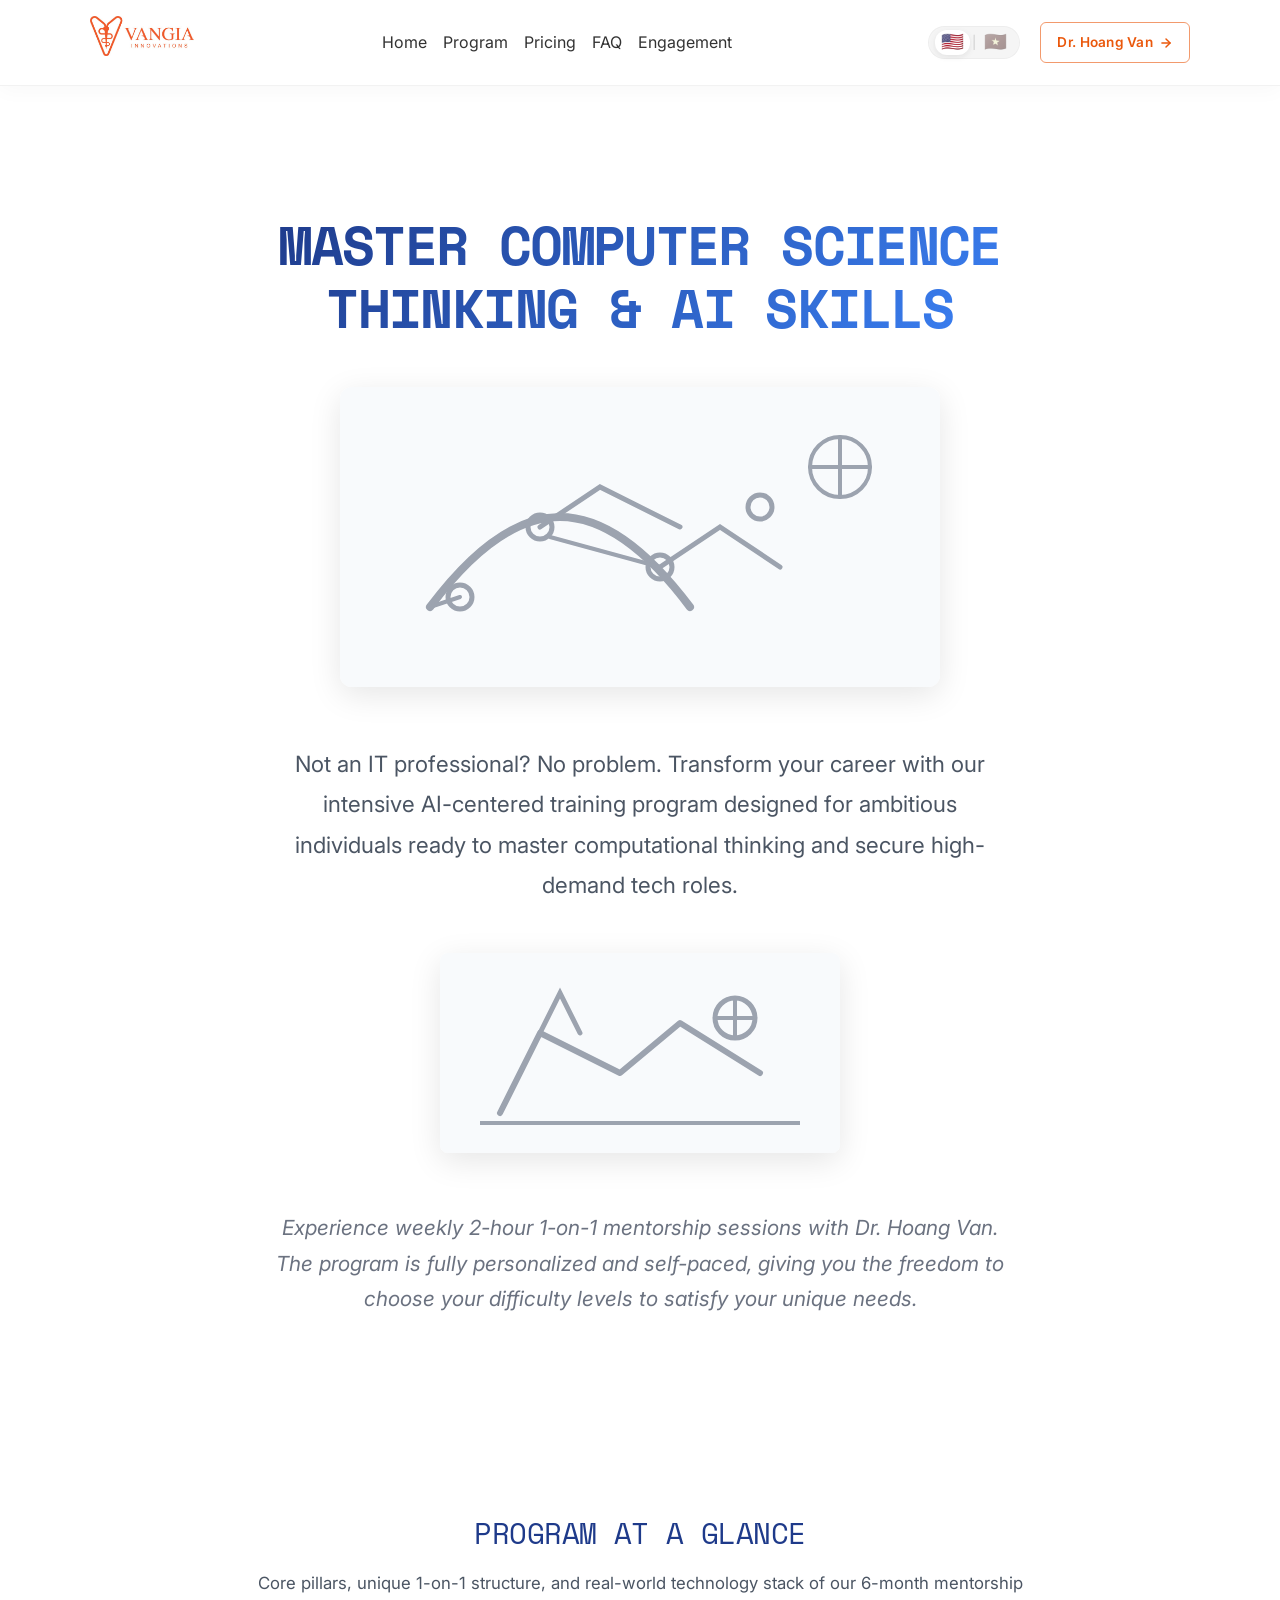
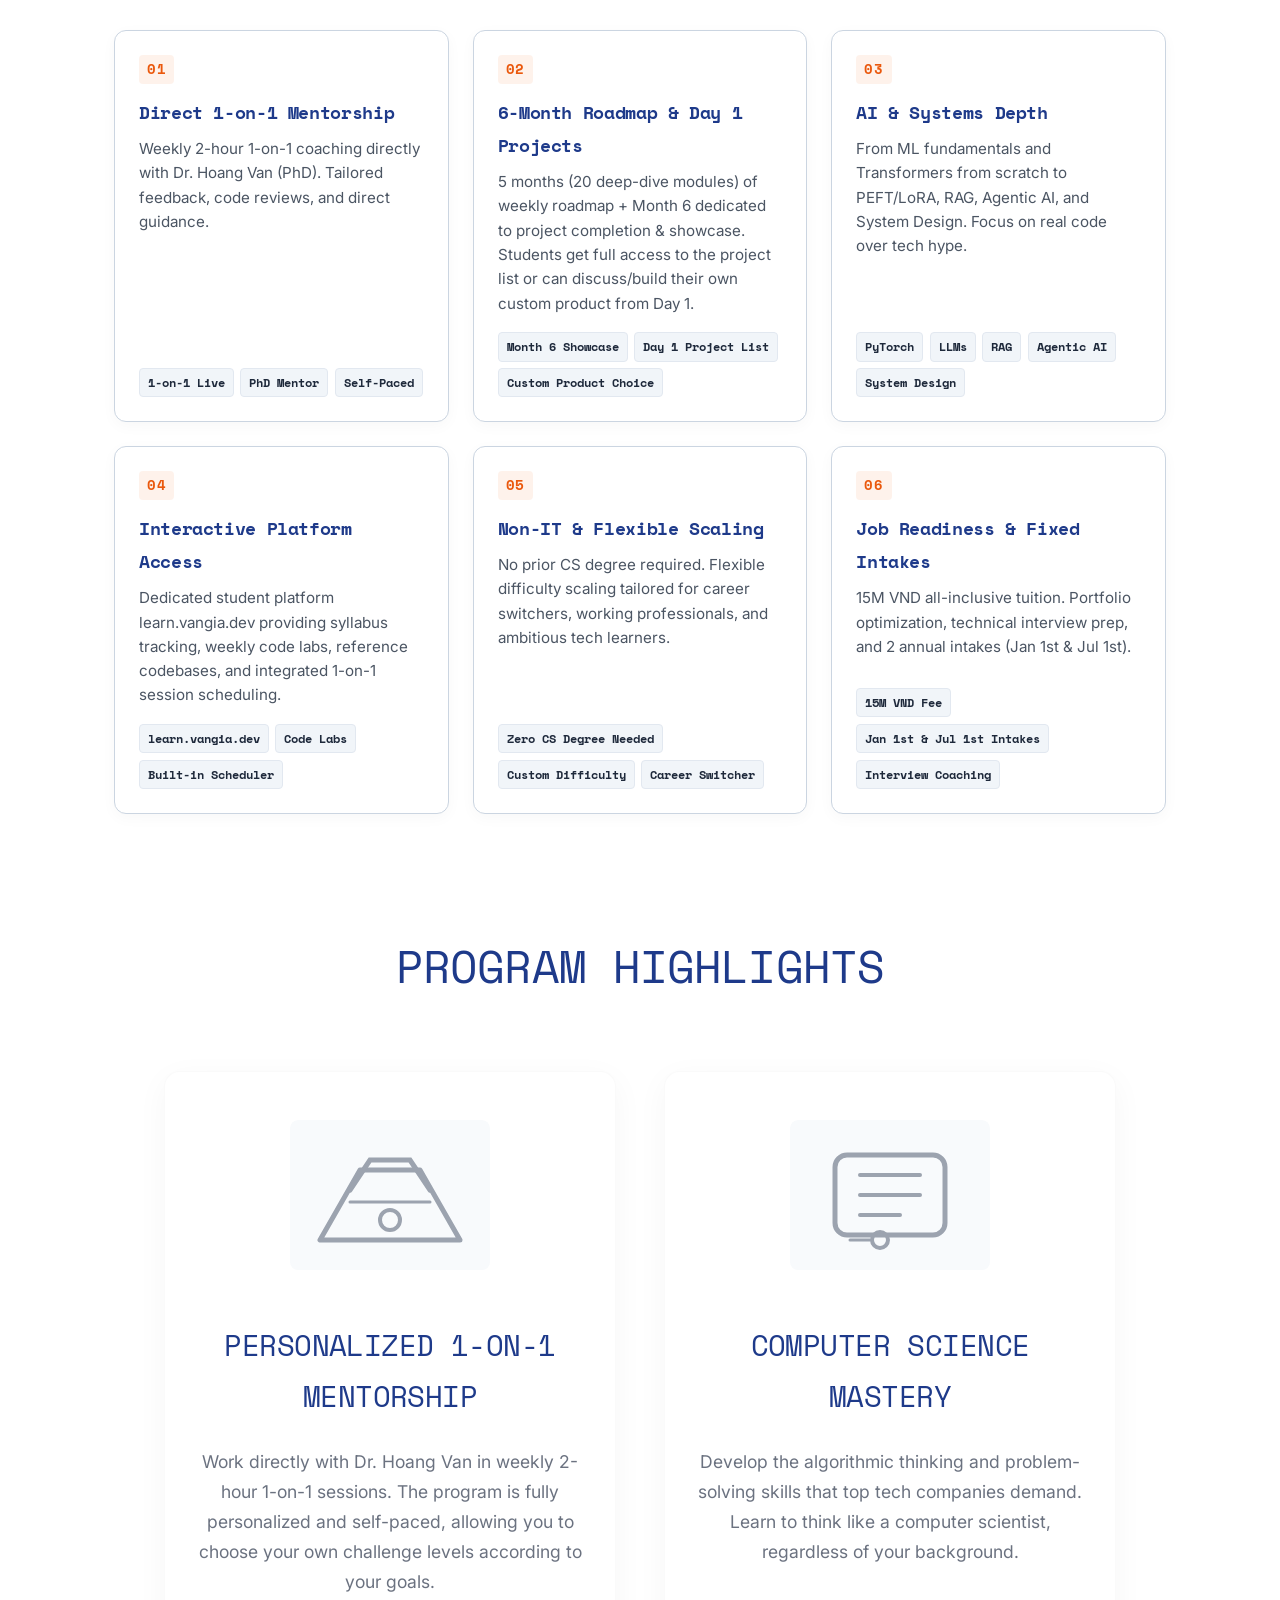
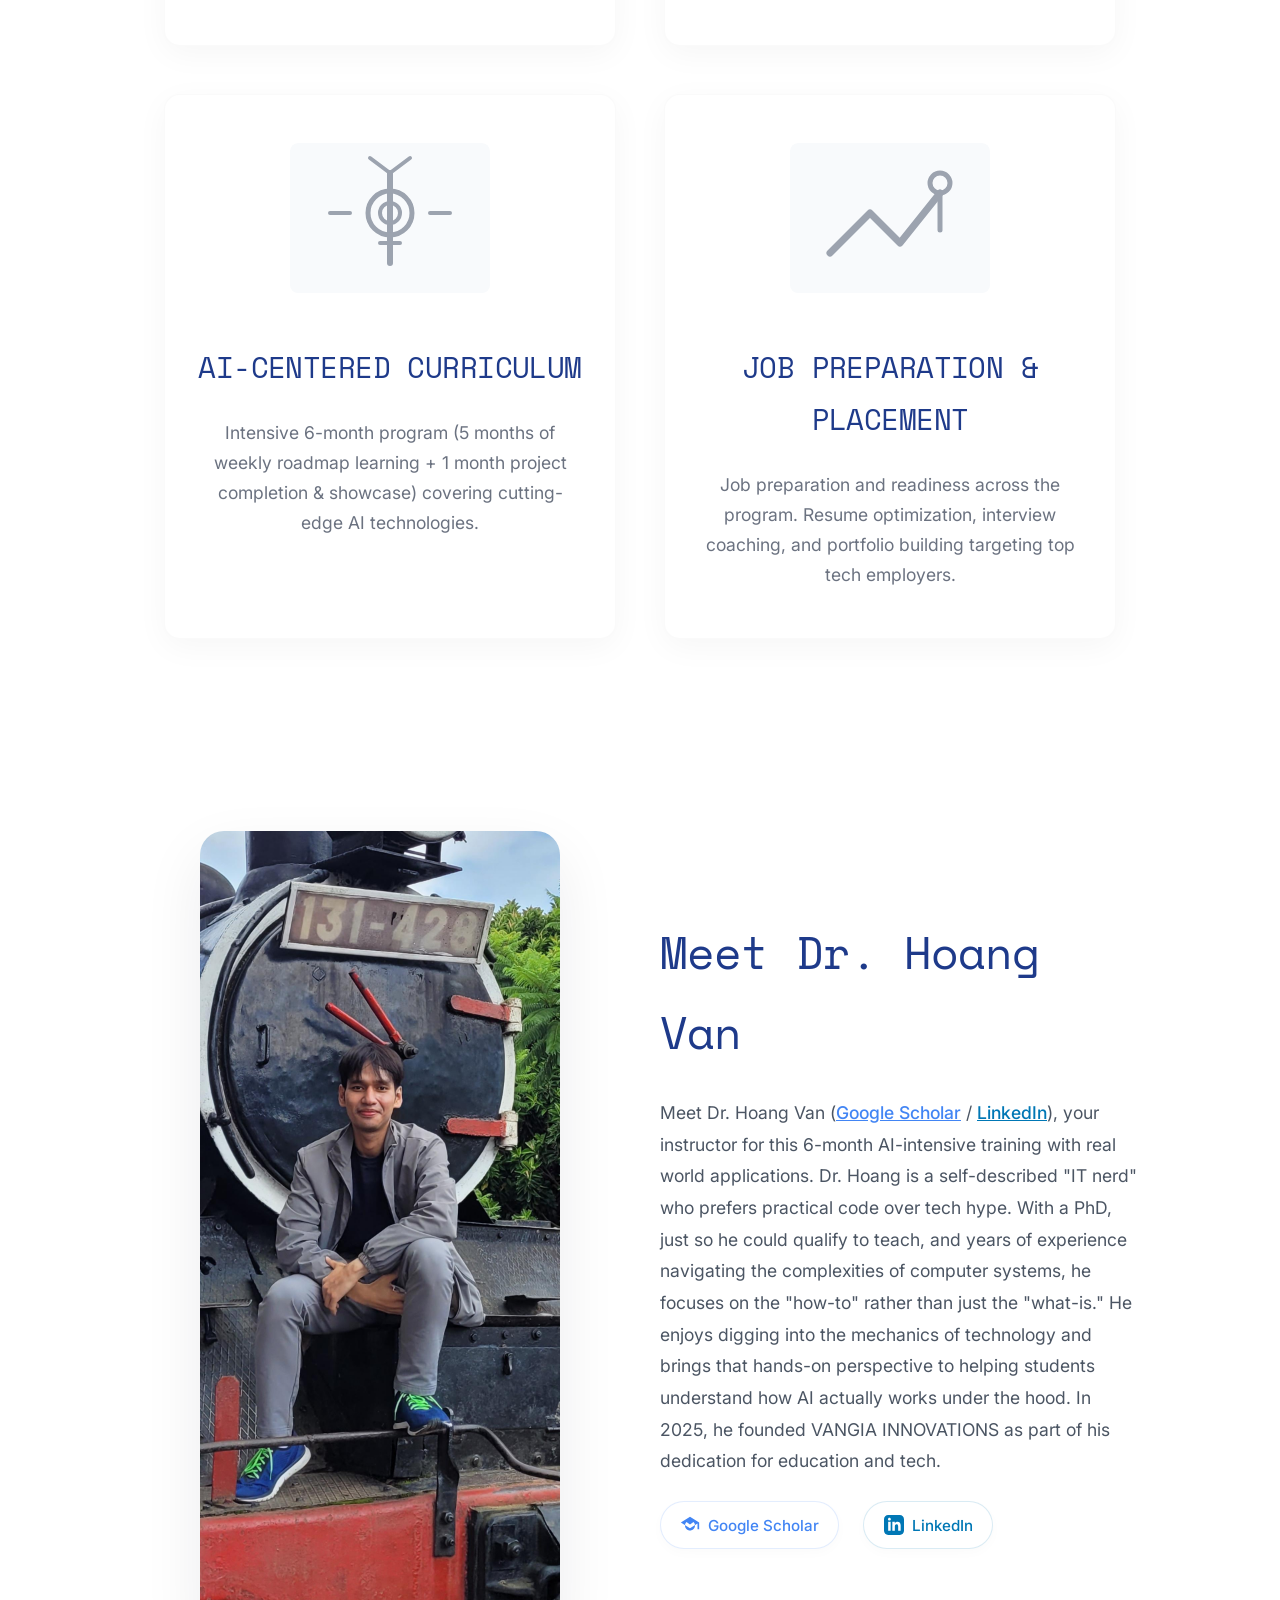
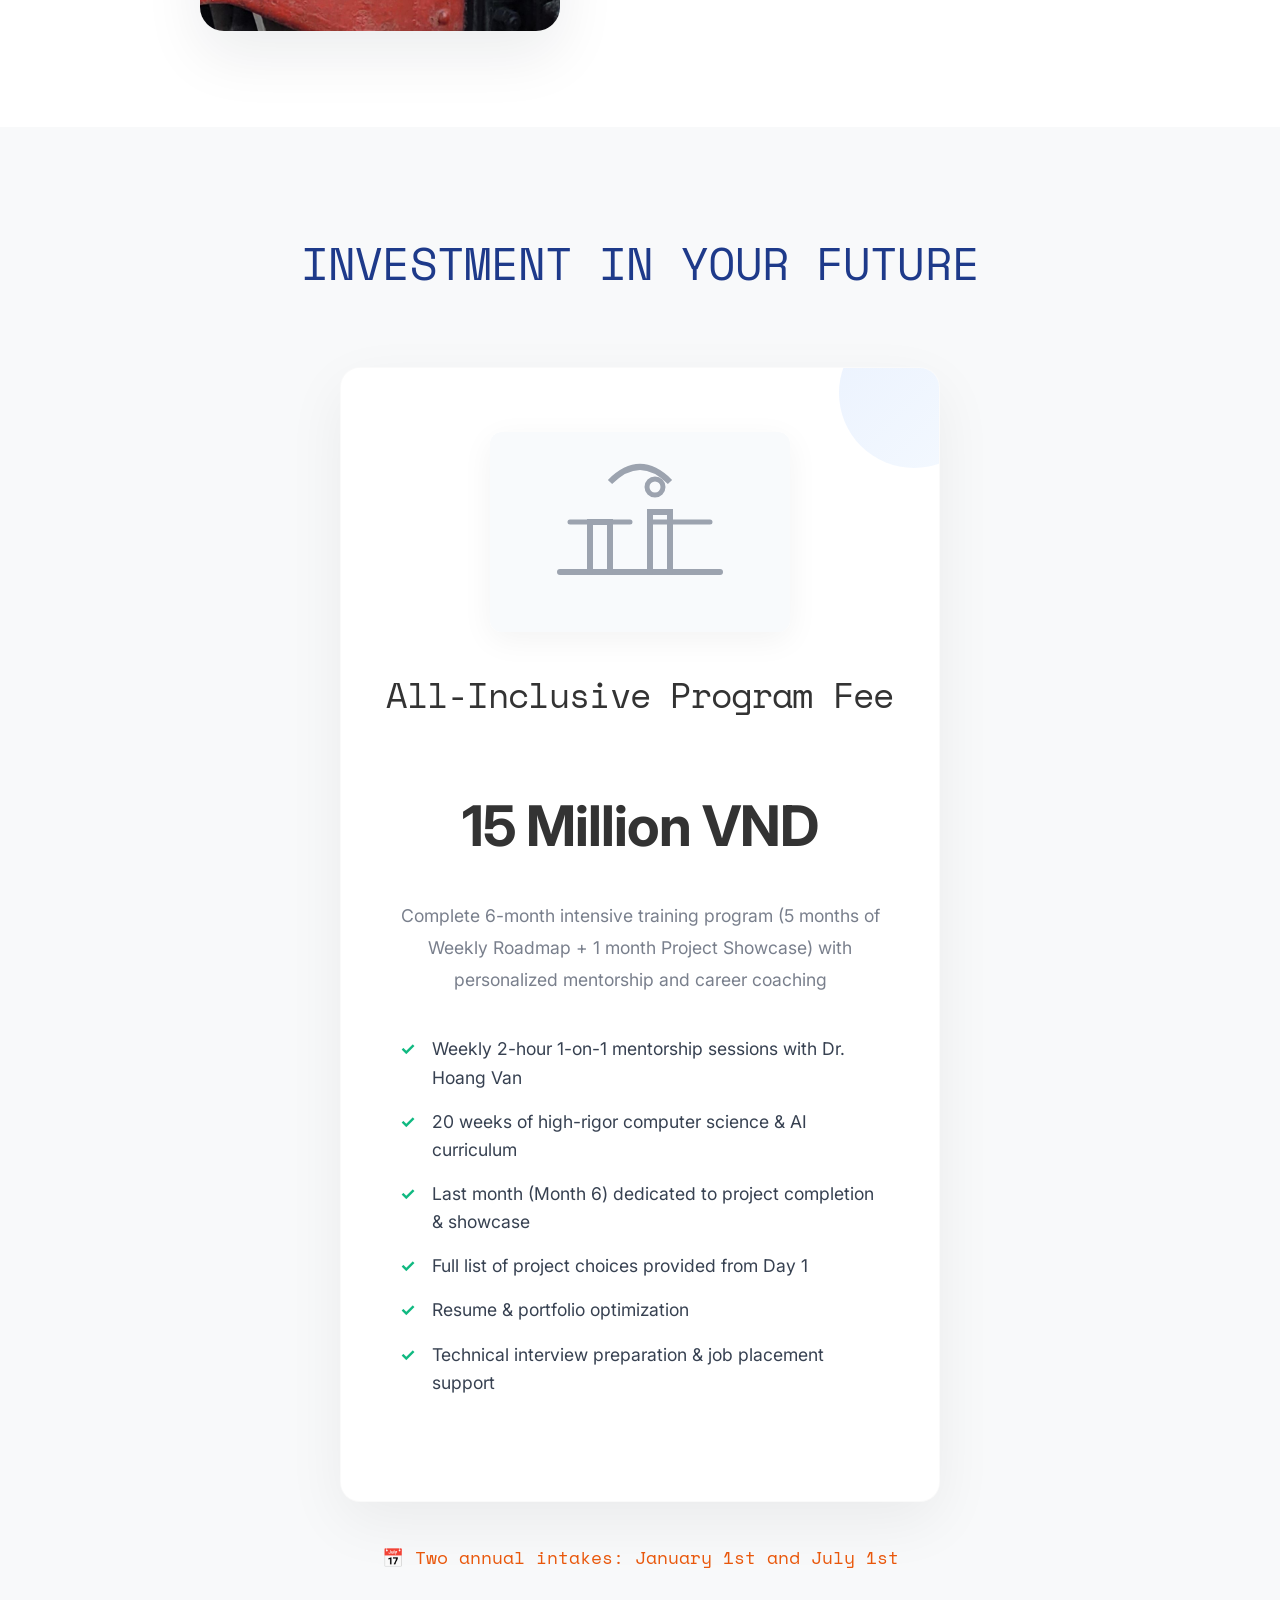
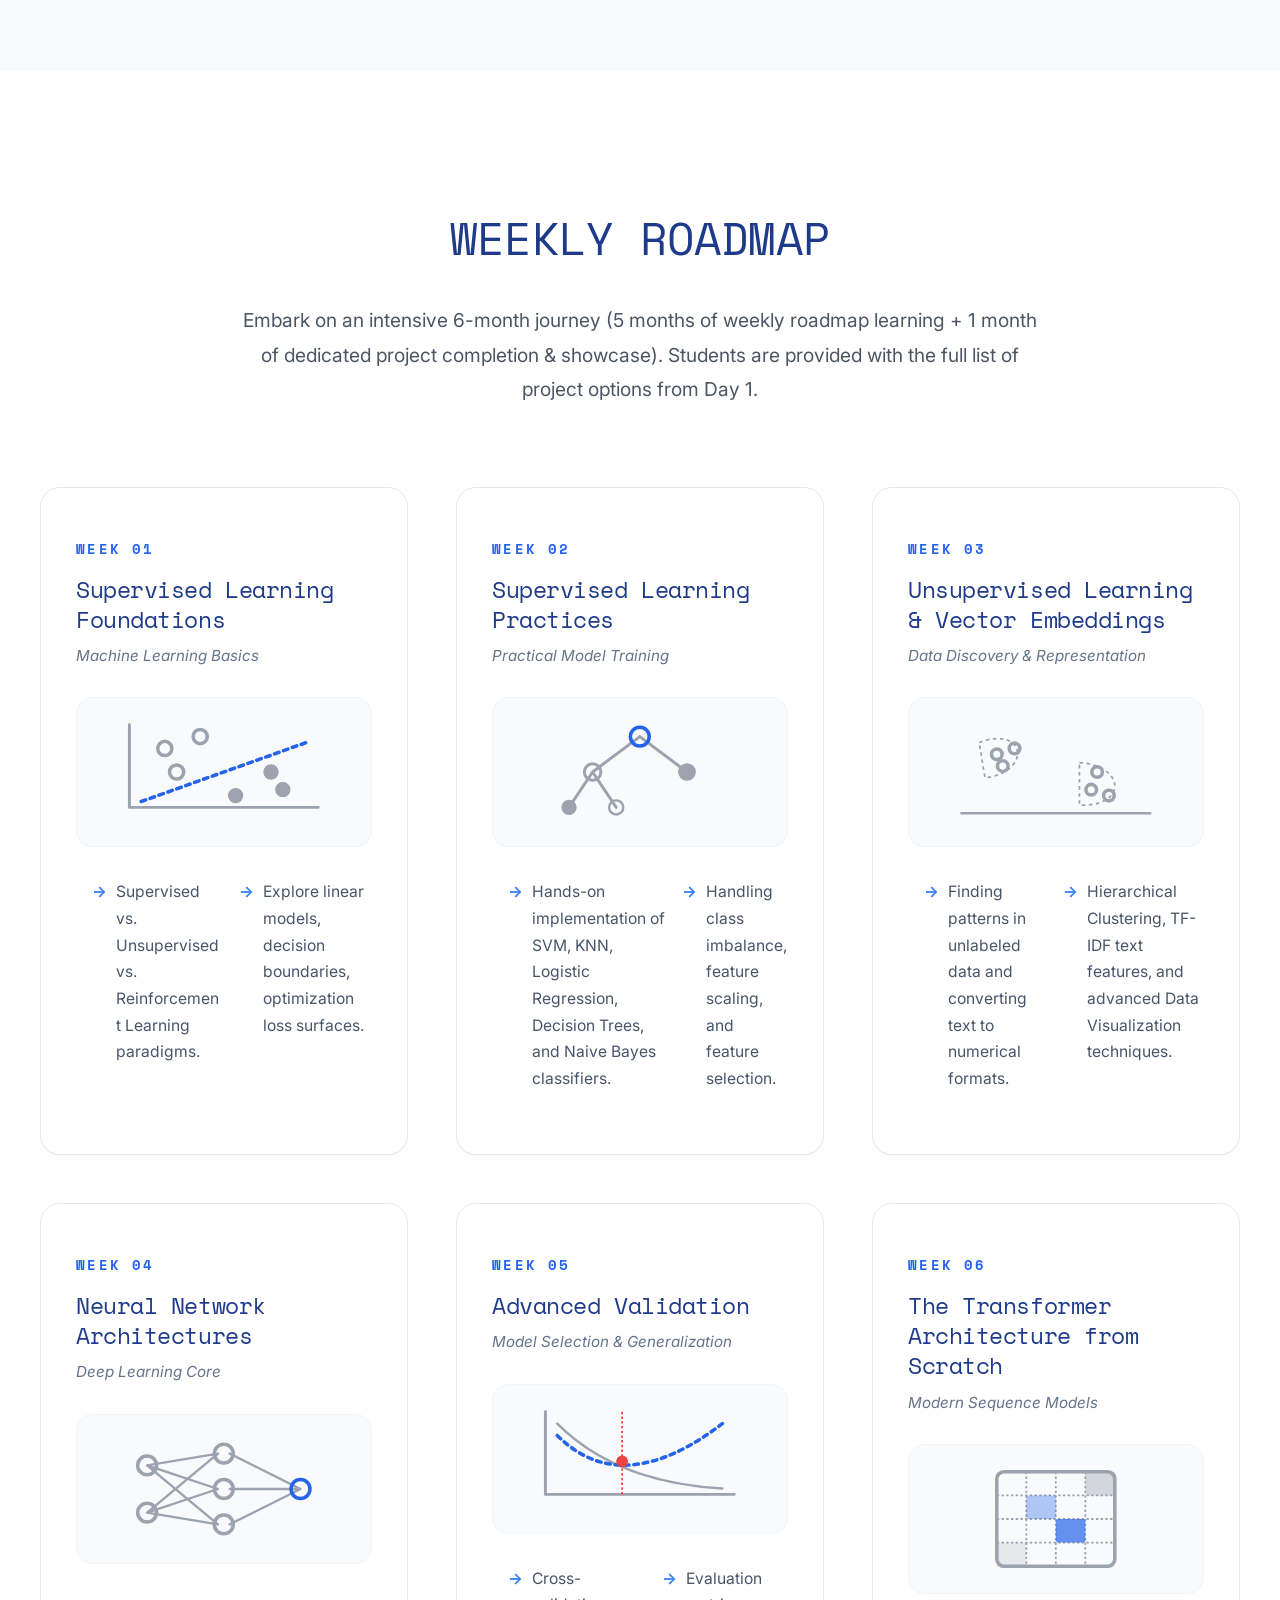
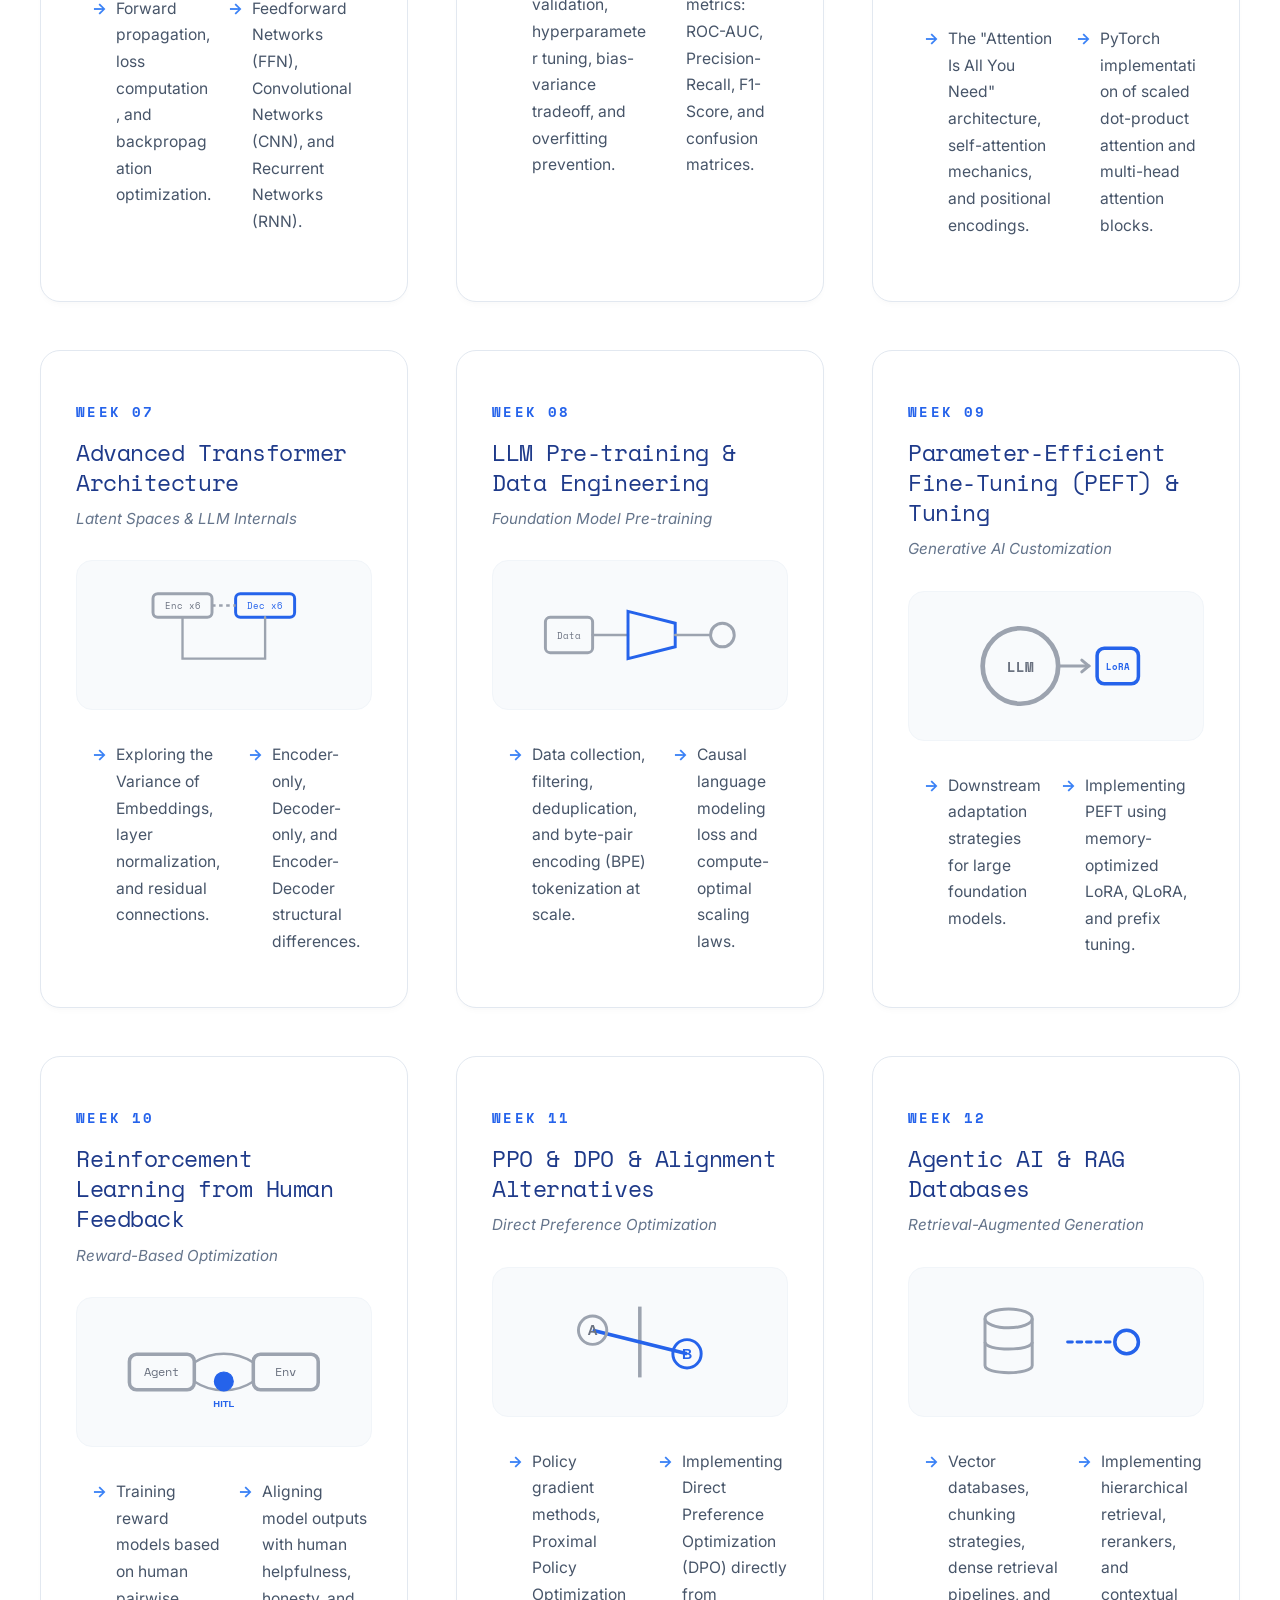
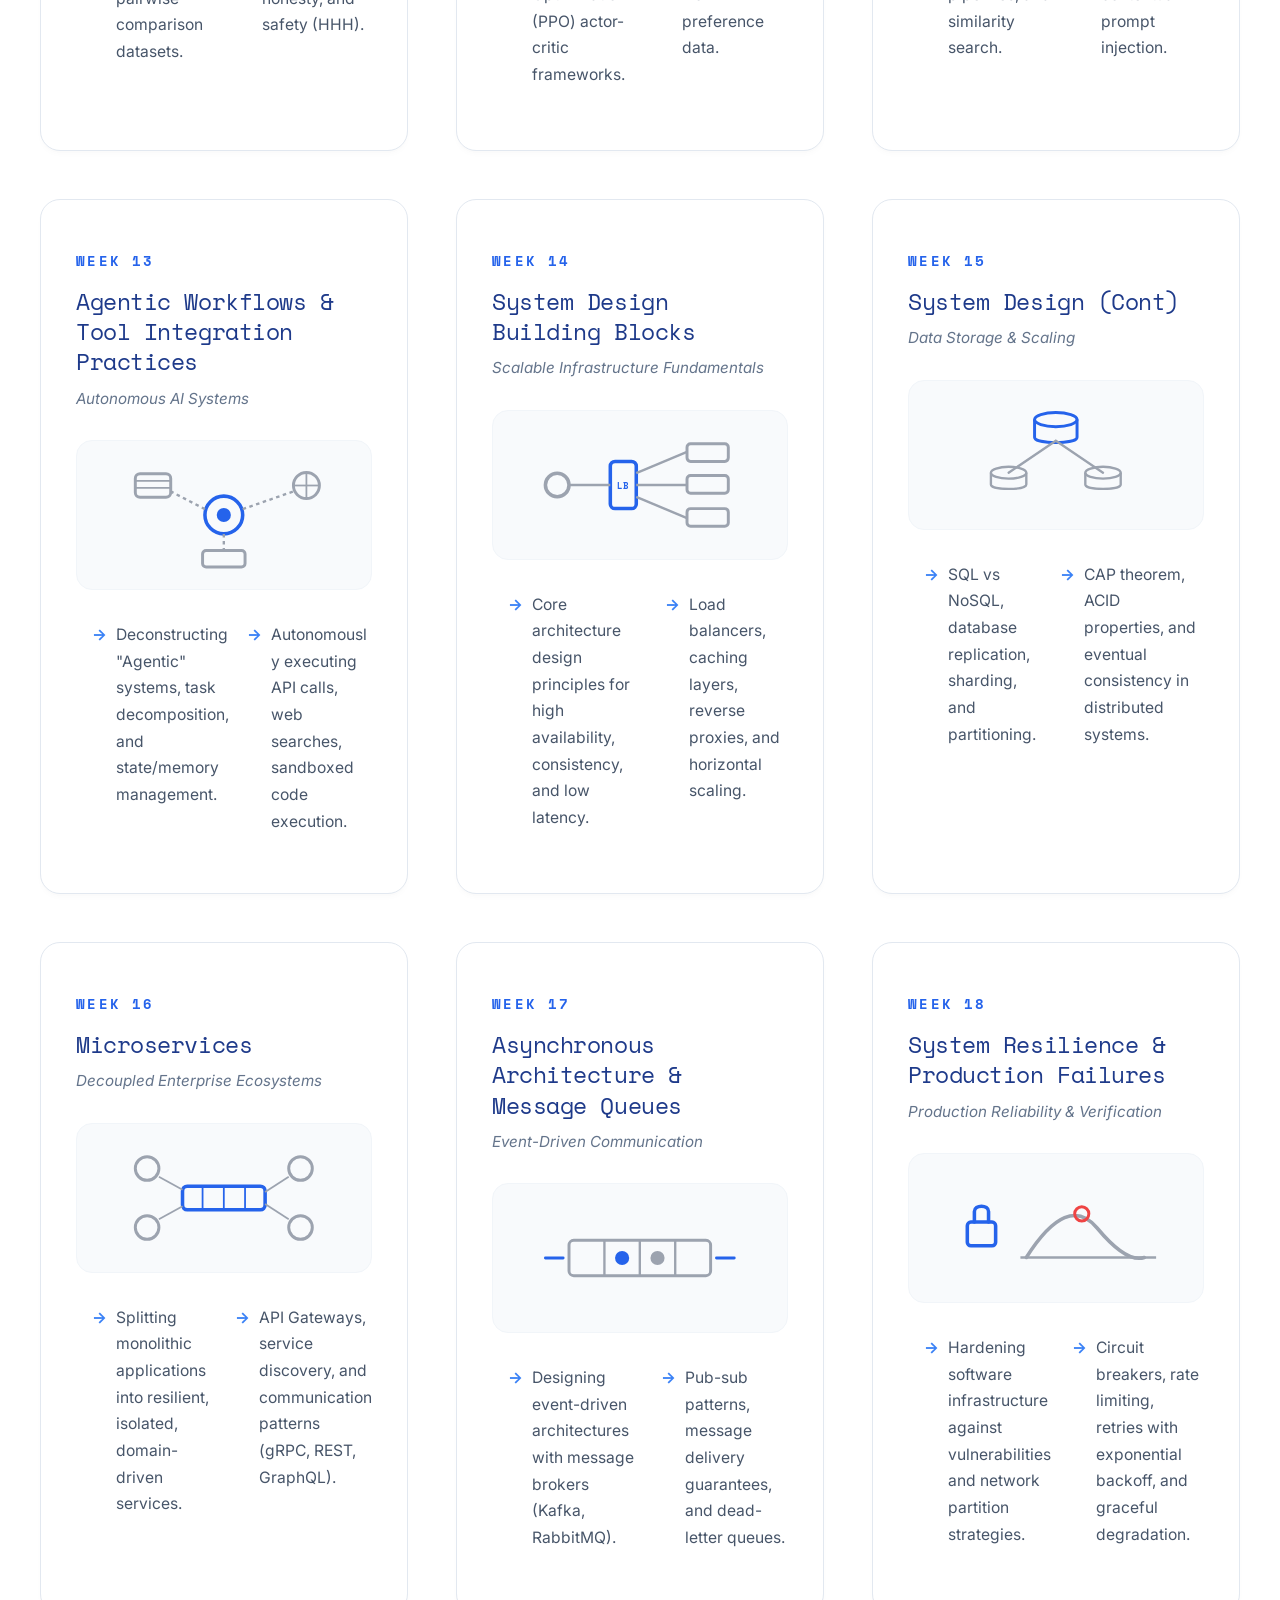
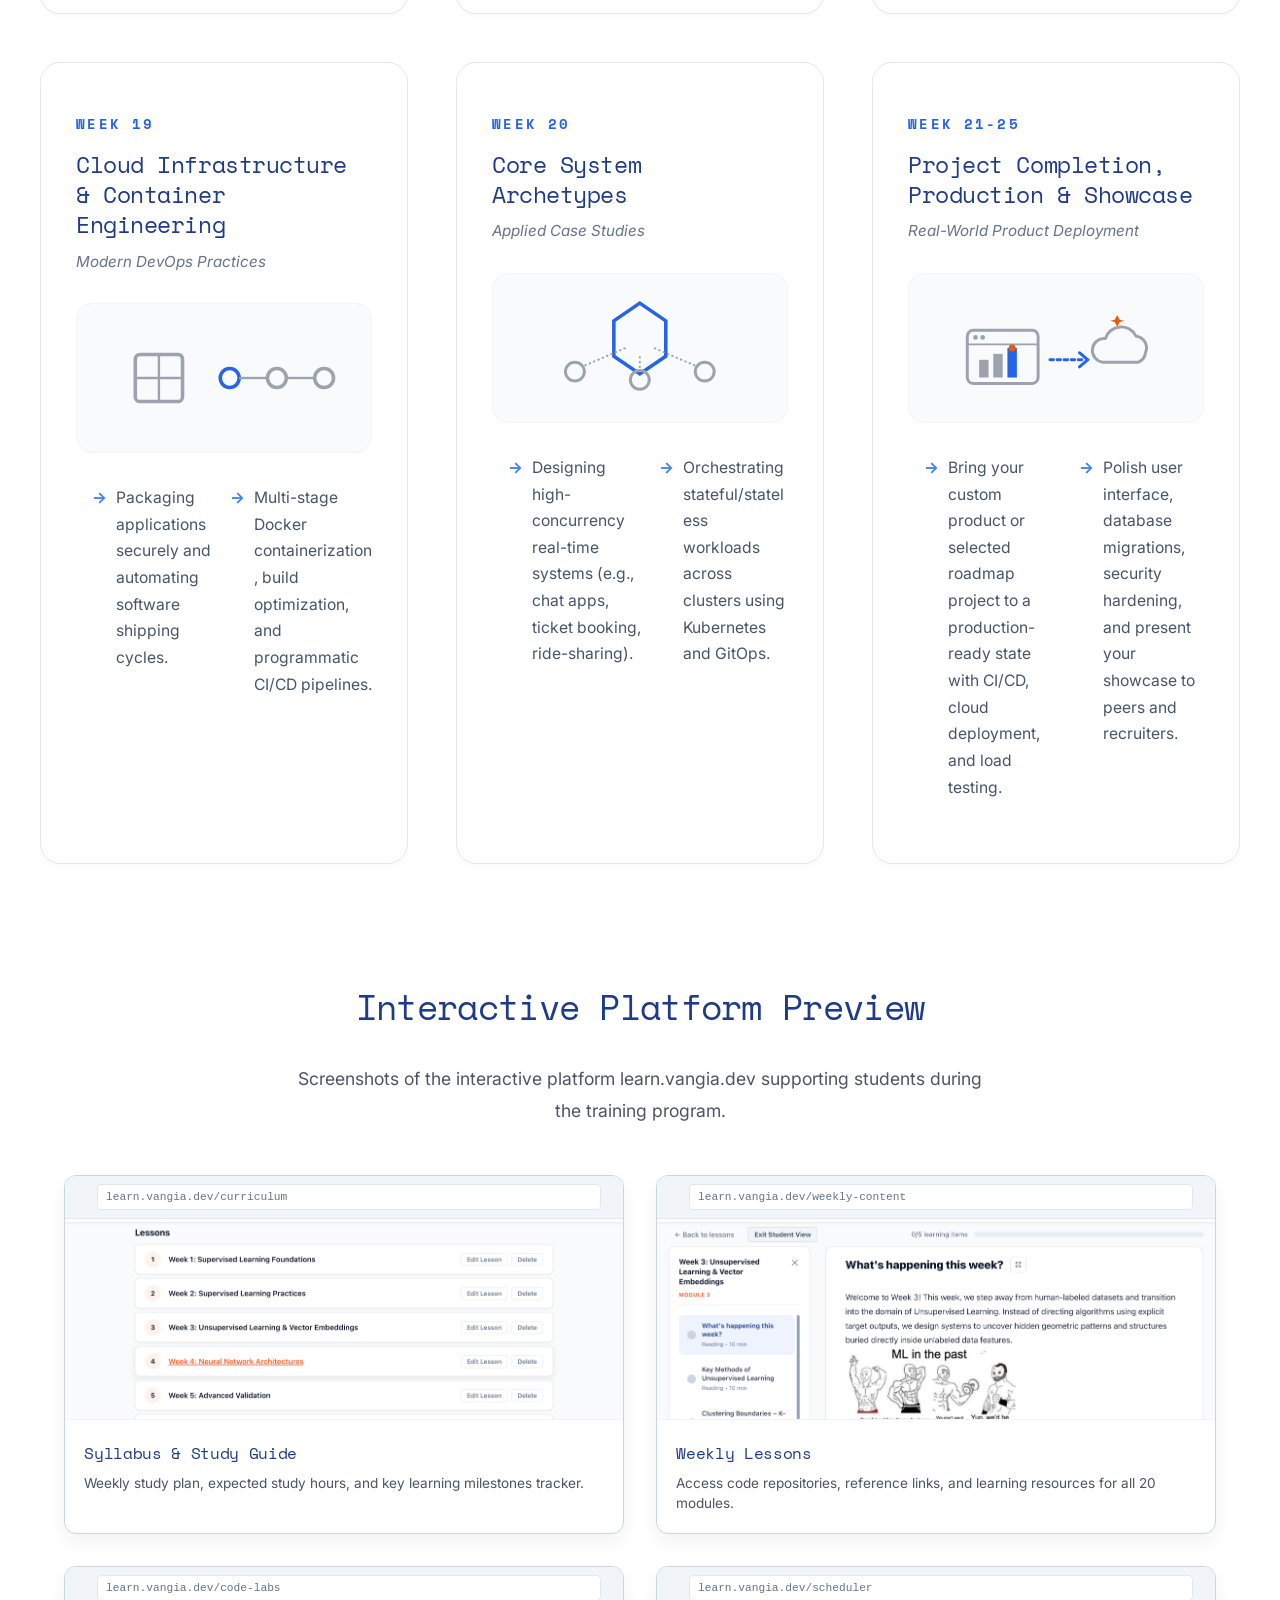
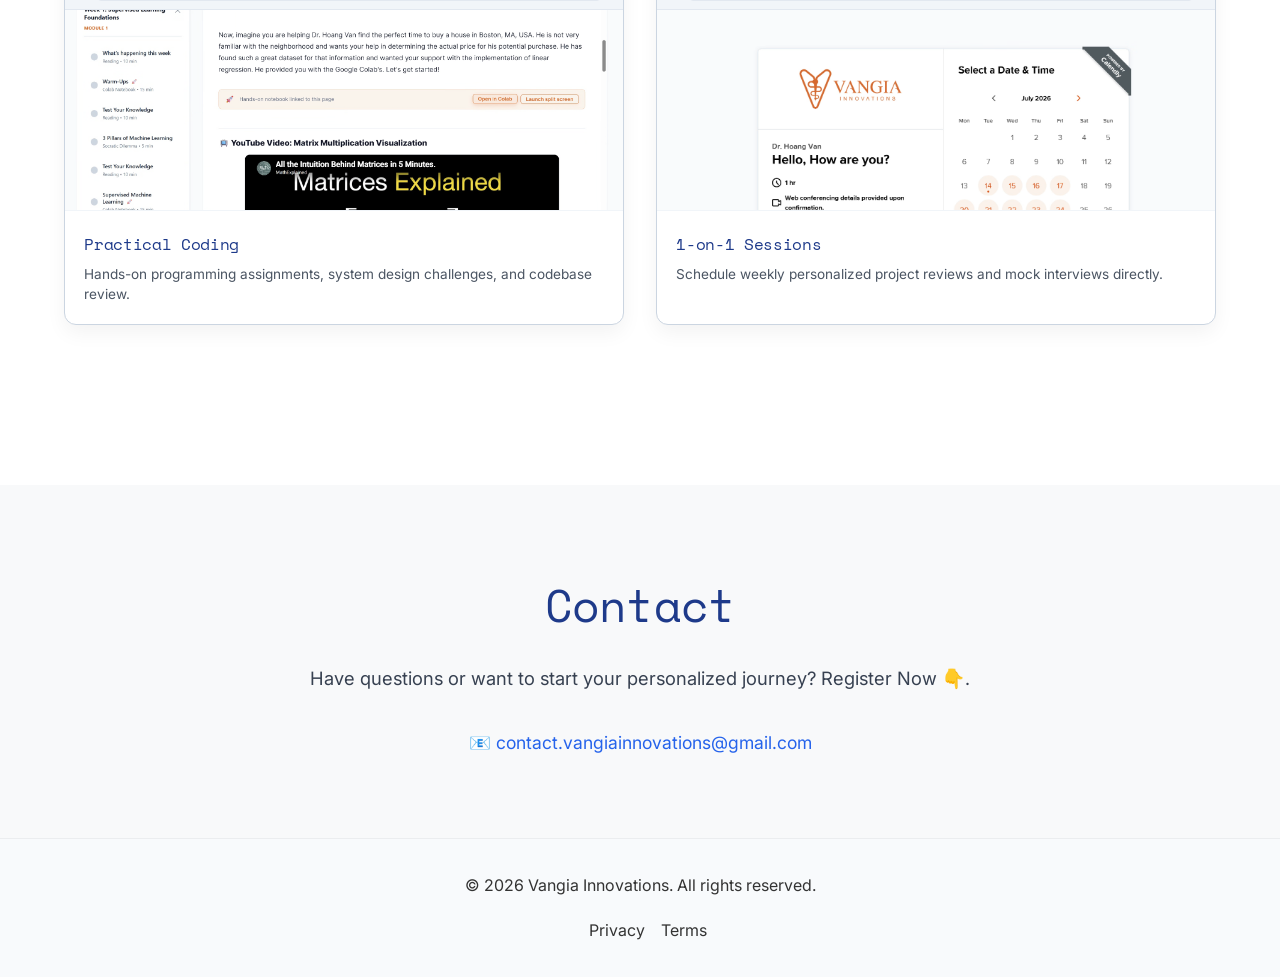
==== commit 71a5bfce: "updated the link to Hoang Van" ====
--- a/index.html
+++ b/index.html
@@ -4,7 +4,7 @@
 <head>
     <meta charset="UTF-8">
     <meta name="viewport" content="width=device-width, initial-scale=1.0">
-    <title>Vangia.io - 1-on-1 AI & Computer Science Mentorship | Dr. Hoang Van</title>
+    <title>Dr. Hoang Van | 1-on-1 AI & Computer Science Mentorship | Vangia.io</title>
     
     <!-- Primary SEO Meta Tags -->
     <meta name="description" content="Chương trình đào tạo Khoa học Máy tính & AI 6 tháng 1-kèm-1 trực tiếp với TS. Hoàng Văn. Intensive 6-Month 1-on-1 AI & CS Mentorship by Dr. Hoang Van (PhD). Master ML, LLMs, RAG, Agentic AI & System Design. Non-IT friendly.">
@@ -42,23 +42,27 @@
       "@context": "https://schema.org",
       "@graph": [
         {
-          "@type": "EducationalOrganization",
+          "@type": ["Organization", "EducationalOrganization"],
           "@id": "https://vangia.io/#organization",
           "name": "Vangia Innovations",
           "url": "https://vangia.io/",
           "logo": "https://vangia.io/img/logo.jpeg",
           "founder": {
-            "@type": "Person",
-            "name": "Dr. Hoang Van",
-            "jobTitle": "Founder & Lead Mentor",
-            "sameAs": [
-              "https://scholar.google.com/citations?user=-ipwYRsAAAAJ&hl=en",
-              "https://www.linkedin.com/in/hoangnhvan"
-            ]
+            "@id": "https://vangia.io"
           },
           "sameAs": [
             "https://www.linkedin.com/in/hoangnhvan"
           ]
+        },
+        {
+          "@type": "WebSite",
+          "@id": "https://vangia.io/#website",
+          "url": "https://vangia.io/",
+          "name": "Vangia.io",
+          "alternateName": ["Vangia Innovations", "Vangia"],
+          "publisher": {
+            "@id": "https://vangia.io/#organization"
+          }
         },
         {
           "@type": "Course",
@@ -67,9 +71,7 @@
           "alternateName": "Chương Trình Đào Tạo Khoa Học Máy Tính & AI 1-Kèm-1",
           "description": "Intensive 6-month AI and Computer Science training program with weekly 2-hour 1-on-1 sessions by Dr. Hoang Van (PhD). 5 months of roadmap learning plus Month 6 dedicated to project completion & showcase. Students gain full access to the project list or can build their own custom product from Day 1. Covering ML, Neural Networks, Transformers from scratch, LLM Fine-Tuning (PEFT/LoRA), RLHF/DPO, RAG, Agentic AI, and System Design.",
           "provider": {
-            "@type": "Organization",
-            "name": "Vangia Innovations",
-            "url": "https://vangia.io/"
+            "@id": "https://vangia.io/#organization"
           },
           "educationalCredentialAwarded": "AI & Computer Science Certificate of Completion",
           "hasCourseInstance": {
@@ -77,9 +79,7 @@
             "courseMode": "Online, 1-on-1 Mentorship",
             "duration": "P6M",
             "instructor": {
-              "@type": "Person",
-              "name": "Dr. Hoang Van",
-              "description": "PhD in Computer Science/Tech, Founder of Vangia Innovations"
+              "@id": "https://vangia.io"
             }
           },
           "offers": {
@@ -94,6 +94,44 @@
       ]
     }
     </script>
+
+    <!-- Person Schema for Dr. Hoang Van -->
+    <script type="application/ld+json">
+    {
+      "@context": "https://schema.org",
+      "@type": "Person",
+      "@id": "https://vangia.io",
+      "name": "Hoang Van",
+      "givenName": "Hoang",
+      "familyName": "Van",
+      "honorificPrefix": "Dr.",
+      "url": "https://vangia.io",
+      "jobTitle": "Lecturer",
+      "worksFor": {
+        "@type": "CollegeOrUniversity",
+        "name": "RMIT University Vietnam",
+        "sameAs": [
+          "https://rmit.edu.vn",
+          "https://wikipedia.org"
+        ]
+      },
+      "sameAs": [
+        "https://rmit.edu.vn/profiles/v/hoang-van3",
+        "https://scholar.google.com/citations?user=-ipwYRsAAAAJ&hl=en",
+        "https://www.linkedin.com/in/hoangnhvan"
+      ],
+      "mainEntityOfPage": "https://vangia.io"
+    }
+    </script>
+
+    <!-- Favicon & Device Icons for Google Bot & Browsers -->
+    <link rel="shortcut icon" href="/favicon.ico" type="image/x-icon">
+    <link rel="icon" href="/favicon.ico" type="image/x-icon">
+    <link rel="icon" type="image/png" sizes="32x32" href="/img/favicon-32x32.png">
+    <link rel="icon" type="image/png" sizes="48x48" href="/img/favicon-48x48.png">
+    <link rel="icon" type="image/png" sizes="192x192" href="/img/android-chrome-192x192.png">
+    <link rel="icon" type="image/png" sizes="512x512" href="/img/android-chrome-512x512.png">
+    <link rel="apple-touch-icon" sizes="180x180" href="/img/apple-touch-icon.png">
 
     <link rel="stylesheet" href="styles.css?v=1.0.16">
     <style>
@@ -239,9 +277,9 @@
                     <span class="lang-divider">|</span>
                     <button class="lang-btn btn-vi" onclick="setLanguage('vi')">🇻🇳</button>
                 </div>
-                <a href="https://learn.vangia.dev/login" target="_blank" rel="noopener noreferrer"
+                <a href="index.html#drhoangvan"
                     class="vangia-learn-btn">
-                    Vangia Learn
+                    Dr. Hoang Van
                     <svg width="14" height="14" viewBox="0 0 24 24" fill="none" stroke="currentColor" stroke-width="2.5"
                         stroke-linecap="round" stroke-linejoin="round" style="margin-left: 6px;">
                         <line x1="5" y1="12" x2="19" y2="12"></line>
@@ -502,7 +540,7 @@
         </div>
     </section>
 
-    <section id="company" class="about-company">
+    <section id="drhoangvan" class="about-company">
         <div class="about-company-container">
             <div class="about-company-image-wrapper">
                 <img src="img/hoangvan.jpeg" alt="Dr. Hoang Van" class="about-company-image">
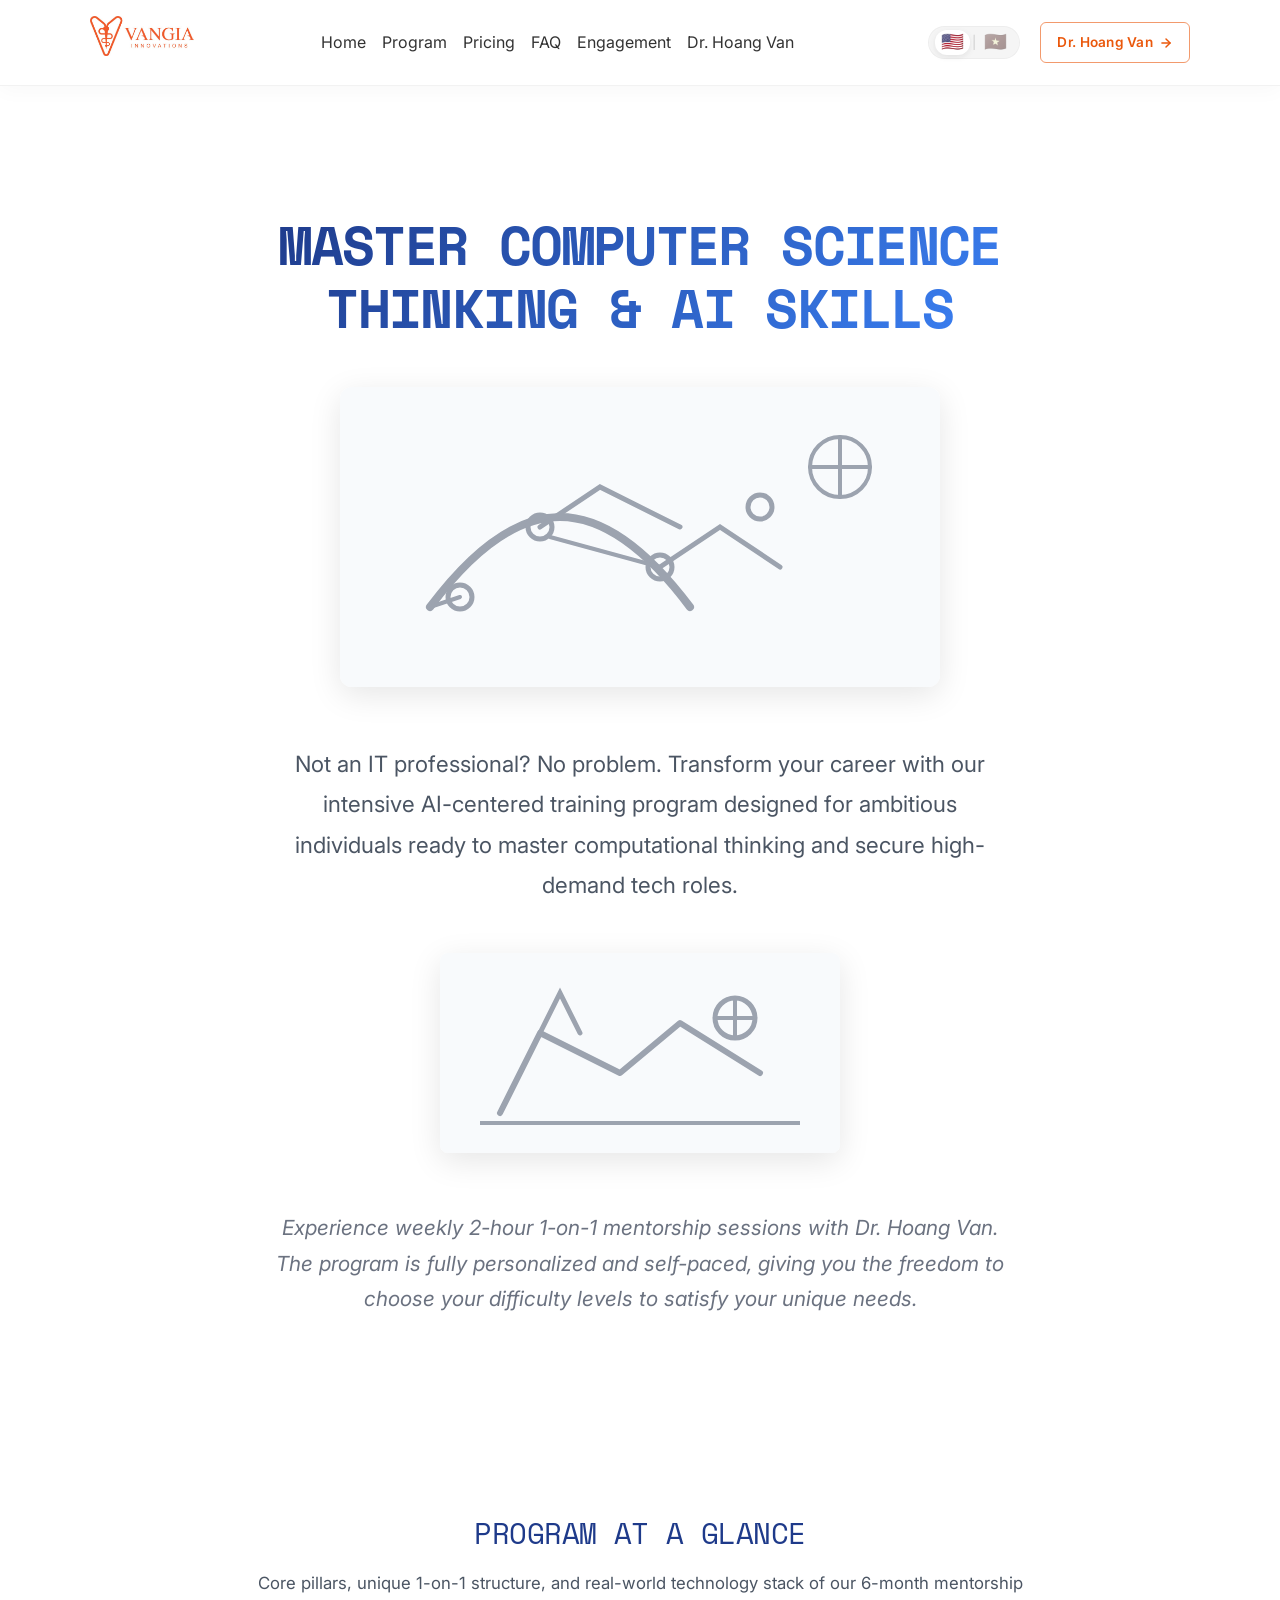
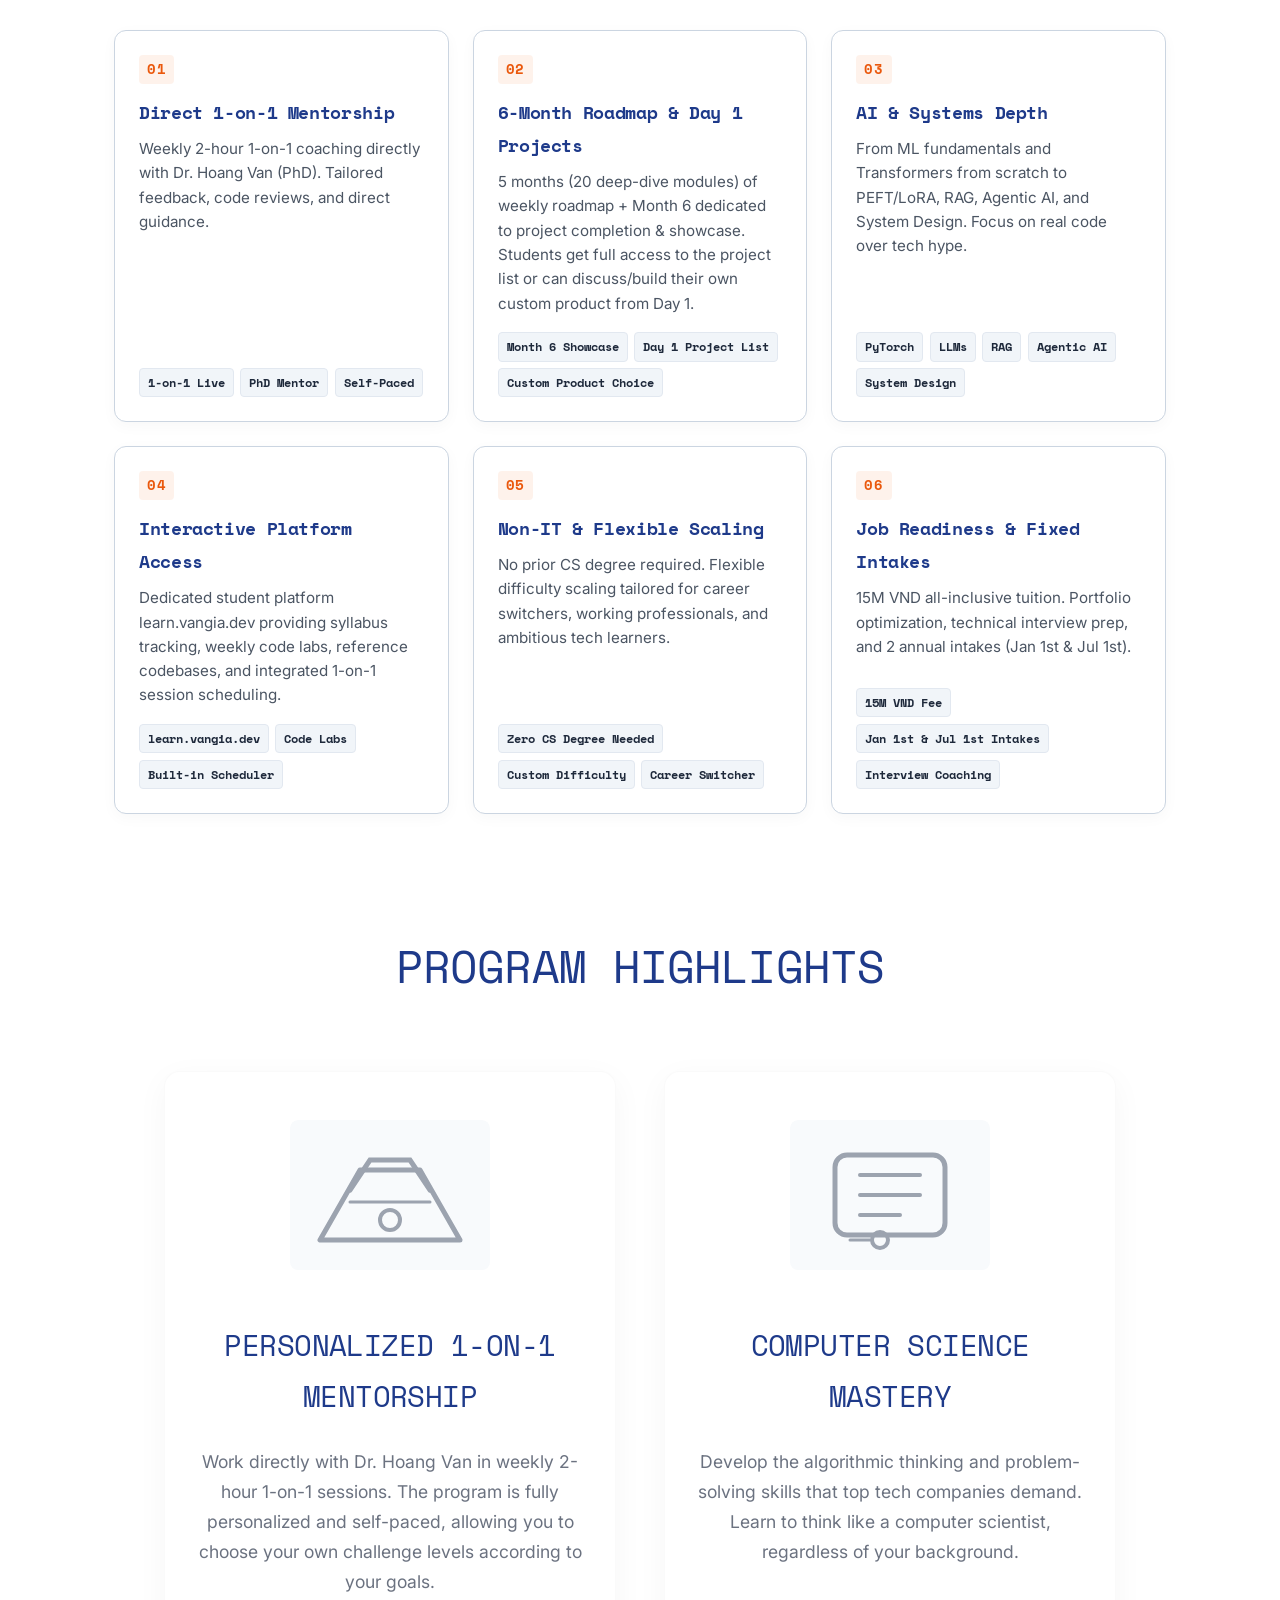
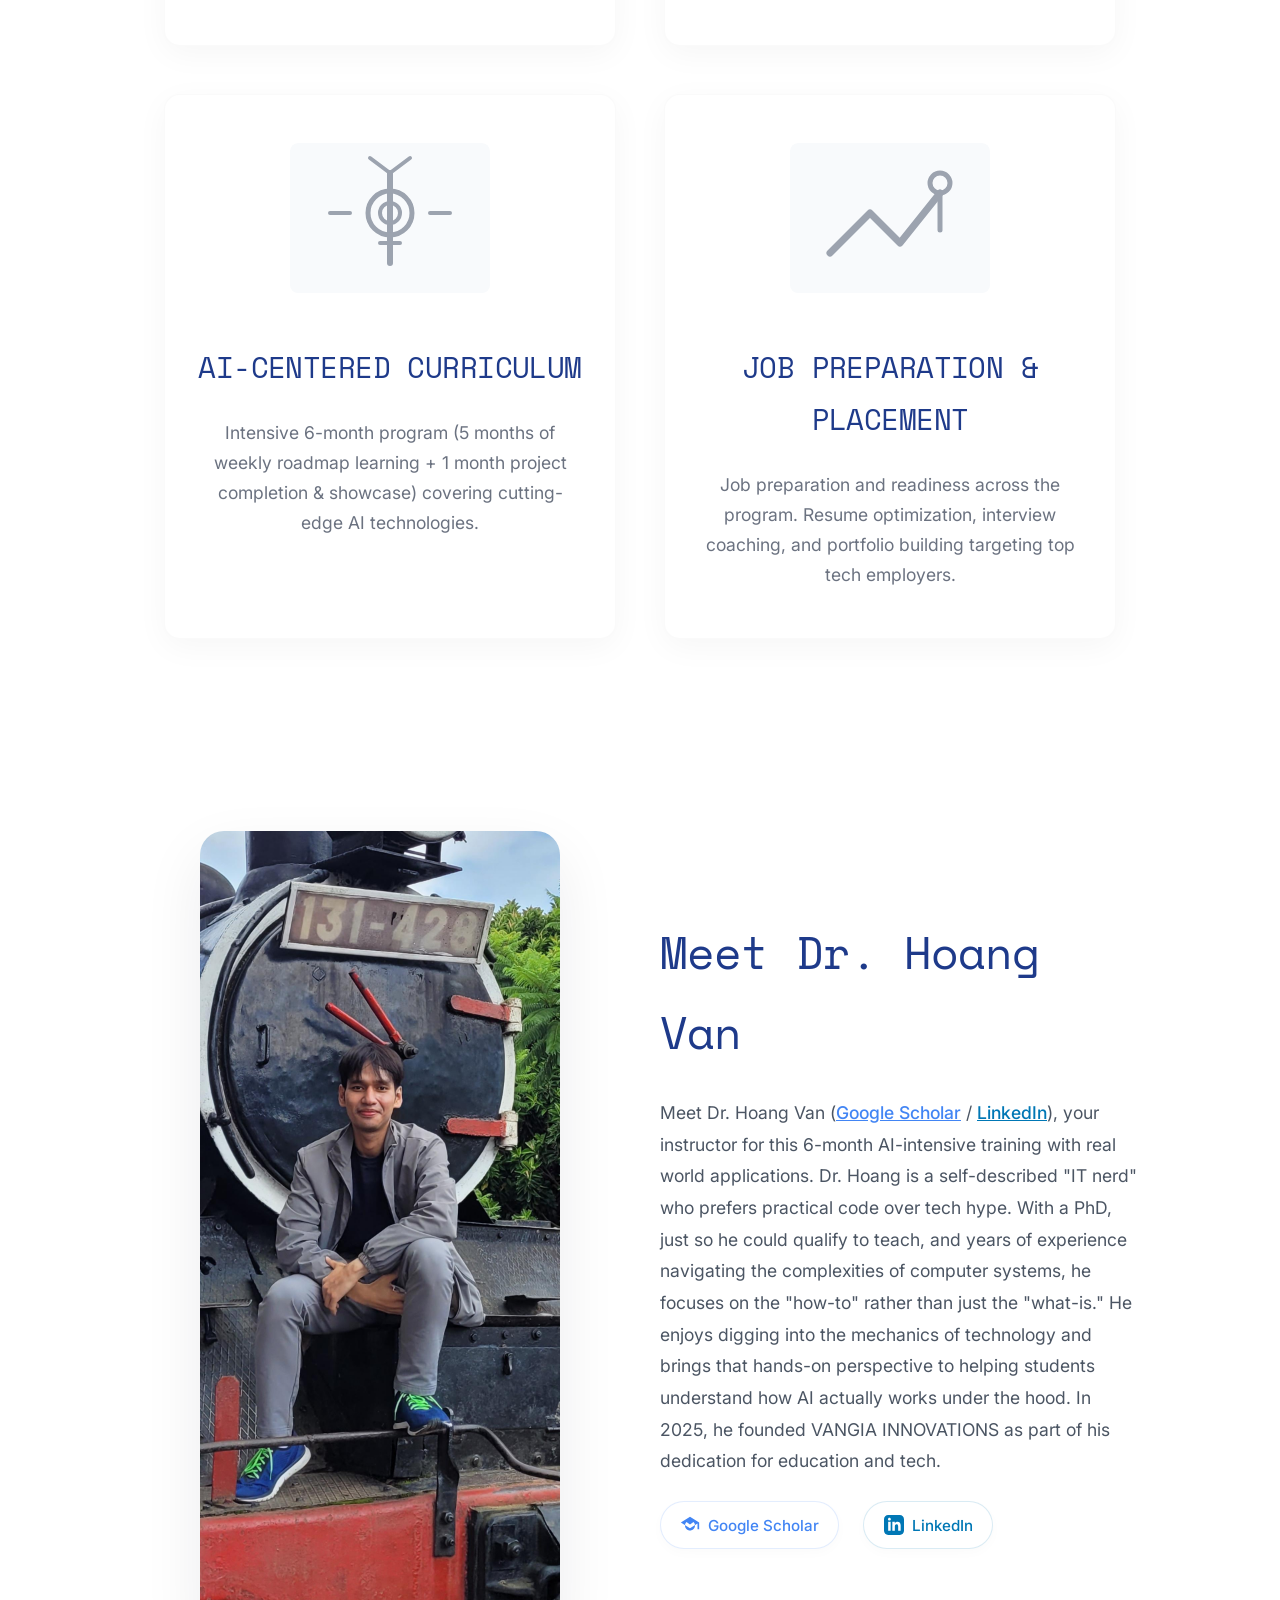
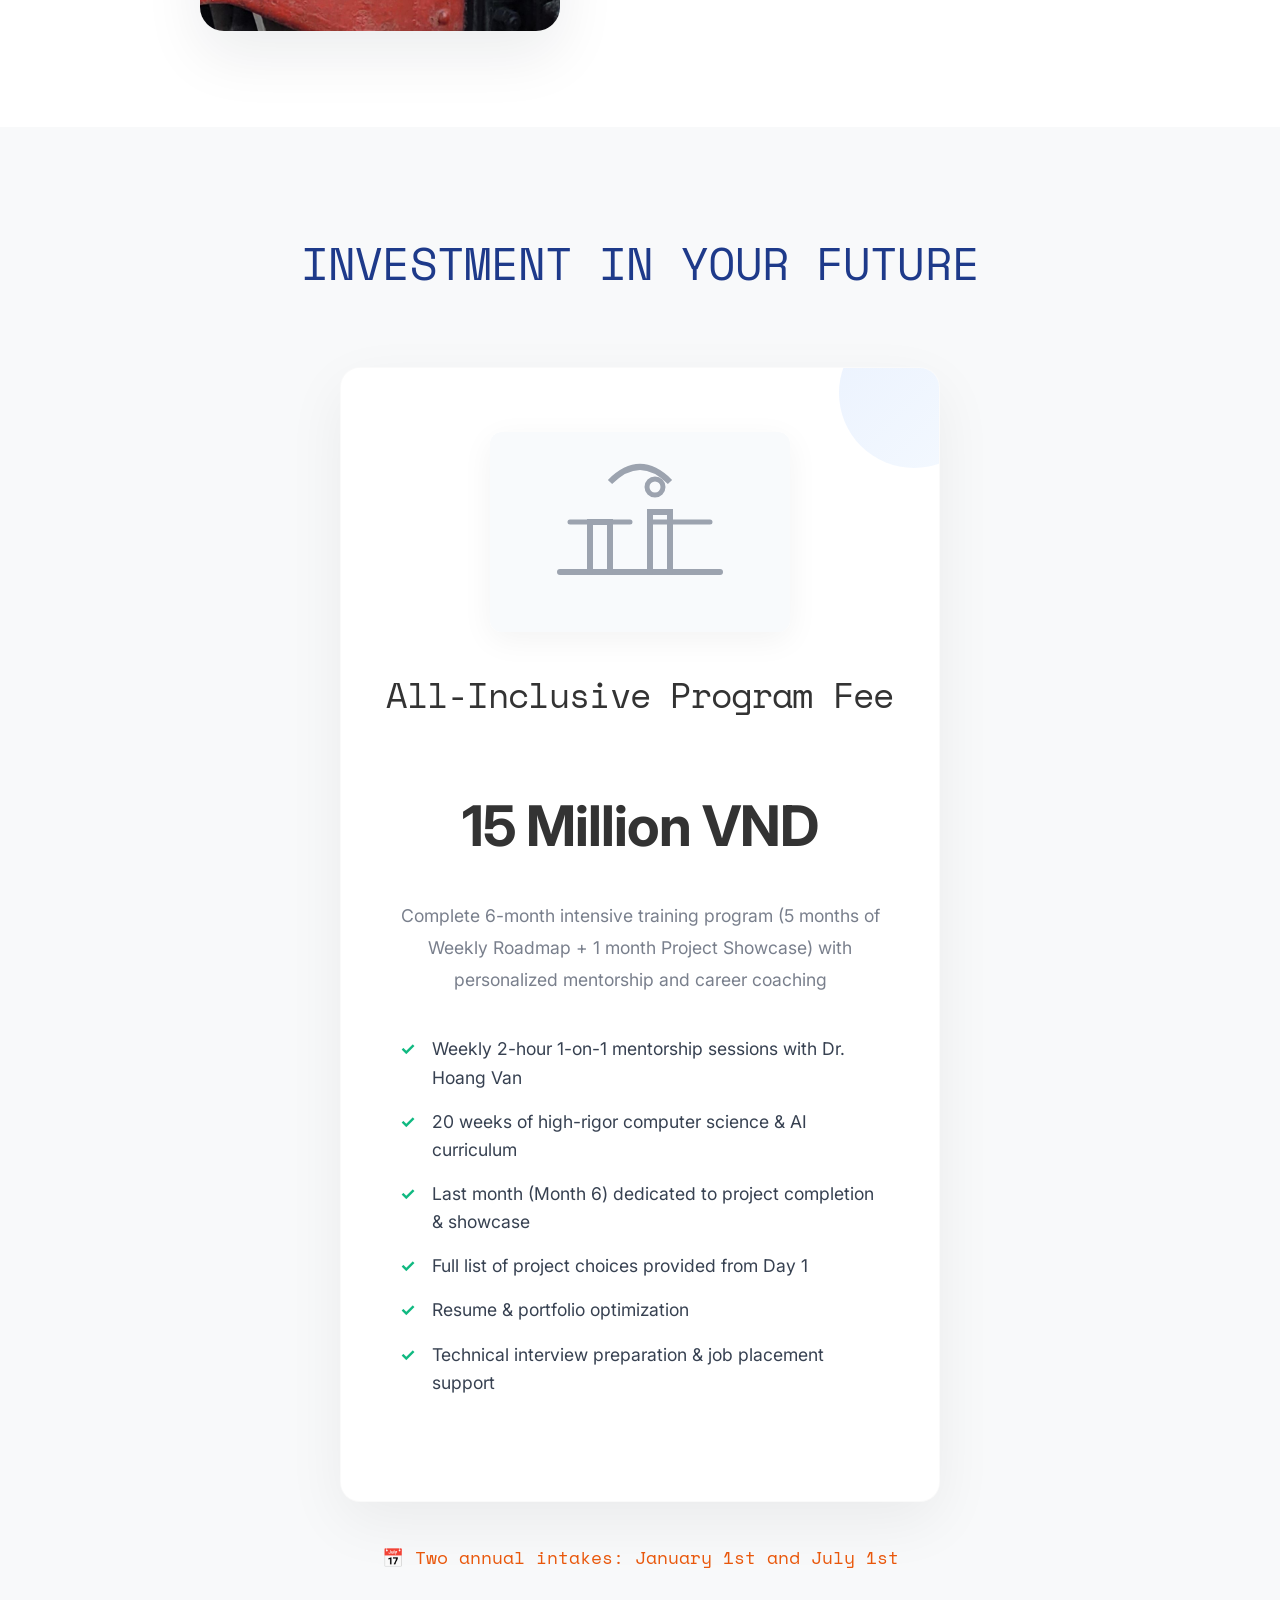
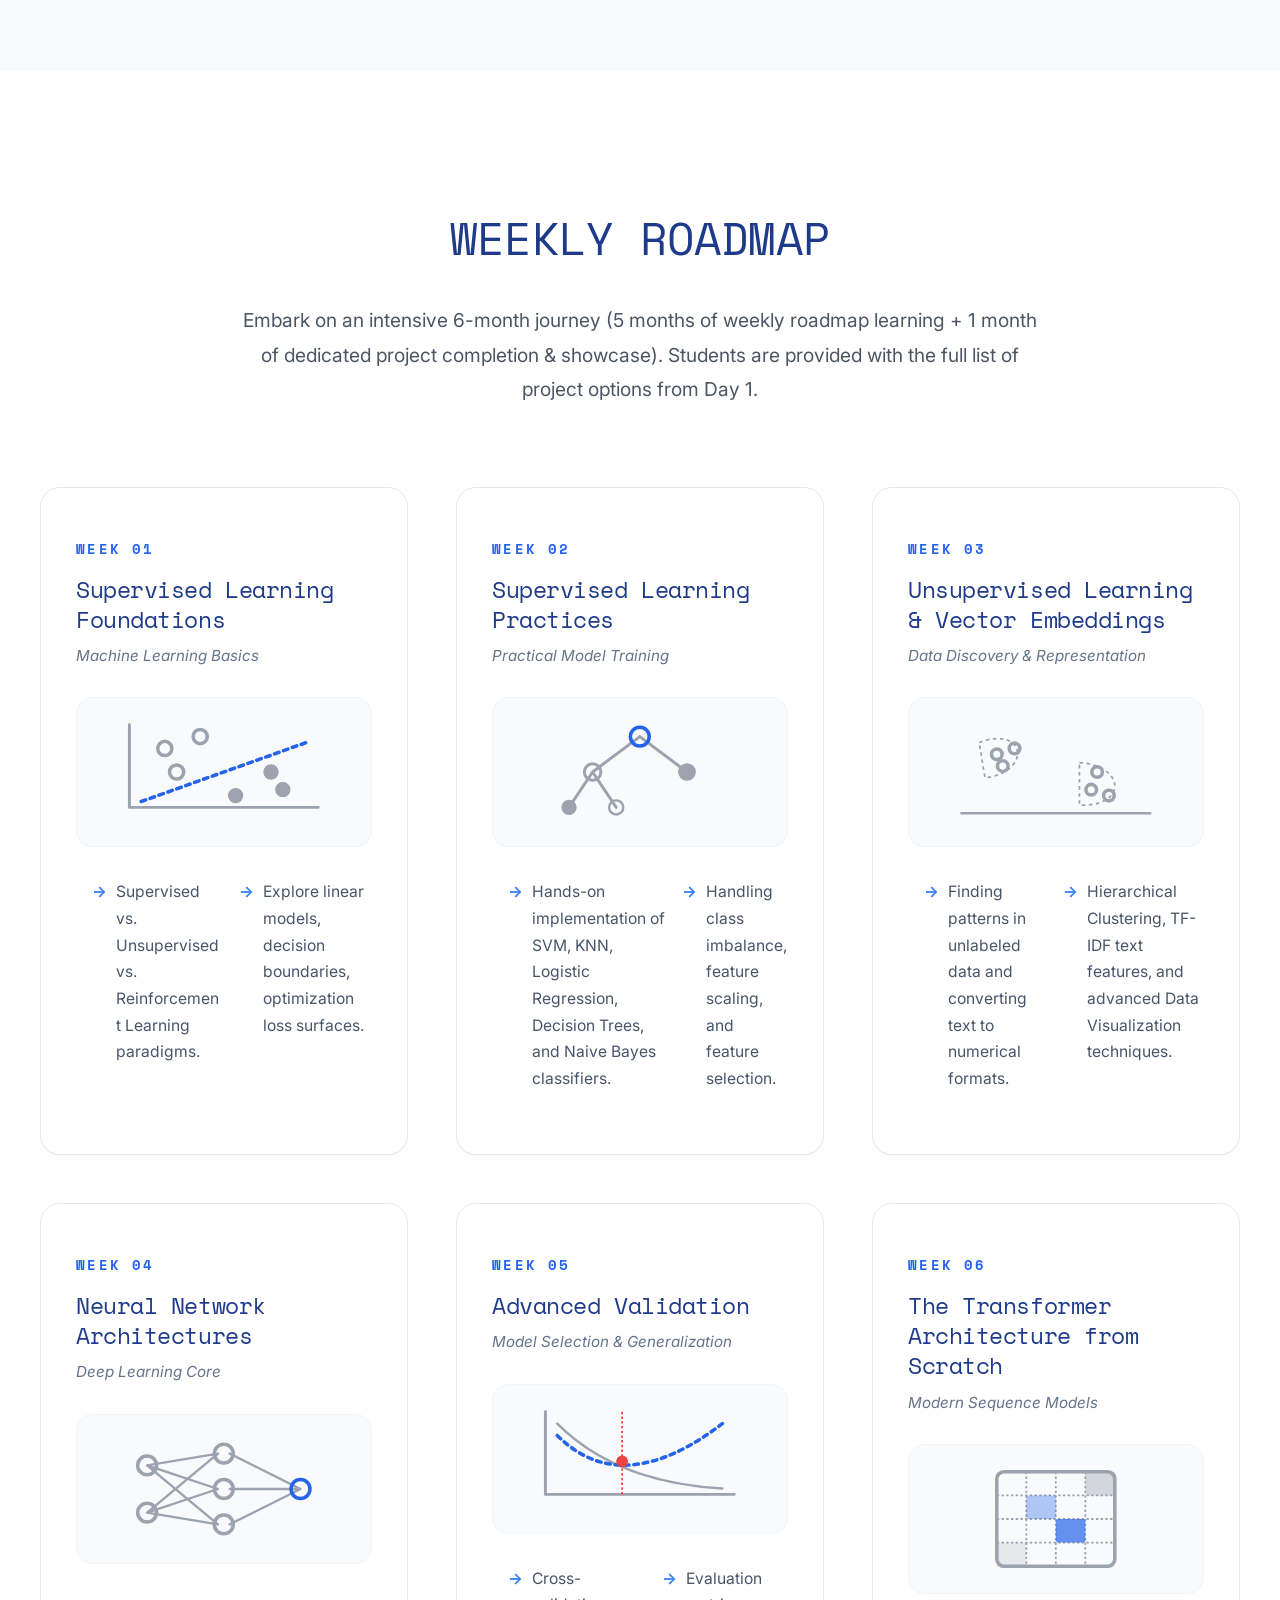
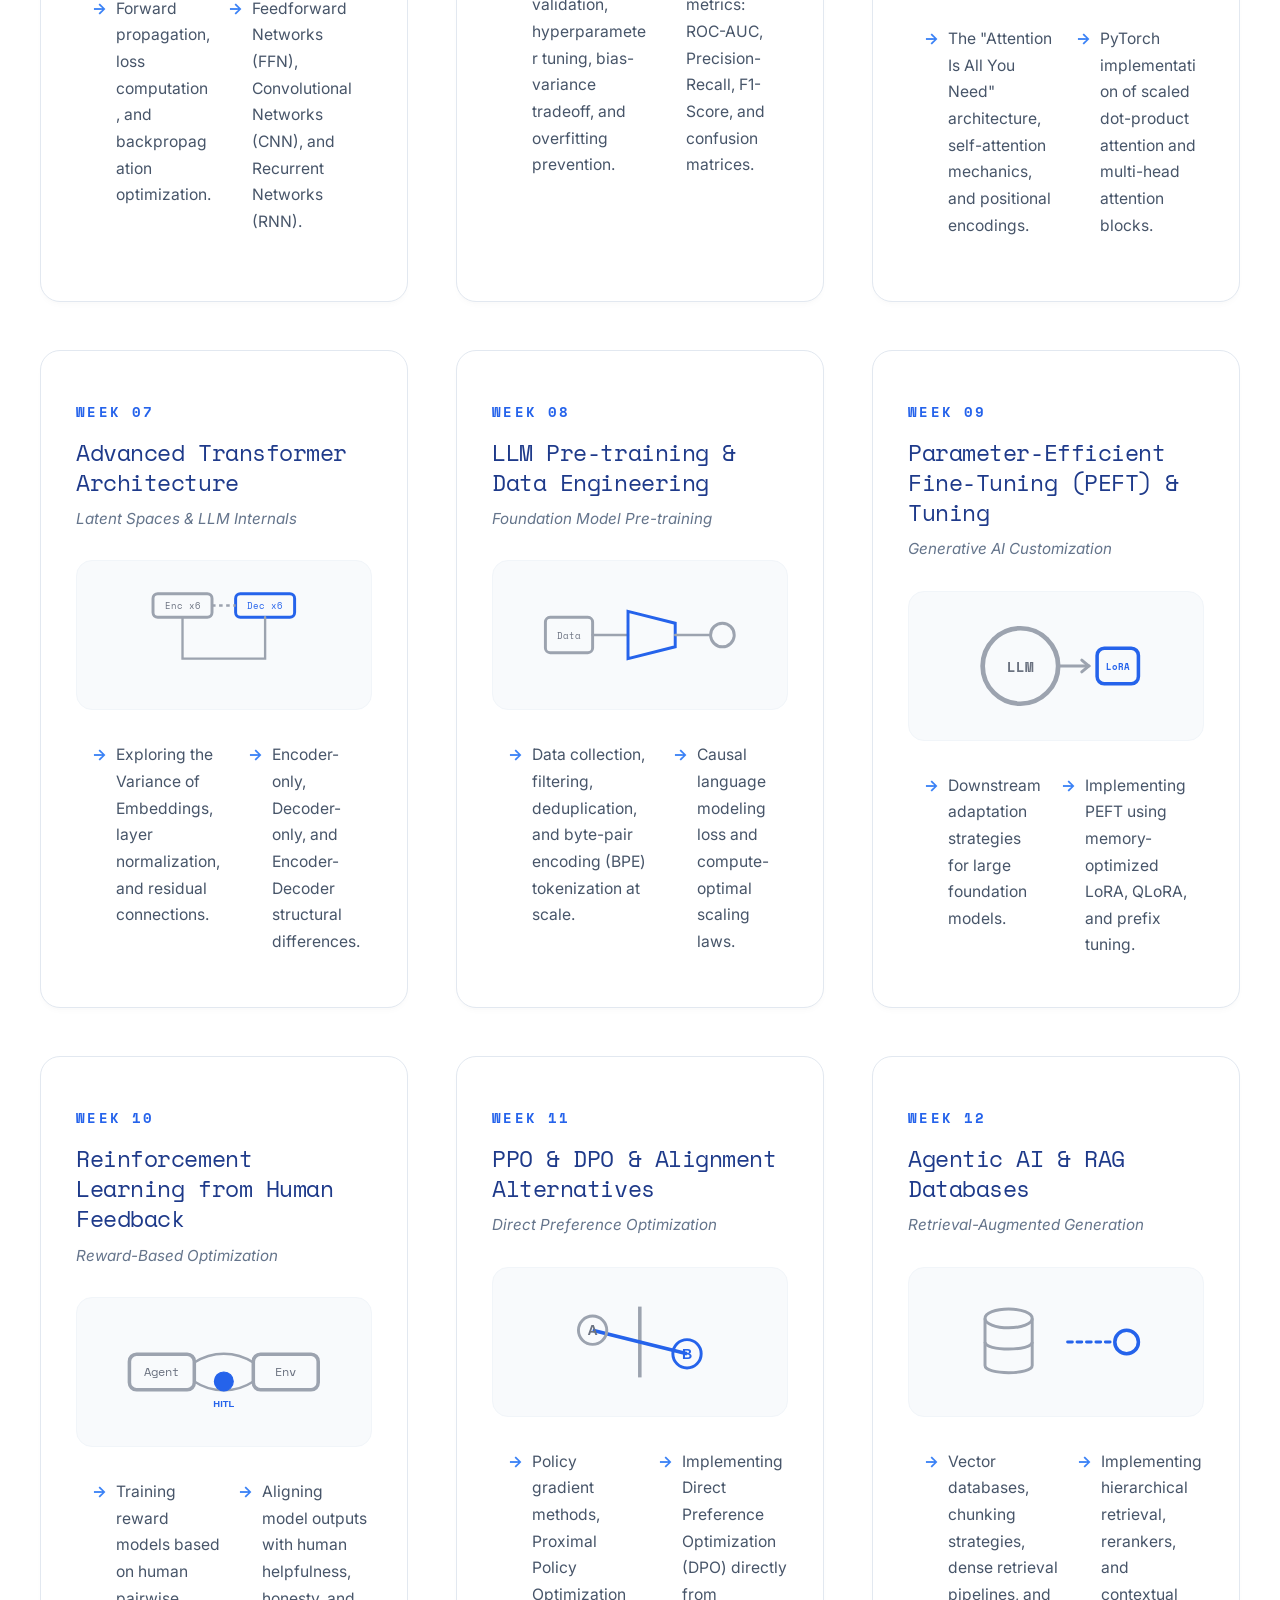
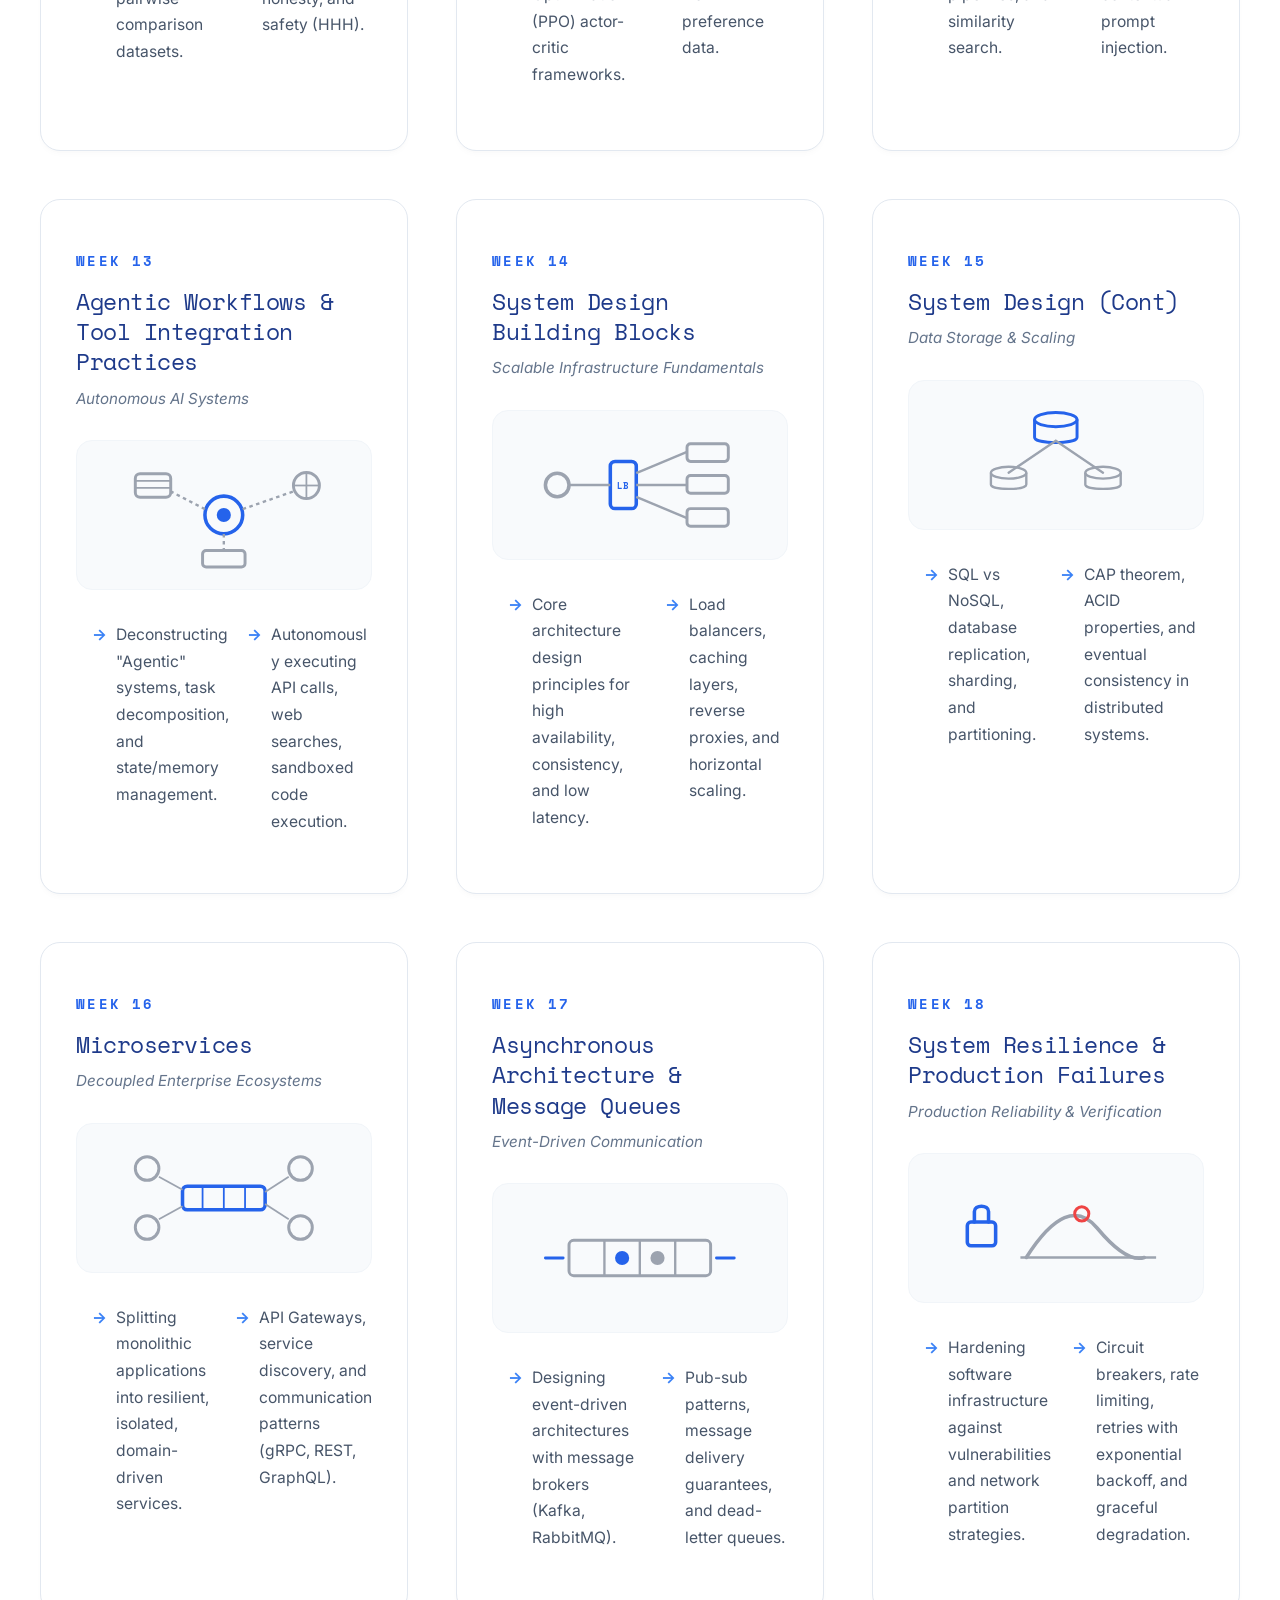
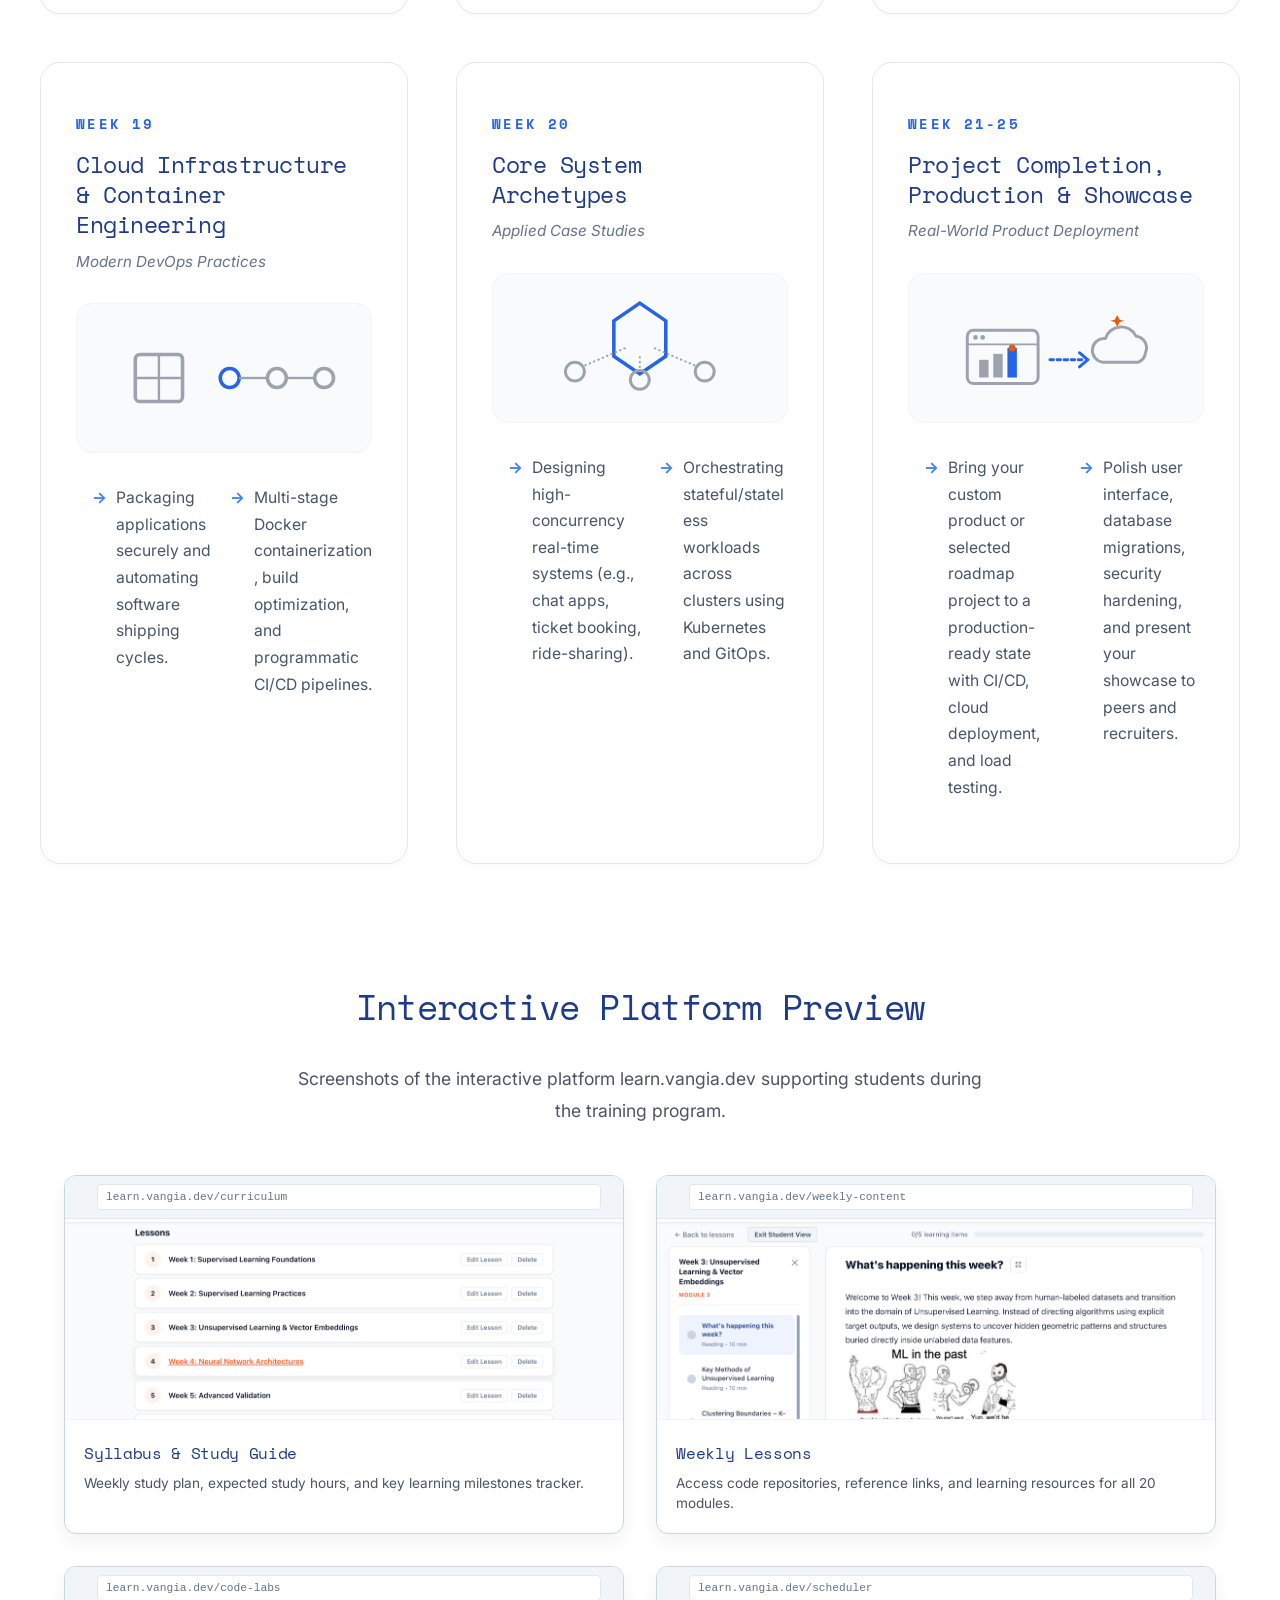
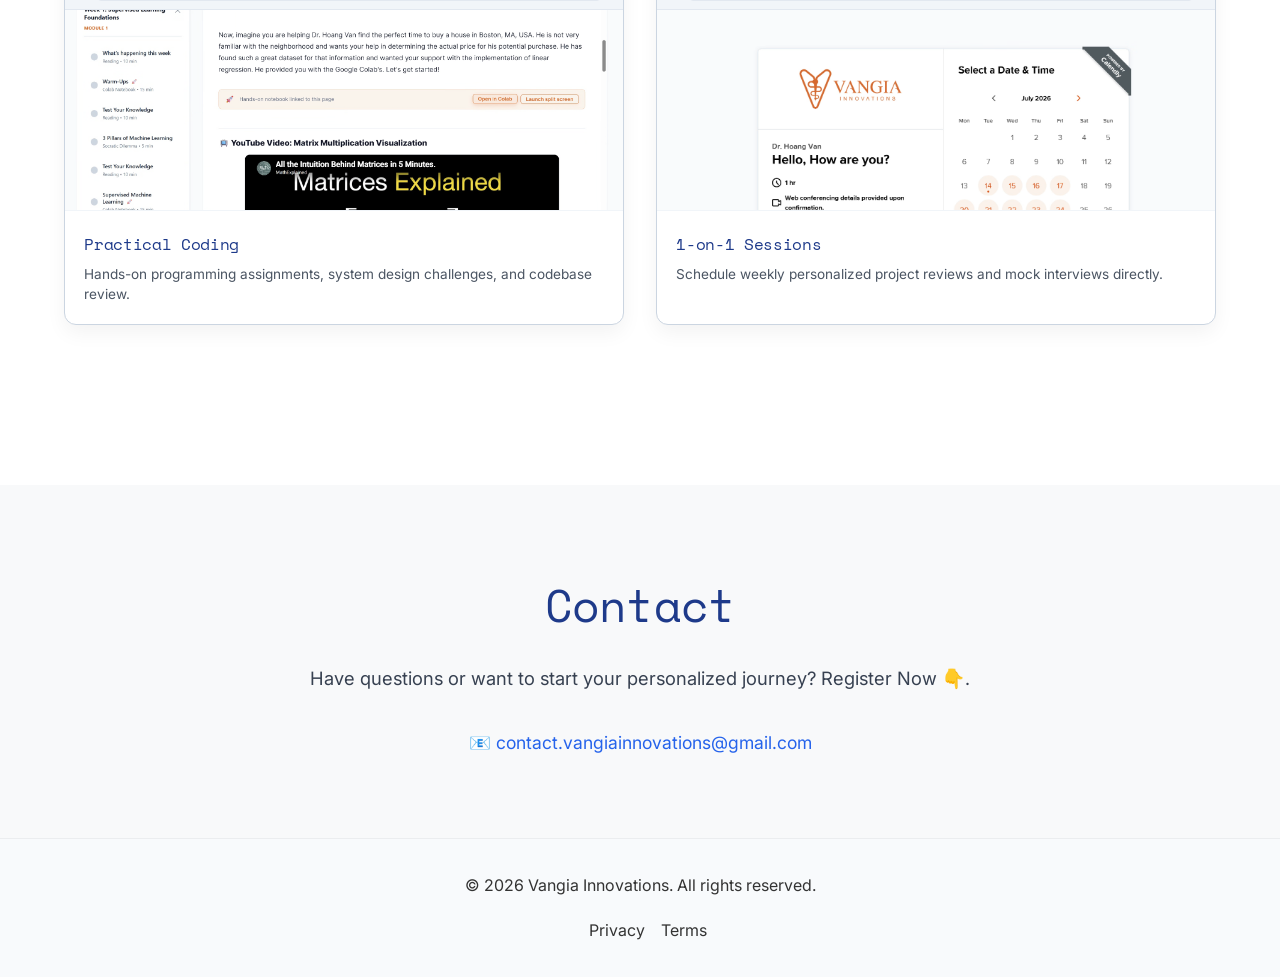
==== commit a4ab4c5c: "drhoang van is up" ====
--- a/index.html
+++ b/index.html
@@ -270,6 +270,7 @@
                 <li><a href="#pricing"><span class="en-text">Pricing</span><span class="vi-text">Học Phí</span></a></li>
                 <li><a href="faq.html"><span class="en-text">FAQ</span><span class="vi-text">FAQ</span></a></li>
                 <li><a href="engagement.html"><span class="en-text">Engagement</span><span class="vi-text">Kết Nối</span></a></li>
+                <li><a href="index.html#drhoangvan"><span class="en-text">Dr. Hoang Van</span><span class="vi-text">TS. Hoàng Văn</span></a></li>
             </ul>
             <div class="nav-right-group">
                 <div class="lang-switcher">
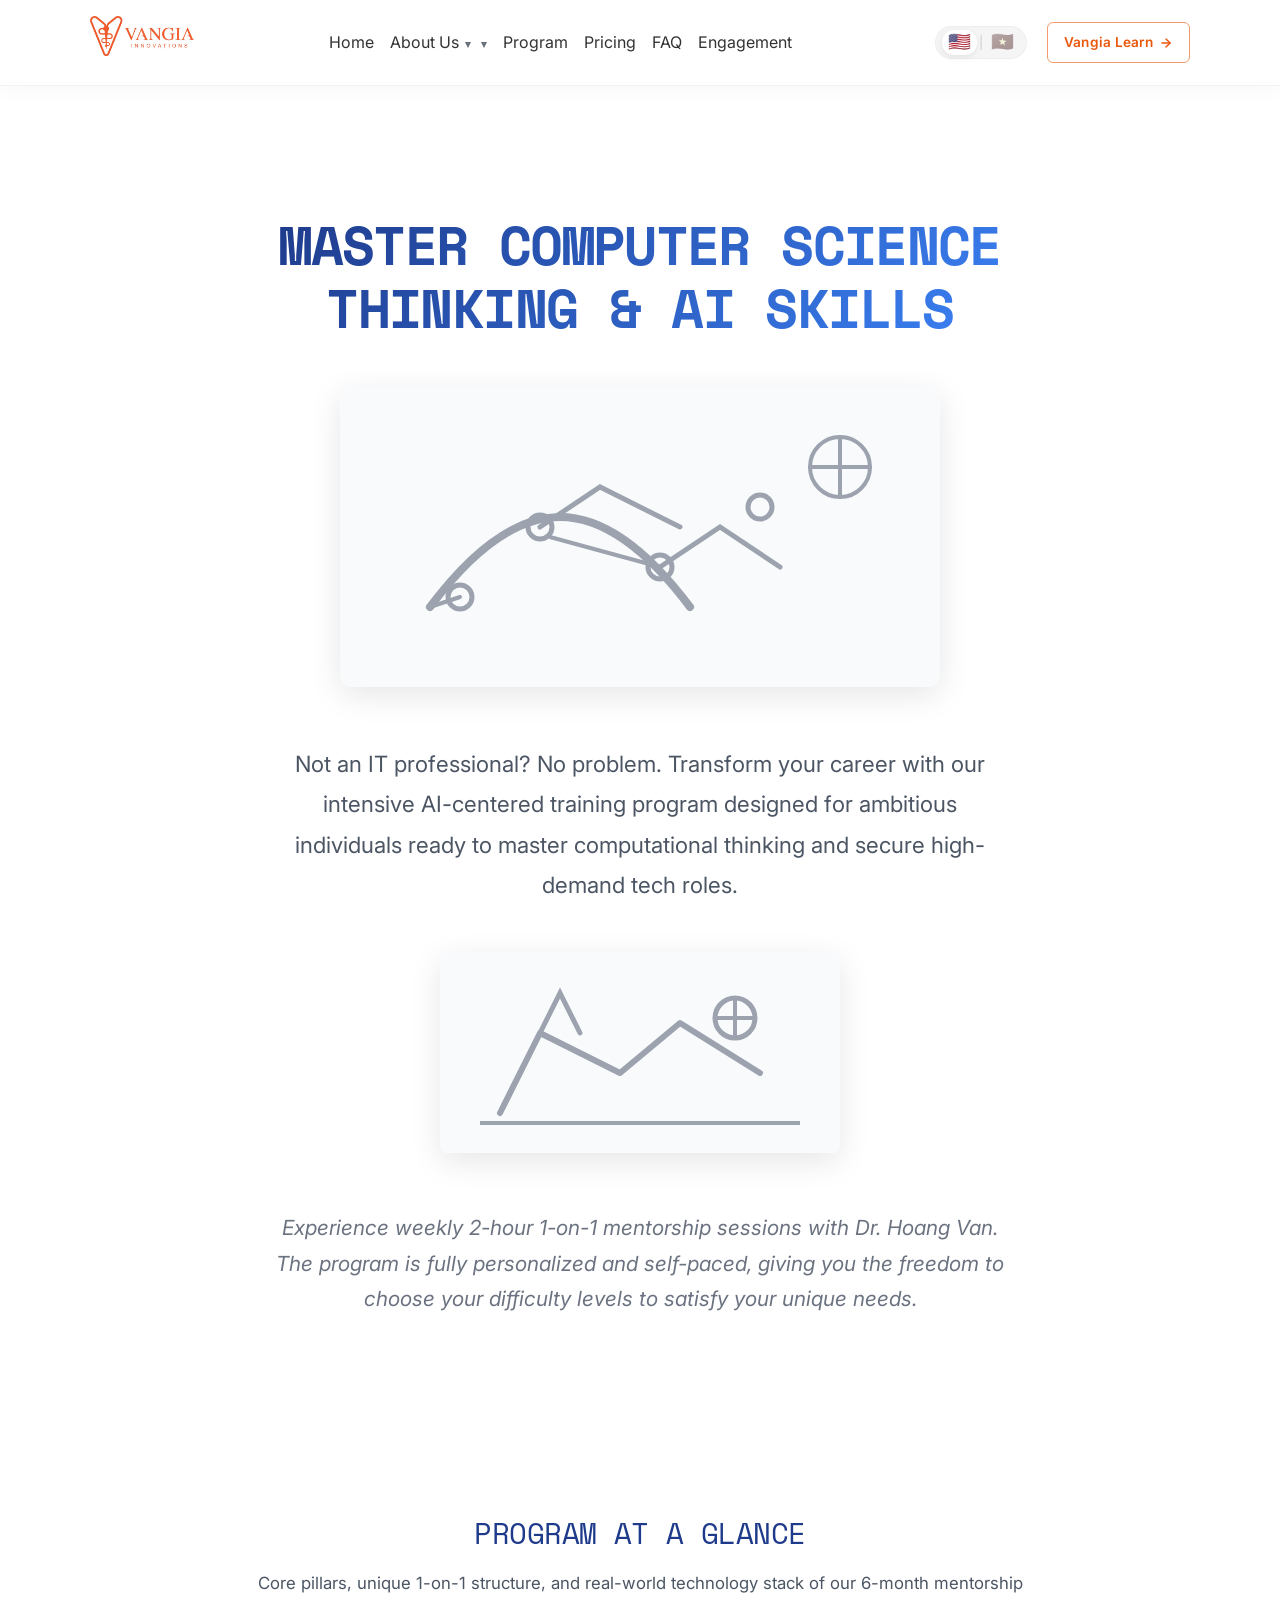
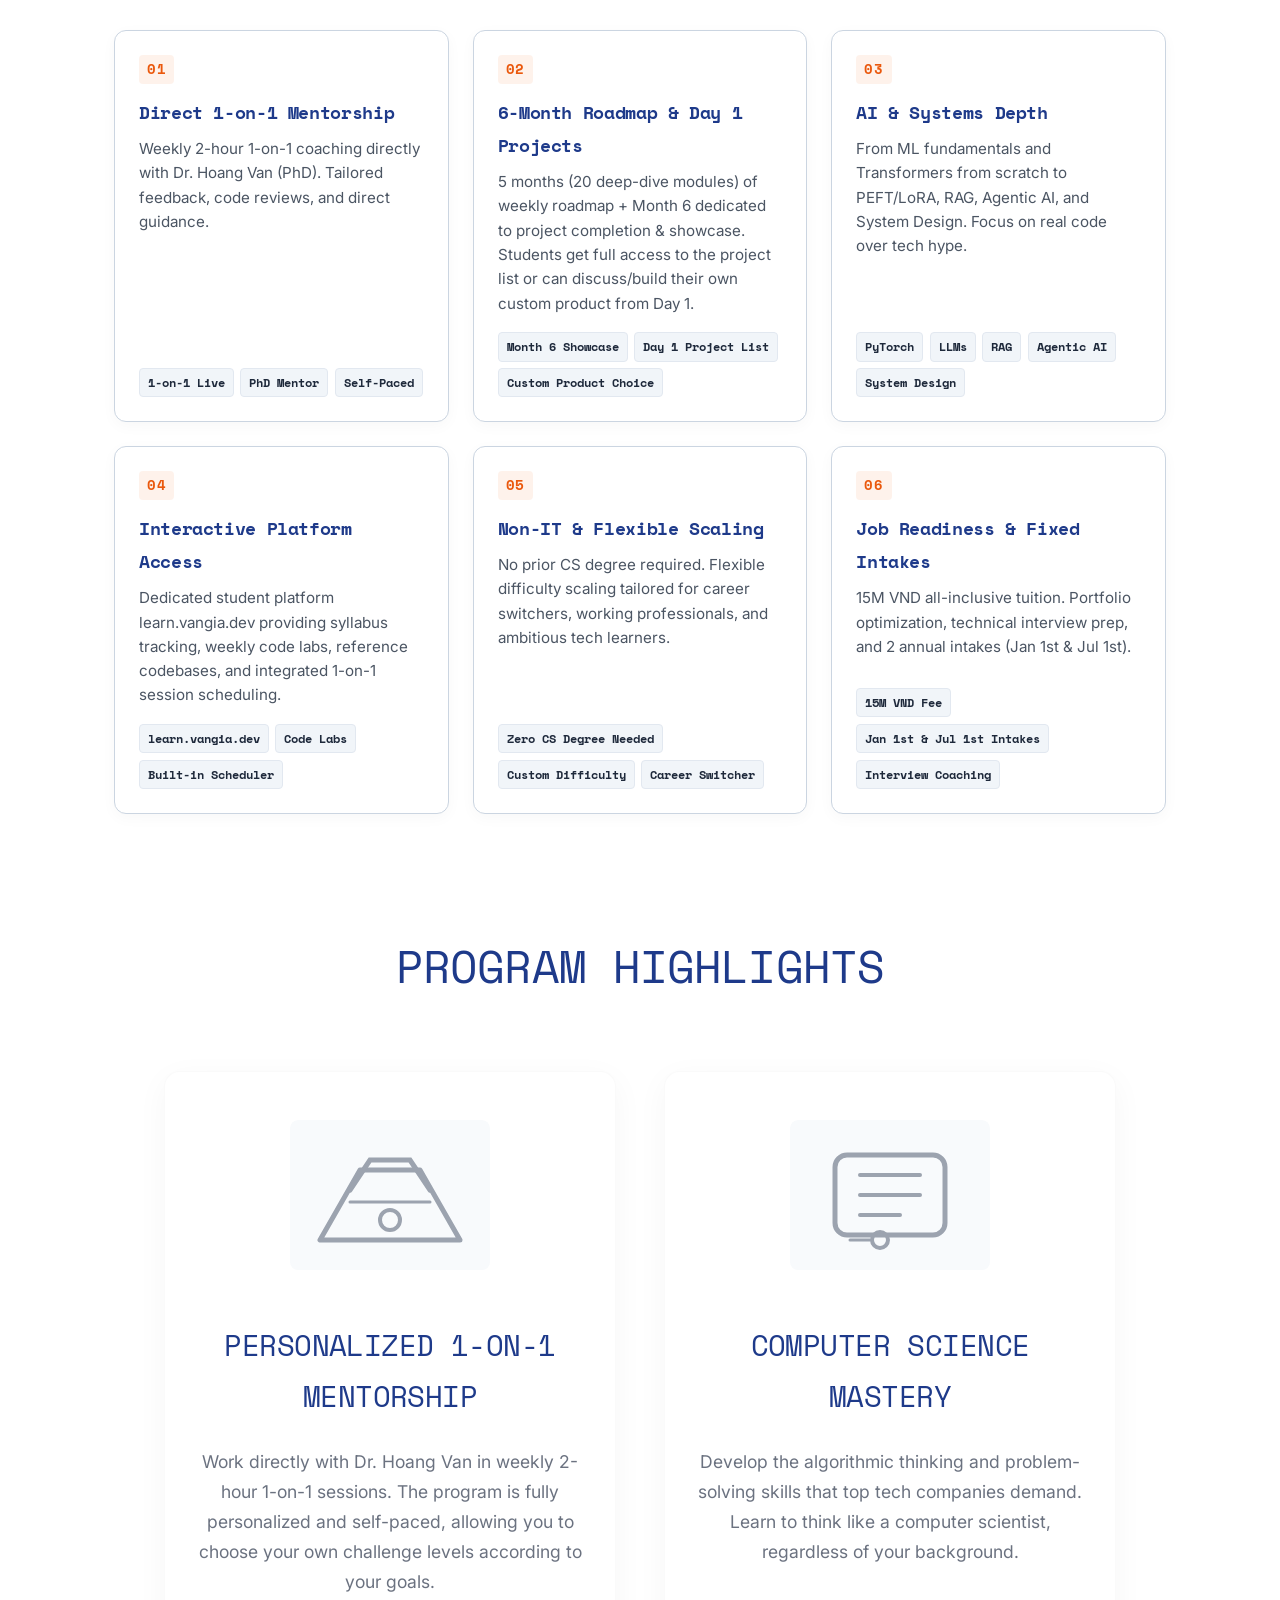
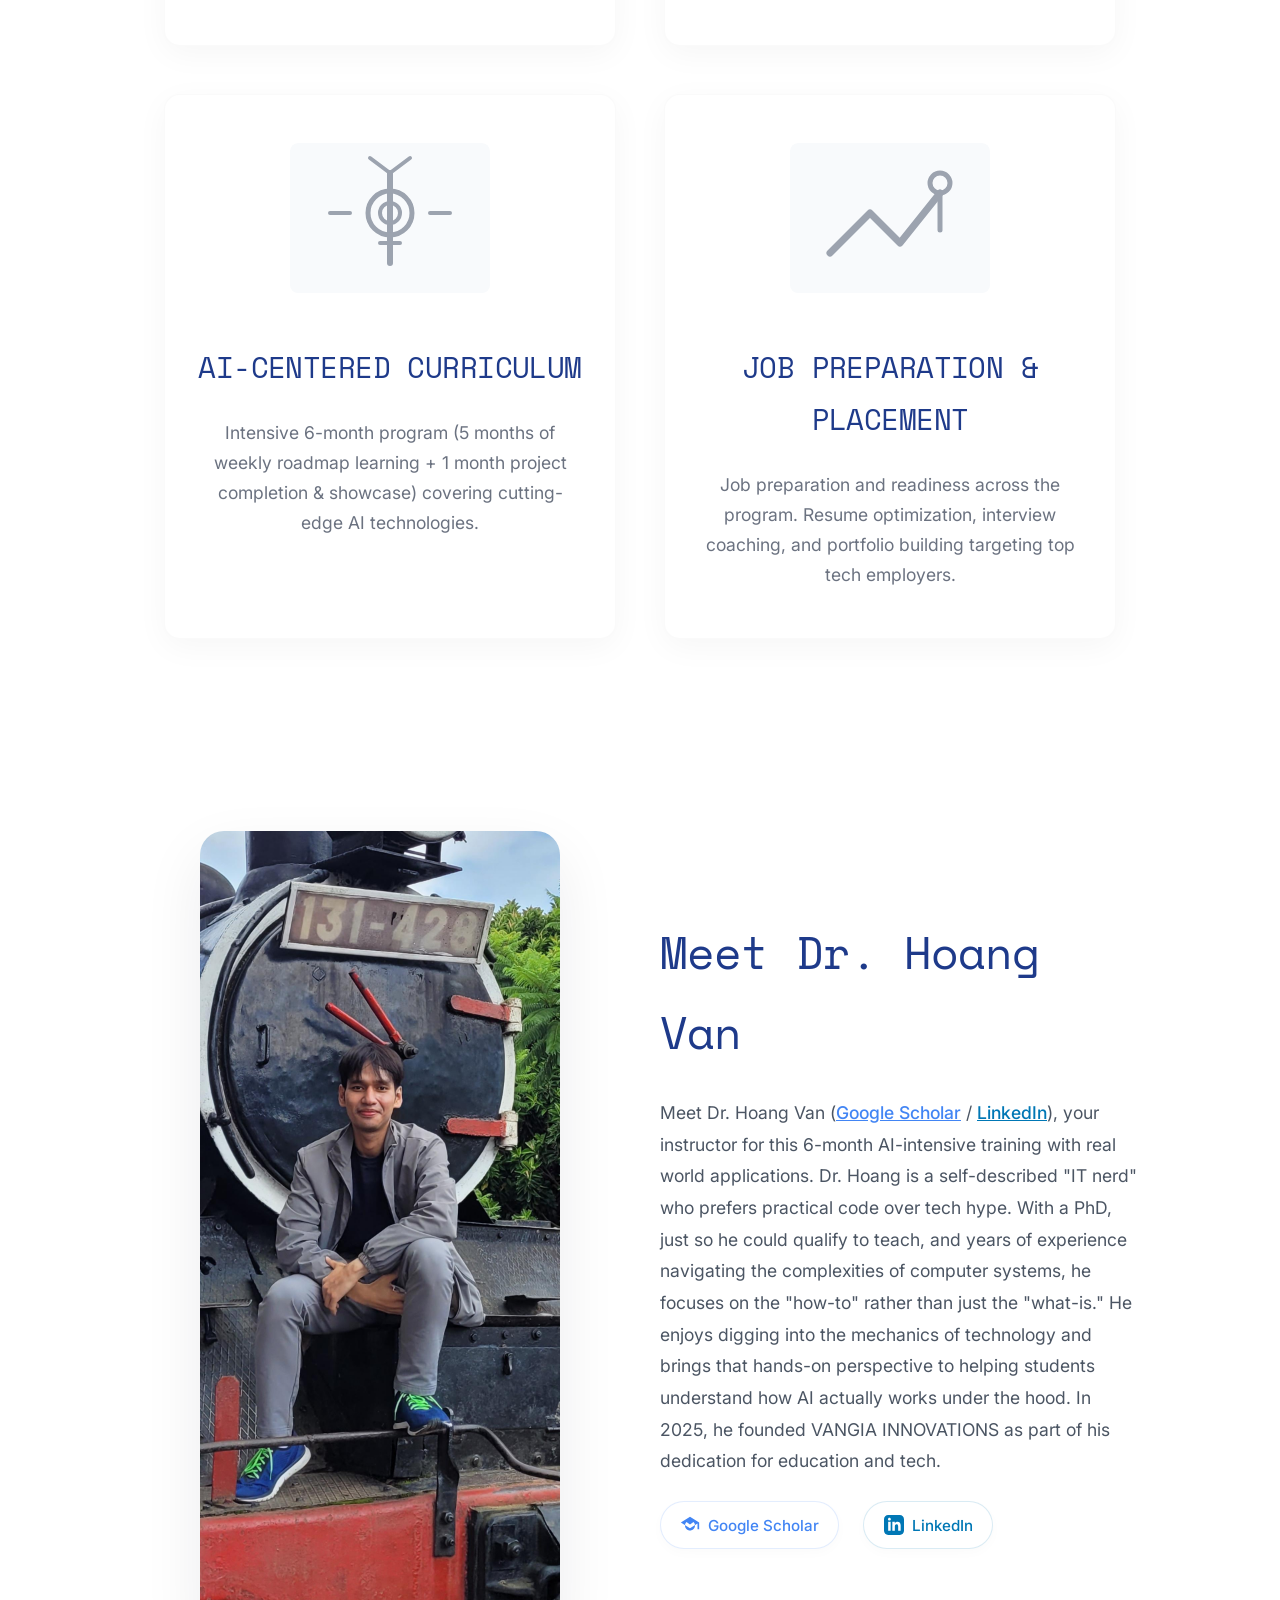
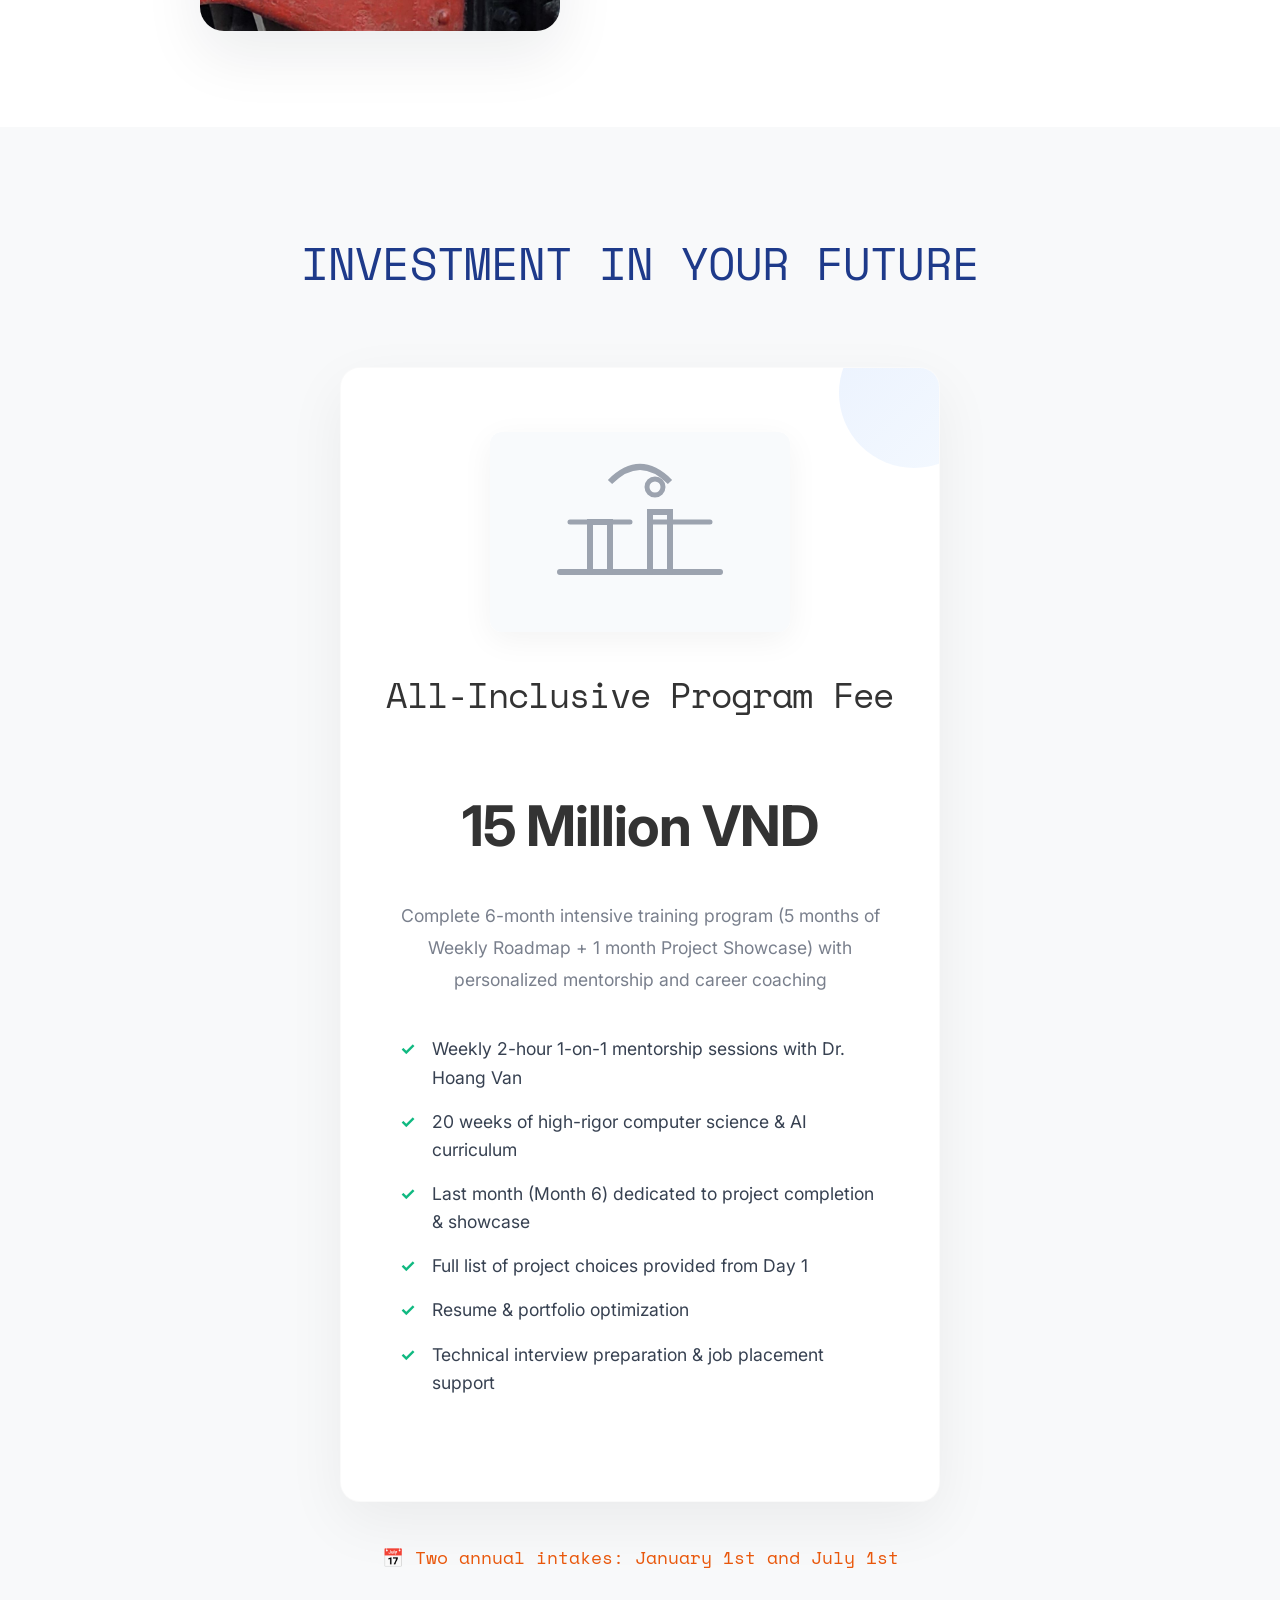
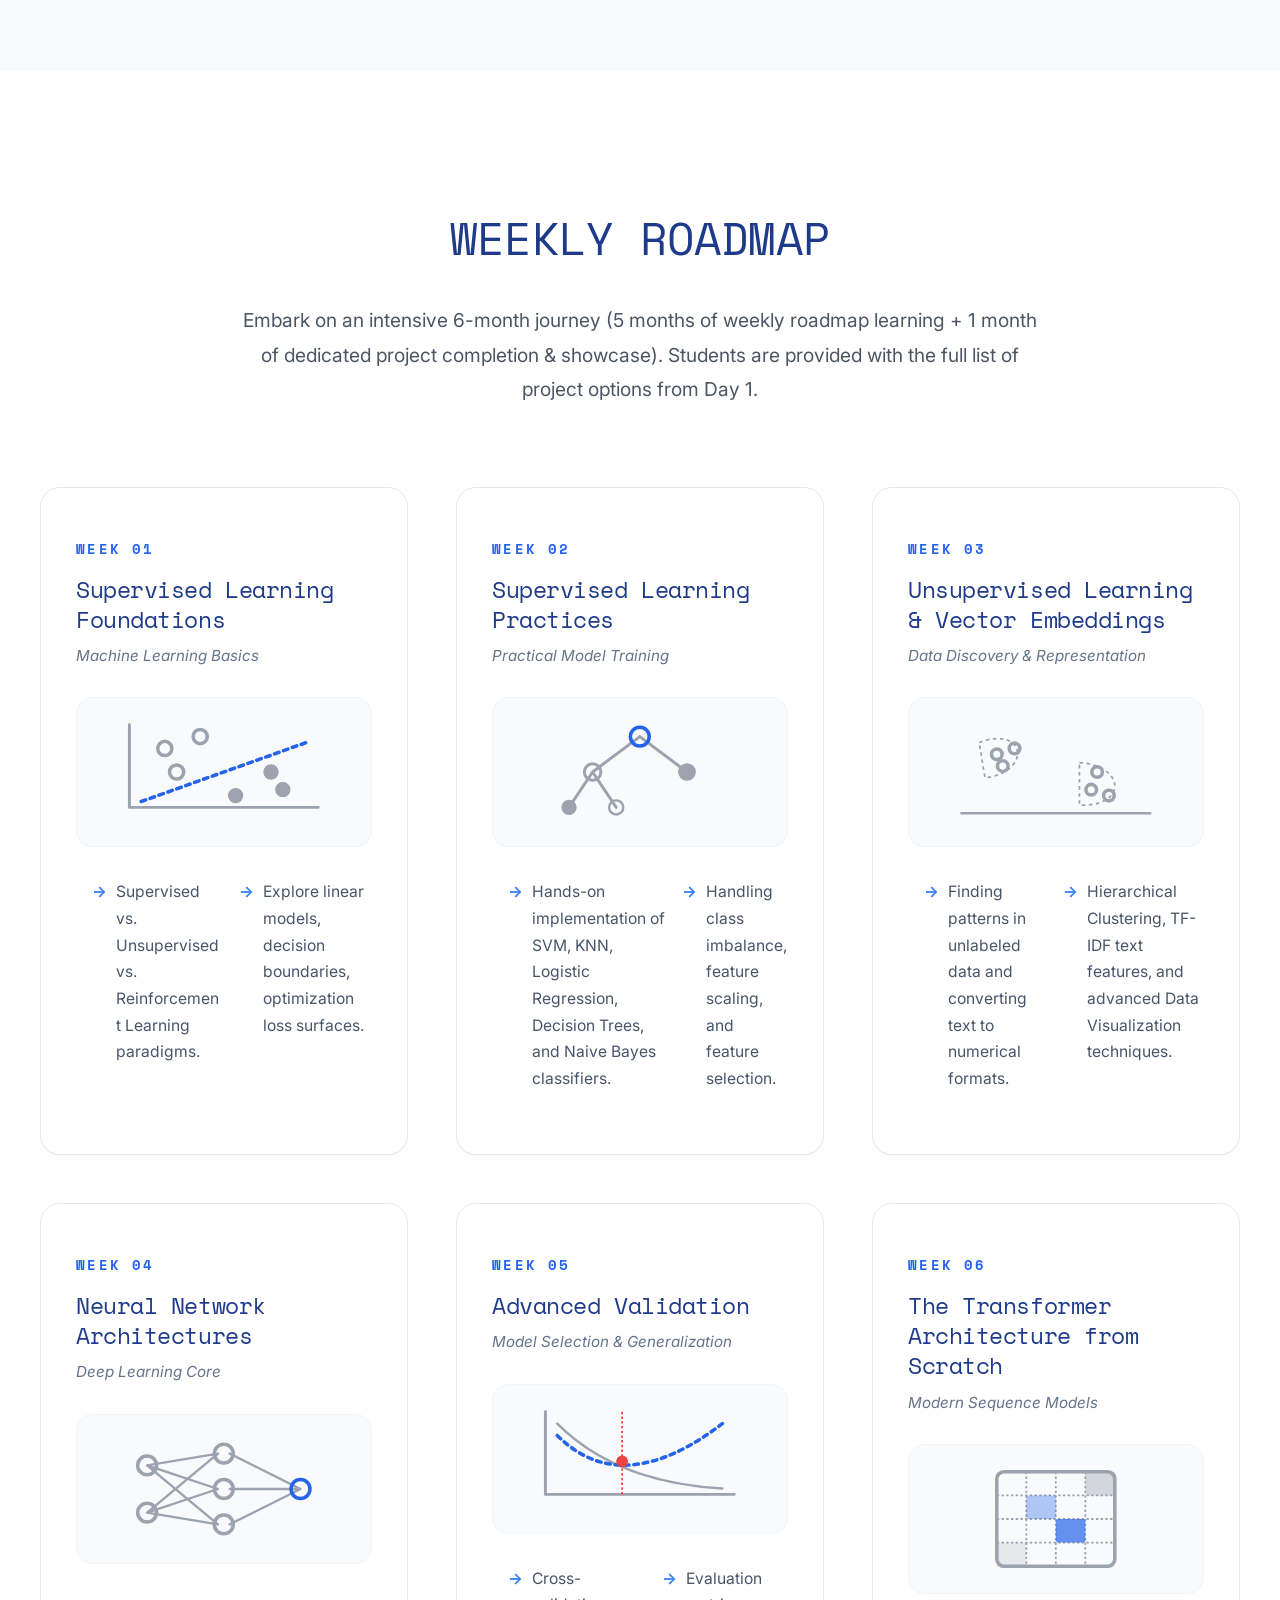
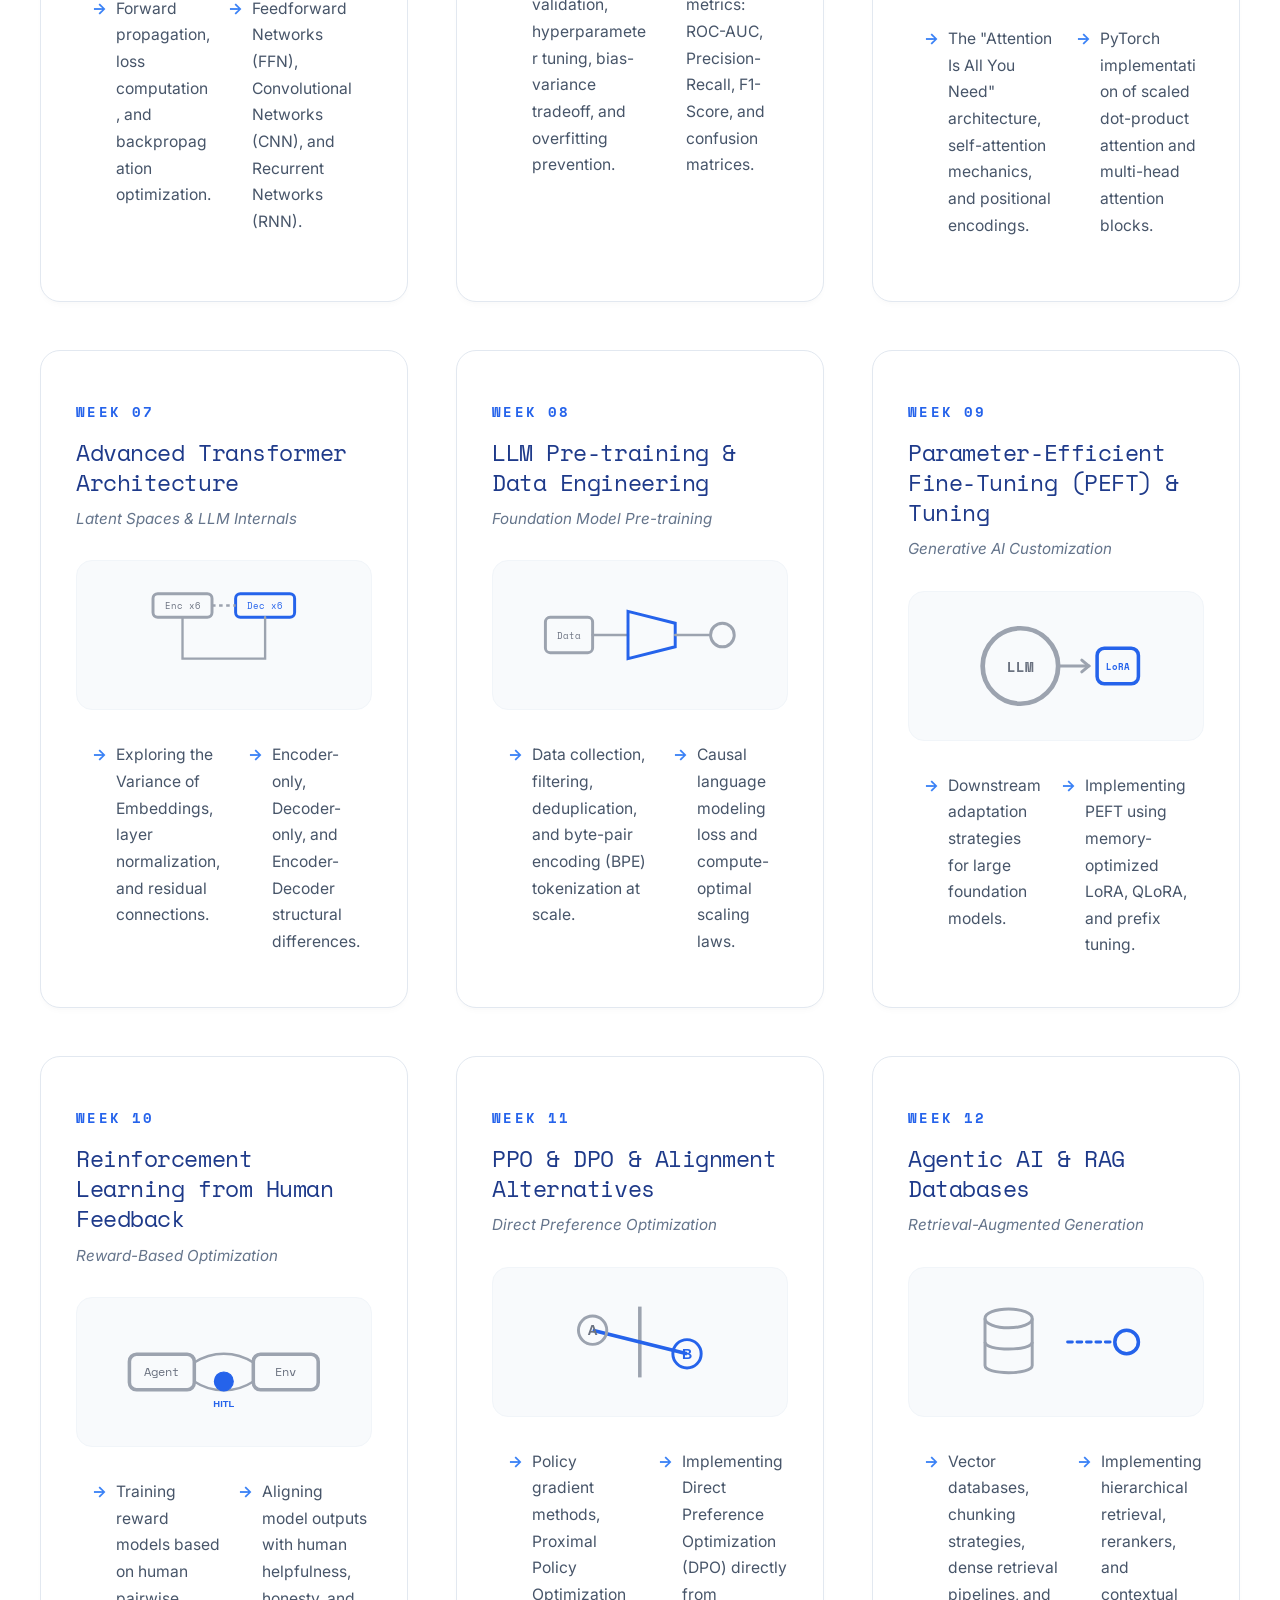
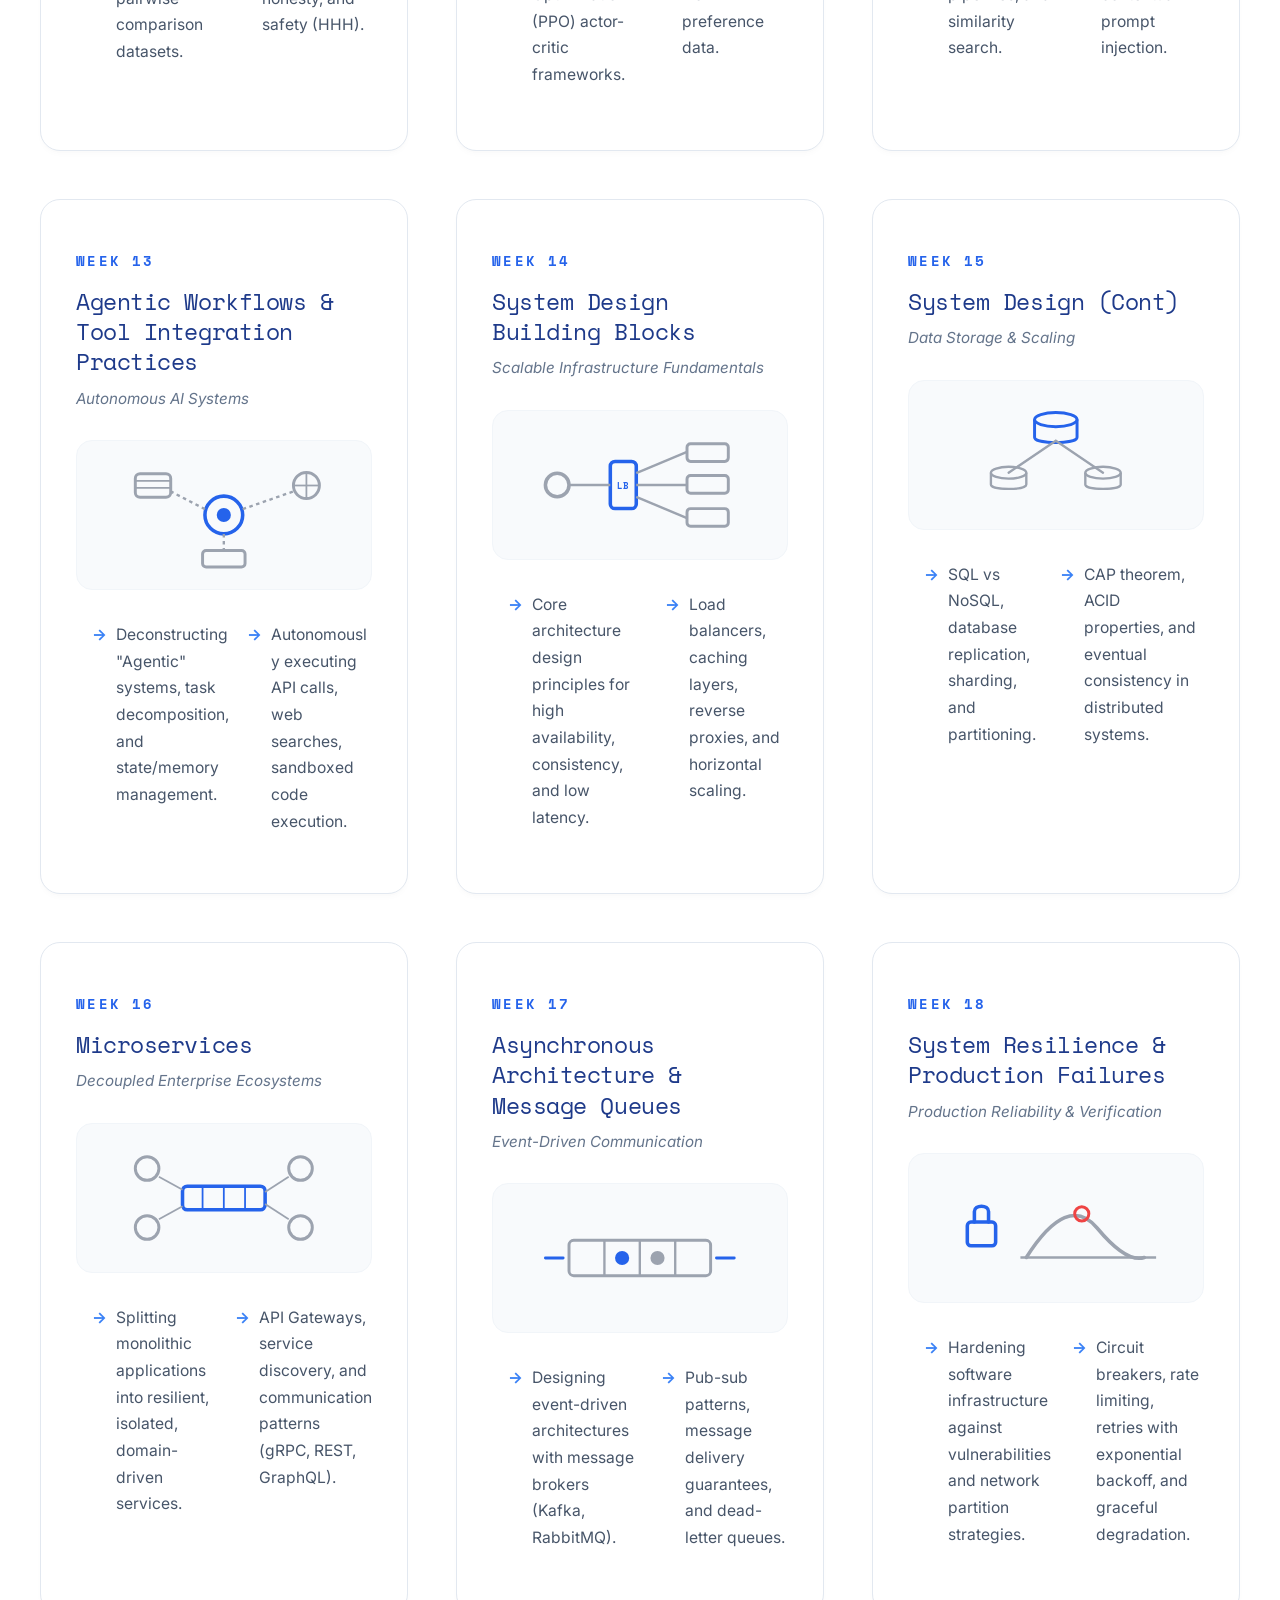
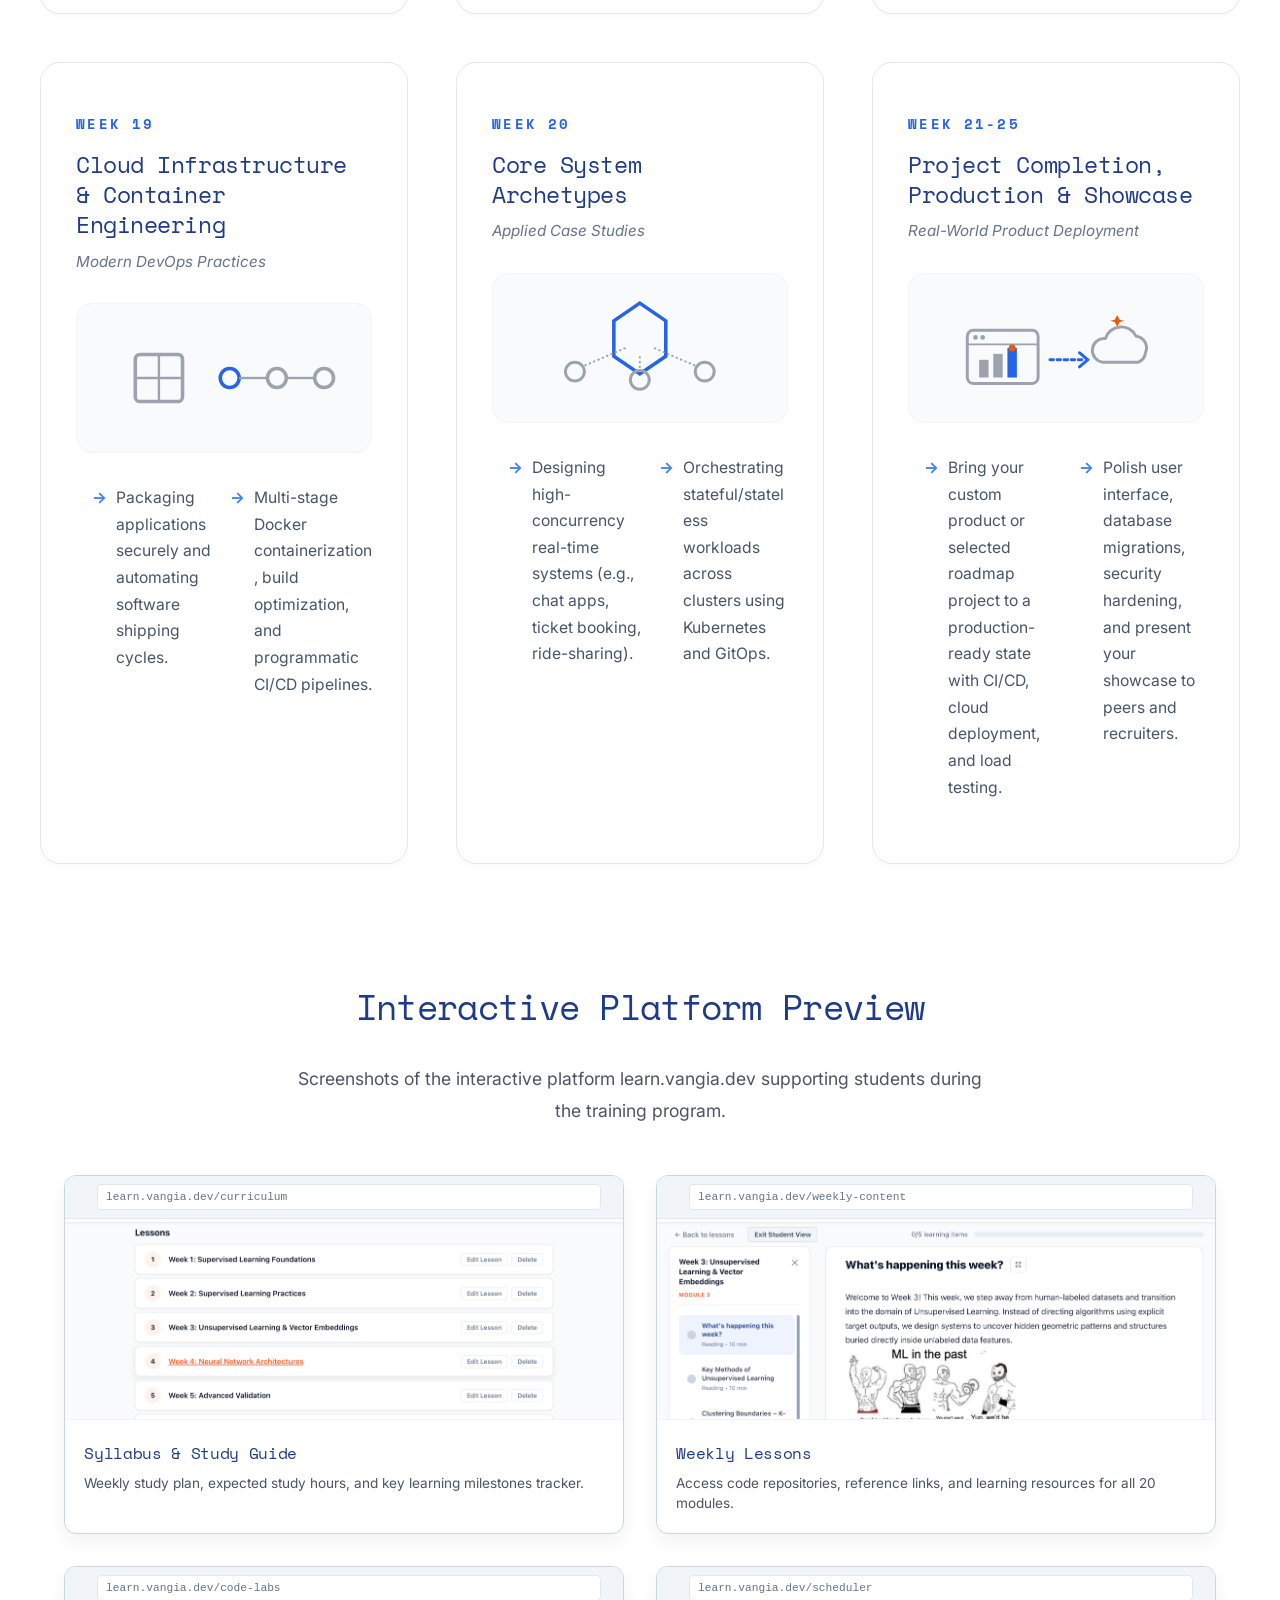
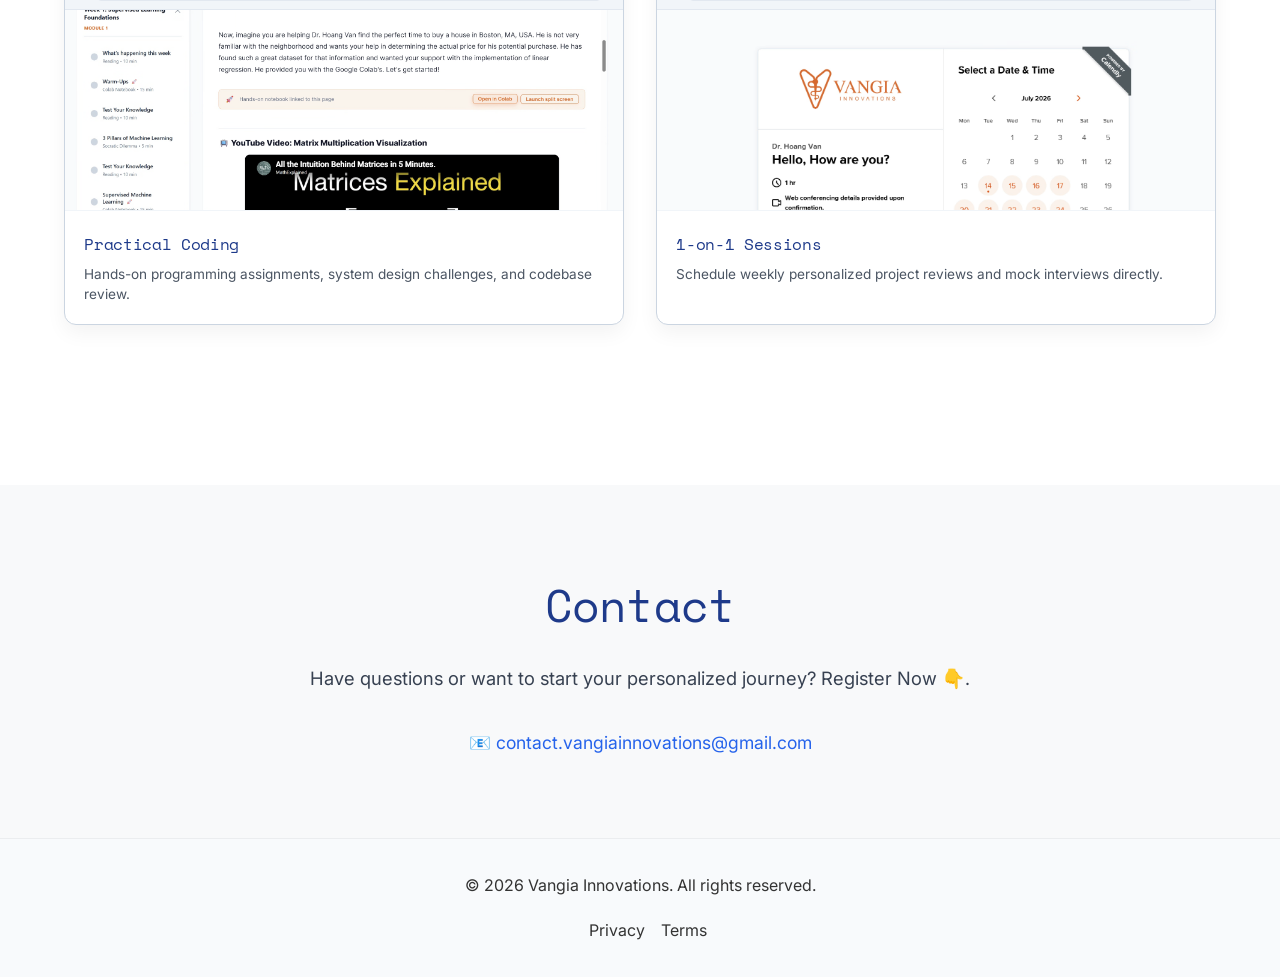
==== commit 0ec957ff: "About us hyperlink" ====
--- a/index.html
+++ b/index.html
@@ -265,12 +265,17 @@
             </a>
             <ul>
                 <li><a href="#home"><span class="en-text">Home</span><span class="vi-text">Trang Chủ</span></a></li>
+                <li class="dropdown">
+                    <a href="javascript:void(0)" class="dropdown"><span class="en-text">About Us</span><span class="vi-text">Về Chúng Tôi</span></a>
+                    <ul class="submenu">
+                        <li><a href="index.html#drhoangvan"><span class="en-text">Dr. Hoang Van</span><span class="vi-text">TS. Hoàng Văn</span></a></li>
+                    </ul>
+                </li>
                 <li><a href="#features"><span class="en-text">Program</span><span class="vi-text">Chương
                             Trình</span></a></li>
                 <li><a href="#pricing"><span class="en-text">Pricing</span><span class="vi-text">Học Phí</span></a></li>
                 <li><a href="faq.html"><span class="en-text">FAQ</span><span class="vi-text">FAQ</span></a></li>
                 <li><a href="engagement.html"><span class="en-text">Engagement</span><span class="vi-text">Kết Nối</span></a></li>
-                <li><a href="index.html#drhoangvan"><span class="en-text">Dr. Hoang Van</span><span class="vi-text">TS. Hoàng Văn</span></a></li>
             </ul>
             <div class="nav-right-group">
                 <div class="lang-switcher">
@@ -278,9 +283,9 @@
                     <span class="lang-divider">|</span>
                     <button class="lang-btn btn-vi" onclick="setLanguage('vi')">🇻🇳</button>
                 </div>
-                <a href="index.html#drhoangvan"
+                <a href="https://learn.vangia.dev/login" target="_blank" rel="noopener noreferrer"
                     class="vangia-learn-btn">
-                    Dr. Hoang Van
+                    Vangia Learn
                     <svg width="14" height="14" viewBox="0 0 24 24" fill="none" stroke="currentColor" stroke-width="2.5"
                         stroke-linecap="round" stroke-linejoin="round" style="margin-left: 6px;">
                         <line x1="5" y1="12" x2="19" y2="12"></line>
